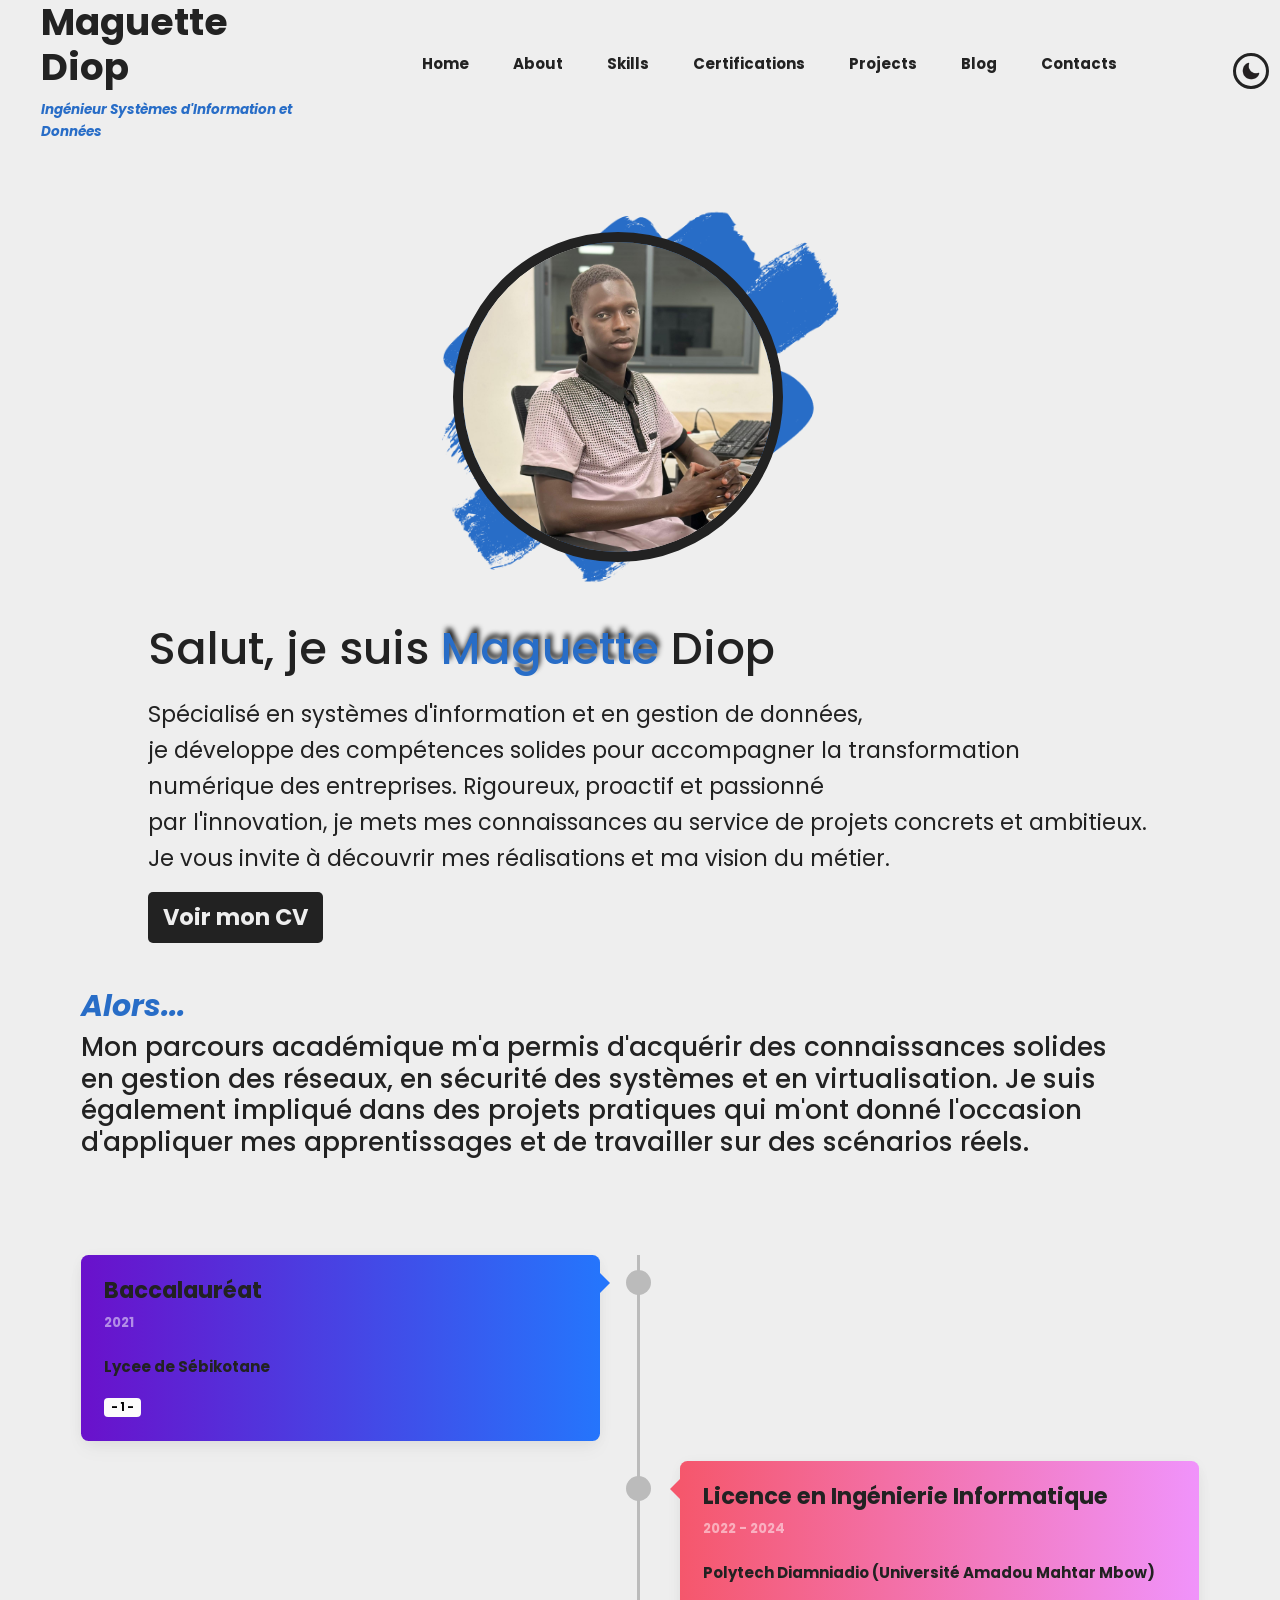
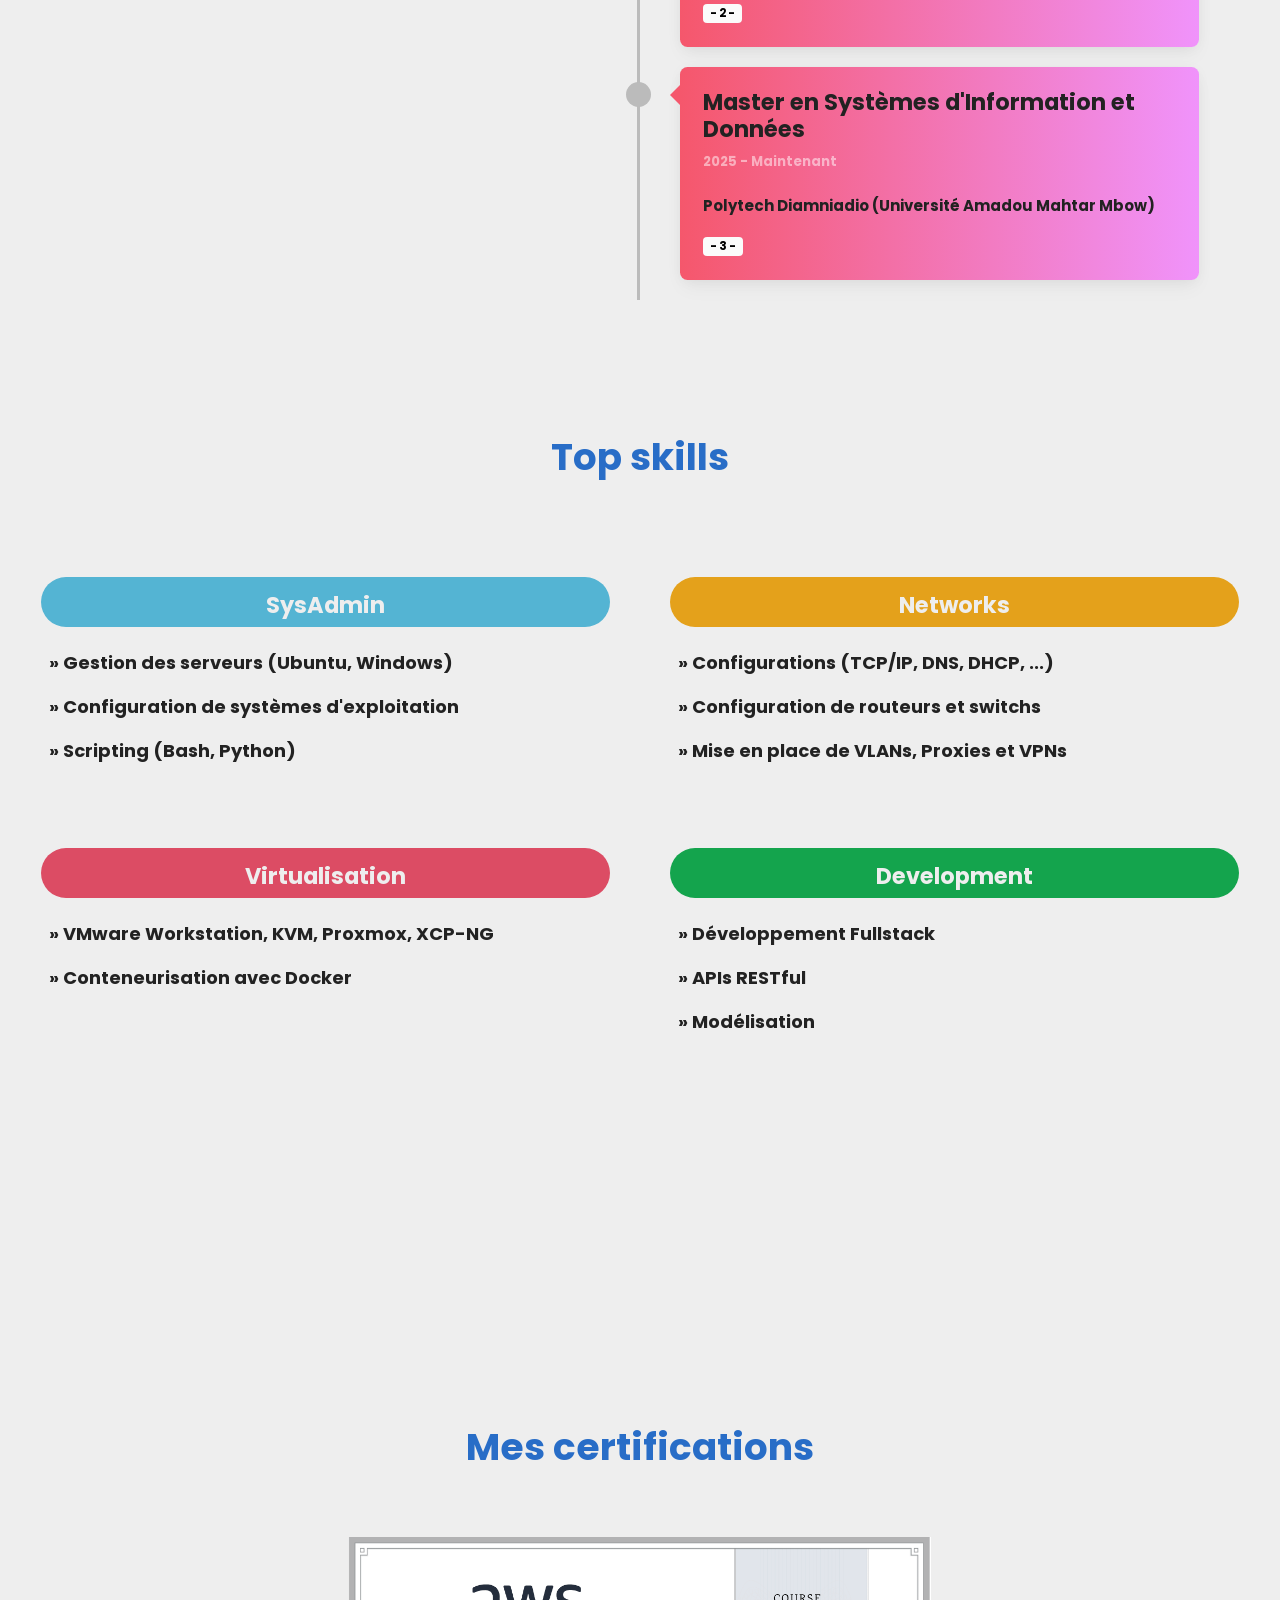
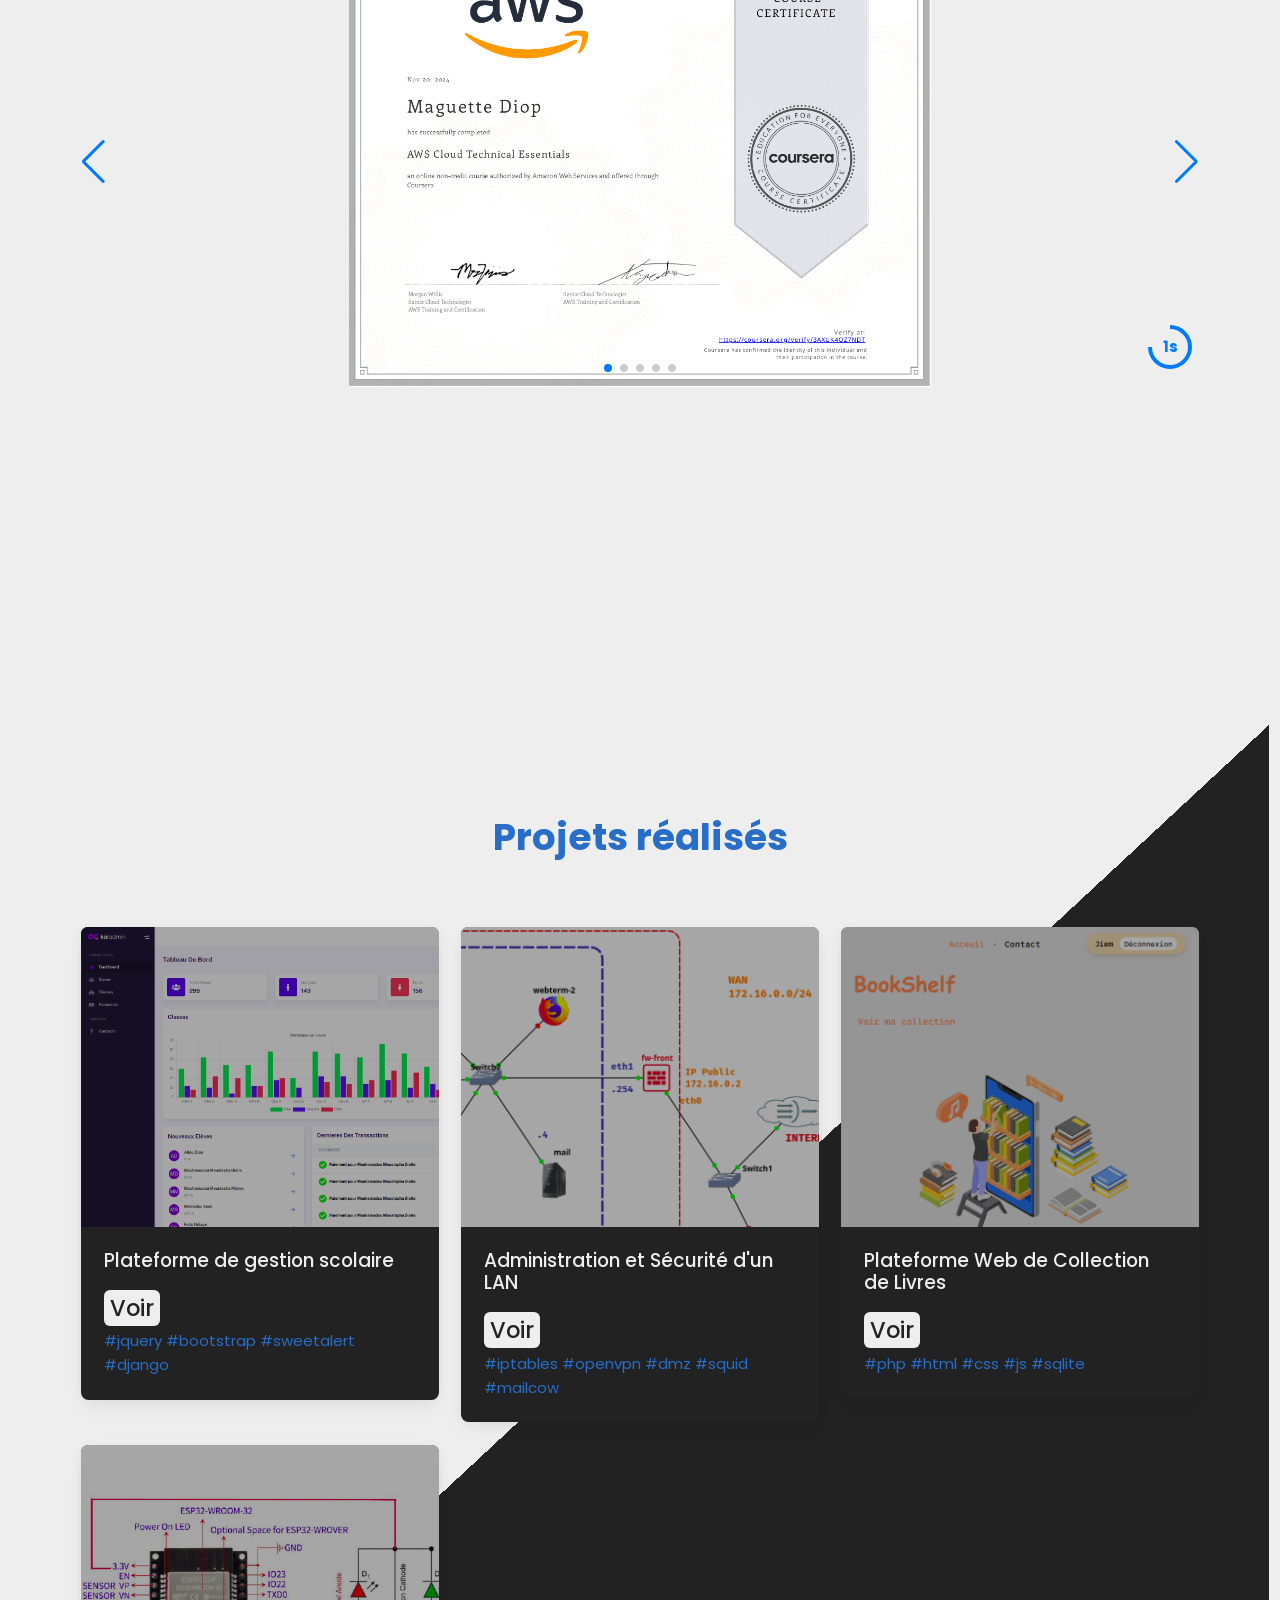
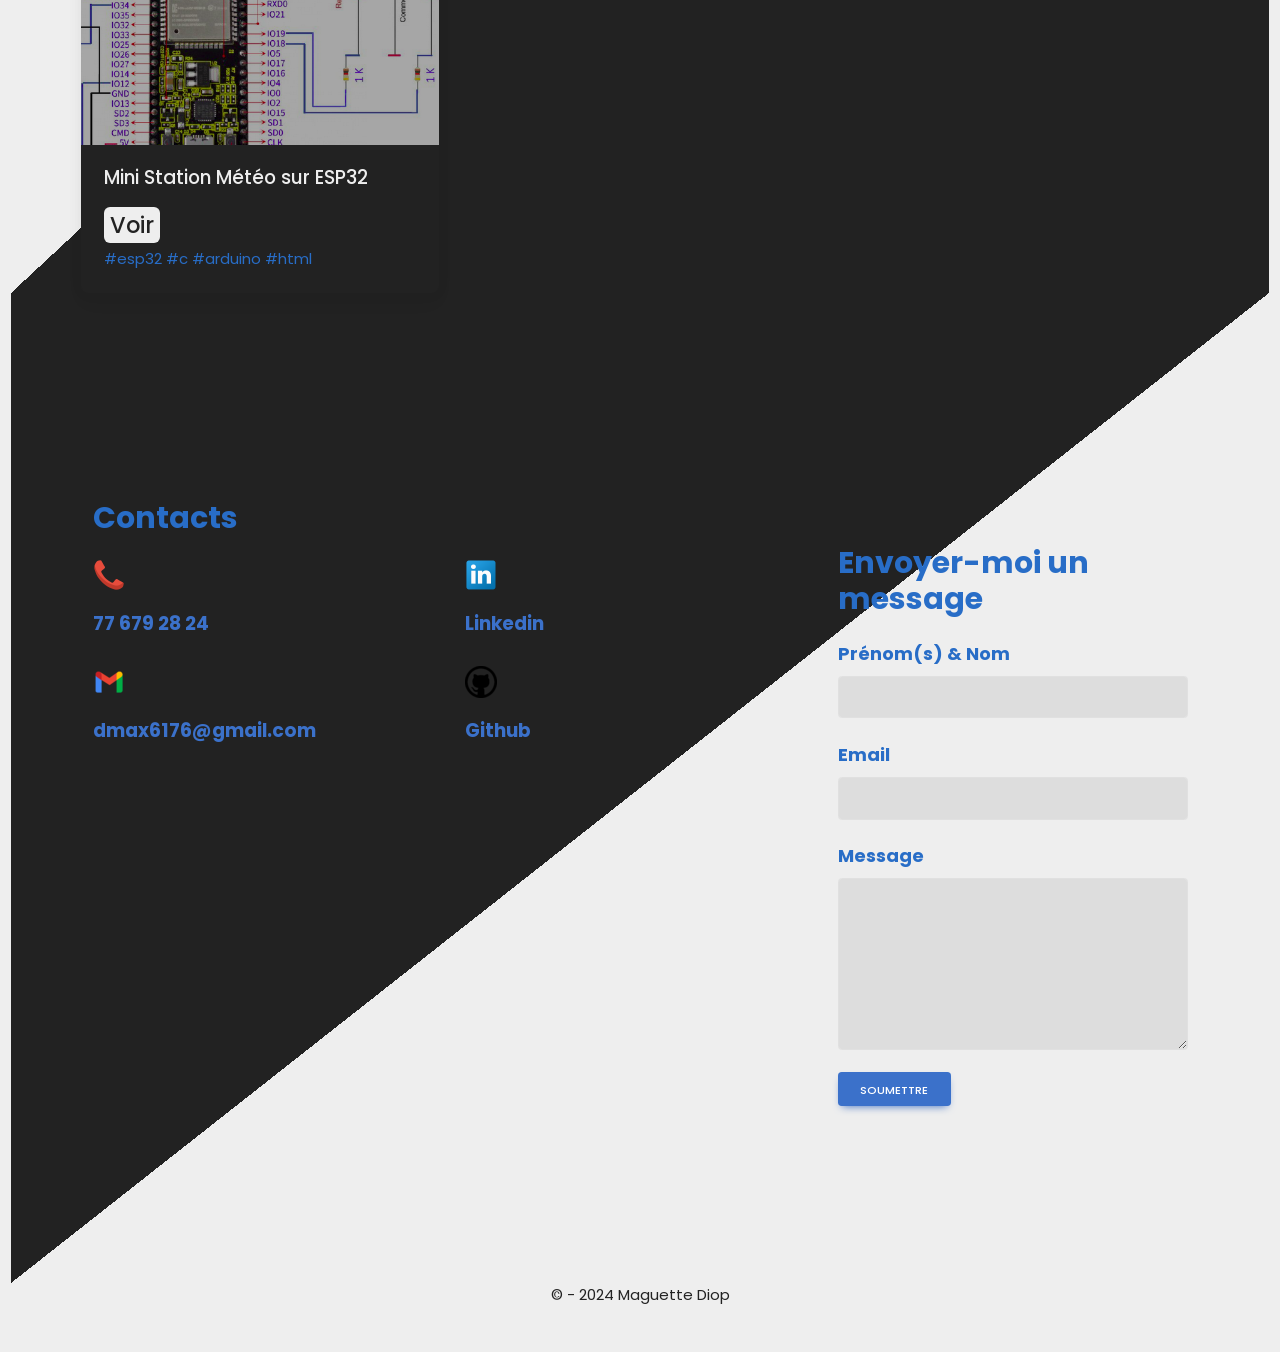
==== index.html @ 603c06ba "updated cv" ====
<!DOCTYPE html>
<html lang="en">
  <head>
    <meta charset="UTF-8" />
    <meta name="viewport" content="width=device-width, initial-scale=1.0" />
    <link rel="icon" href="assets/icons/favicon-bg.png" />
    <link
      rel="stylesheet"
      href="https://cdn.jsdelivr.net/npm/swiper@11/swiper-bundle.min.css"
    />
    <link rel="stylesheet" href="assets/css/mdb.min.css" />
    <link id="theme-style" rel="stylesheet" href="assets/css/light.css" />
    <link rel="stylesheet" href="assets/css/style.css" />
    <title>Maguette Diop | Portofolio</title>
  </head>
  <body class="">
    <div id="loader" class="loader container-fluid">
      <div class="spinner">
        <div class="dot1"></div>
        <div class="dot2"></div>
        <div id="logo">MD</div>
      </div>
    </div>
    <div id="content" class="container-fluid" style="display: none">
      <!-- HEADER-NAVBAR STARTS -->
      <nav>
        <div class="header d-flex flex-column">
          <h1 id="name">Maguette Diop</h1>
          <small>Ingénieur Systèmes d'Information et Données</small>
        </div>
        <div class="nav-menu container">
          <ul>
            <li class="home active">
              <a href="#home">Home</a>
            </li>
            <li class="about">
              <a href="#about">About</a>
            </li>
            <li class="skills">
              <a href="#skills">Skills</a>
            </li>
            <li class="certifications">
              <a href="#certifications">Certifications</a>
            </li>
            <li class="projects">
              <a href="#projects">Projects</a>
            </li>
            <li class="blog">
              <a href="blog/index.html">Blog</a>
            </li>
            <li class="contacts">
              <a href="#contacts">Contacts</a>
            </li>
          </ul>
        </div>
        <div id="icon-switch">
          <img
            id="theme-toggle"
            class="icon-img"
            src="assets/icons/sun.png"
            alt="sun"
          />
        </div>
      </nav>
      <!-- HEADER-NAVBAR ENDS -->

      <!-- HOME SECTION STARTS -->
      <section id="home">
        <div class="intro">
          <h1>Salut, je suis <span class="firstname">Maguette</span> Diop</h1>
          <p>
            Spécialisé en systèmes d'information et
            en gestion de données,
            <br />je développe des compétences solides pour accompagner la
            transformation <br />numérique des entreprises. Rigoureux, proactif
            et passionné <br />par l'innovation, je mets mes connaissances au
            service de projets concrets et ambitieux. <br />Je vous invite à
            découvrir mes réalisations et ma vision du métier.
          </p>
          <a
            href="assets/extra/cv_maguette_Diop.pdf"
            target="_blank"
            id="button"
            class="fill"
            >Voir mon CV</a
          >
        </div>
        <div class="img-box">
          <img
            src="assets/img/splash.png"
            alt="Splash Image"
            class="splash-image"
          /><img
            src="assets/img/profile.png"
            alt="Profile Image"
            class="profile-image"
          />
        </div>
      </section>
      <!-- HOME SECTION ENDS -->

      <!-- ABOUT SECTION STARTS -->
      <section id="about">
        <div class="container">
          <div class="col py-5">
            <h1 class="mcol fw-bolder fs-2 fst-italic">Alors...</h1>
            <h3>
              Mon parcours académique m'a permis d'acquérir des connaissances
              solides <br />
              en gestion des réseaux, en sécurité des systèmes et en
              virtualisation. Je suis également impliqué dans des projets
              pratiques qui m'ont donné l'occasion d'appliquer mes
              apprentissages et de travailler sur des scénarios réels.
            </h3>
          </div>
          <div class="col py-5">
            <div class="main-timeline-4 text-white">
              <div class="timeline-4 left-4">
                <div class="card gradient-custom">
                  <div class="card-body p-4">
                    <h4>Baccalauréat</h4>
                    <p class="small text-white-50 mb-4 fw-bolder">2021</p>
                    <p class="pcol fw-bolder">Lycee de Sébikotane</p>
                    <h6 class="badge bg-body-tertiary text-black mb-0">
                      - 1 -
                    </h6>
                  </div>
                </div>
              </div>
              <div class="timeline-4 right-4">
                <div class="card gradient-custom-4">
                  <div class="card-body p-4">
                    <h4>Licence en Ingénierie Informatique</h4>
                    <p class="small text-white-50 mb-4 fw-bolder">
                      2022 - 2024
                    </p>
                    <p class="pcol fw-bolder">
                      Polytech Diamniadio (Université Amadou Mahtar Mbow)
                    </p>
                    <h6 class="badge bg-body-tertiary text-black mb-0">
                      - 2 -
                    </h6>
                  </div>
                </div>
              </div>
              <div class="timeline-4 right-4">
                <div class="card gradient-custom-4">
                  <div class="card-body p-4">
                    <h4>Master en Systèmes d'Information et Données</h4>
                    <p class="small text-white-50 mb-4 fw-bolder">
                      2025 - Maintenant
                    </p>
                    <p class="pcol fw-bolder">
                      Polytech Diamniadio (Université Amadou Mahtar Mbow)
                    </p>
                    <h6 class="badge bg-body-tertiary text-black mb-0">
                      - 3 -
                    </h6>
                  </div>
                </div>
              </div>
            </div>
          </div>
        </div>
      </section>
      <!-- ABOUT SECTION ENDS -->

      <!-- SKILLS SECTION STARTS -->
      <section id="skills">
        <h1 class="section-title">Top skills</h1>
        <div class="skills-container">
          <div class="skill-box">
            <div class="skill-title">
              <h4>SysAdmin</h4>
            </div>
            <div class="skill-content">
              <p>» Gestion des serveurs (Ubuntu, Windows)</p>
              <p>» Configuration de systèmes d'exploitation</p>
              <p>» Scripting (Bash, Python)</p>
            </div>
          </div>

          <div class="skill-box">
            <div class="skill-title">
              <h4>Networks</h4>
            </div>
            <div class="skill-content">
              <p>» Configurations (TCP/IP, DNS, DHCP, ...)</p>
              <p>» Configuration de routeurs et switchs</p>
              <p>» Mise en place de VLANs, Proxies et VPNs</p>
            </div>
          </div>

          <div class="skill-box">
            <div class="skill-title">
              <h4>Virtualisation</h4>
            </div>
            <div class="skill-content">
              <p>» VMware Workstation, KVM, Proxmox, XCP-NG</p>
              <p>» Conteneurisation avec Docker</p>
            </div>
          </div>

          <div class="skill-box">
            <div class="skill-title">
              <h4>Development</h4>
            </div>
            <div class="skill-content">
              <p>» Développement Fullstack</p>
              <p>» APIs RESTful</p>
              <p>» Modélisation</p>
            </div>
          </div>
        </div>
      </section>
      <!-- SKILLS SECTION ENDS -->

      <!-- CERTIFICATIONS SECTION STARTS -->
      <section id="certifications" class="container-fluid">
        <h2 class="section-title">Mes certifications</h2>
        <div class="section-certifications container">
          <div class="row row-cols-1 row-cols-md-3 g-4">
            <div class="swiper mySwiper">
              <div class="swiper-wrapper">
                <div class="swiper-slide">
                  <img src="assets/extra/aws_cloud_technical_cert.png" alt="" />
                </div>
		<div class="swiper-slide">
                  <img src="assets/extra/cert_nvidia_dlf.png" alt="" />
                </div>

                <div class="swiper-slide">
                  <img src="assets/extra/python_cert.jpg" alt="" />
                </div>
                <div class="swiper-slide">
                  <img src="assets/extra/docker_swarm_cert.jpg" alt="" />
                </div>
                <div class="swiper-slide">
                  <img
                    src="assets/extra/datascience_fundamentals_cert.png"
                    alt=""
                  />
                </div>
              </div>
              <div class="swiper-button-next"></div>
              <div class="swiper-button-prev"></div>
              <div class="swiper-pagination"></div>
              <div class="autoplay-progress">
                <svg viewBox="0 0 48 48">
                  <circle cx="24" cy="24" r="20"></circle>
                </svg>
                <span></span>
              </div>
            </div>
          </div>
        </div>
      </section>
      <!-- CERTIFICATIONS SECTION ENDS -->

      <!-- PROJECTS SECTION STARTS -->
      <section id="projects">
        <h2 class="section-title">Projets réalisés</h2>
        <div class="section-projects container">
          <div
            class="row row-cols-1 row-cols-md-3 g-4"
            id="card__container"
          ></div>
        </div>
      </section>
      <!-- PROJECTS SECTION ENDS -->

      <!-- CONTACTS SECTION STARTS -->
      <section id="contacts">
        <div class="container row">
          <div class="col-md-8">
            <h2 class="mcol fw-bolder mb-4">Contacts</h2>
            <div class="row">
              <div class="col d-flex flex-column gap-4">
                <div class="d-flex flex-column align-items-start gap-4">
                  <div><img src="assets/icons/phone.png" alt="phone" /></div>
                  <a href="" style="pointer-events: none">
                    <h5 class="fw-bolder">77 679 28 24</h5>
                  </a>
                </div>
                <div class="d-flex flex-column align-items-start gap-4">
                  <div><img src="assets/icons/gmail.png" alt="gmail" /></div>
                  <div>
                    <a href="mailto:dmax6176@gmail.com">
                      <h5 class="fw-bolder">dmax6176@gmail.com</h5></a
                    >
                  </div>
                </div>
              </div>

              <div class="col d-flex flex-column gap-4">
                <div class="d-flex flex-column align-items-start gap-4">
                  <div>
                    <img src="assets/icons/linkedin.png" alt="linkedin" />
                  </div>
                  <div>
                    <a
                      href="https://www.linkedin.com/in/maguette-diop-845a25235/"
                      target="_blank"
                    >
                      <h5 class="fw-bolder">Linkedin</h5>
                    </a>
                  </div>
                </div>

                <div class="d-flex flex-column align-items-start gap-4">
                  <div>
                    <img src="assets/icons/github.png" alt="github" />
                  </div>
                  <div>
                    <a href="https://github.com/jiemCode" target="_blank">
                      <h5 class="fw-bolder">Github</h5>
                    </a>
                  </div>
                </div>
              </div>
            </div>
          </div>
          <div class="col col-md-4 mt-5">
            <h2 class="mcol fw-bolder mb-4">Envoyer-moi un message</h2>
            <form class="form-inline" id="idForm" name="idForm">
              <div class="form-group my-4">
                <label
                  style="font-size: 1.2rem; font-weight: bolder"
                  class="sr-only mb-2 mcol"
                  for="firstame"
                  >Prénom(s) & Nom</label
                >
                <input
                  style="background-color: var(--primary-light)"
                  type="text"
                  name="firstame"
                  class="form-control form-control-lg"
                  id="firstame"
                  required
                />
              </div>
              <div class="form-group my-4">
                <label
                  style="font-size: 1.2rem; font-weight: bolder"
                  class="sr-only mb-2 mcol"
                  for="email"
                  >Email</label
                >
                <input
                  style="background-color: var(--primary-light)"
                  type="email"
                  name="email"
                  class="form-control form-control-lg"
                  id="email"
                  required
                />
              </div>
              <div class="form-group my-4">
                <label
                  style="font-size: 1.2rem; font-weight: bolder"
                  class="sr-only mb-2 mcol"
                  for="message"
                  >Message</label
                >
                <textarea
                  style="background-color: var(--primary-light)"
                  class="form-control form-control-lg"
                  rows="5"
                  name="message"
                  id="message"
                  required
                ></textarea>
              </div>
              <button id="submitButtonId" class="btn btn-primary">
                Soumettre
              </button>
            </form>
          </div>
        </div>
      </section>
      <!-- CONTACTS SECTION ENDS -->

      <footer class="container d-flex justify-content-center">
        <span class="pcol pb-5" style="text-align: center">
          &copy - 2024 Maguette Diop
        </span>
      </footer>

      <div id="successMessage" class="success-message"></div>
    </div>

    <script src="https://cdn.jsdelivr.net/npm/swiper@11/swiper-bundle.min.js"></script>
    <script src="assets/js/mdb.es.min.js"></script>
    <script src="https://ajax.googleapis.com/ajax/libs/jquery/3.7.1/jquery.min.js"></script>
    <script src="assets/js/theme.js"></script>
    <script src="assets/js/message_handler.js"></script>
    <script>
      $(document).ready(function () {
        const progressCircle = document.querySelector(".autoplay-progress svg");
        const progressContent = document.querySelector(
          ".autoplay-progress span"
        );
        var swiper = new Swiper(".mySwiper", {
          loop: true,
          spaceBetween: 30,
          centeredSlides: true,
          autoplay: {
            pauseOnMouseEnter: true,
            delay: 3000,
            // disableOnInteraction: false,
          },
          pagination: {
            el: ".swiper-pagination",
            clickable: true,
          },
          navigation: {
            nextEl: ".swiper-button-next",
            prevEl: ".swiper-button-prev",
          },
          on: {
            autoplayTimeLeft(s, time, progress) {
              progressCircle.style.setProperty("--progress", 1 - progress);
              progressContent.textContent = `${Math.ceil(time / 1000)}s`;
            },
          },
        });
      });
    </script>
    <script src="assets/js/script.js"></script>
  </body>
</html>
---- assets/css/light.css ----
/* Light theme */
:root {
    --primary: #222222;
    --secondary: #eeeeee;
    --main: #286dc7;
    --theme-icon-pos: end;
    --primary-light: #dddddd;
}
---- assets/css/style.css ----
@import url("https://fonts.googleapis.com/css2?family=Poppins:wght@400;600;700&display=swap");




html, body {
  background-color: var(--secondary);
  font-family: 'Poppins';
}
* {
padding: 0;
margin: 0;
box-sizing: border-box;
}

html {
font-family: "Ubuntu";
font-size: 15px;
scroll-behavior: smooth;
scroll-behavior: smooth;
}

/* spin loader starts */

.dot1 {
  position: absolute;
  top: 0; /* Adjust position as needed */
  left: 0; /* Adjust position as needed */
  width: 0;
  height: 0;
  border-radius: 50%;
  border: .5rem solid var(--main);
}

.dot2 {
  position: absolute;
  bottom: 0; /* Adjust position as needed */
  right: 0; /* Adjust position as needed */
  width: 0;
  height: 0;
  border-radius: 50%;
  border: .5rem solid var(--main);
}


.spinner {
  border: .5rem solid var(--primary);
  border-top: .5rem solid var(--main);
  border-bottom: .5rem solid var(--main);
  border-radius: 50%;
  width: 80px;
  height: 80px;
  animation: spin 2s linear infinite;
  display: flex;
  align-items: center;
  justify-content: center;
}

#logo {
  animation: rspin 2s linear infinite;
  color: var(--main);
  font-weight: bolder;
  font-size: 2rem;
  font-family: 'Trebuchet MS', 'Lucida Sans Unicode', 'Lucida Grande', 'Lucida Sans', Arial, sans-serif;
}

.loader {
  margin: 0 auto;
  padding: 0;
  height: 100vh;
  width: 100vw;
  display: flex;
  align-items: center;
  justify-content: center;
}

@keyframes spin {
  0% { transform: rotate(0deg); }
  100% { transform: rotate(-360deg); }
}

@keyframes rspin {
  0% { transform: rotate(0deg); }
  100% { transform: rotate(360deg); }
}

/* spin loader ends */

section {
min-height: 110vh;
width: 100%;
background-color: var(--secondary);
display: flex;
align-items: center;
justify-content: center;
}

section > h1 {
  text-align: center;
}

#icon-switch {
width: 2rem;
height: 2rem;
padding: 1rem;
border-radius: 100%;
cursor: pointer;
color: var(--secondary);
background-color: var(--secondary);
border: 3px solid var(--primary);
display: flex;
align-items: center;
justify-content: center;
}

.icon-img {
width: 20px;
}

.pcol {
color: var(--primary);
}
.scol {
color: var(--secondary);
}
.pbg {
background-color: var(--primary);
}
.sbg {
background-color: var(--primary);
}

.mcol {
color: var(--main);
}
.mbg {
background-color: var(--main);
}

.card-img-top {
width: 100%;
height: 20rem;
object-fit: cover;
}

nav {
position: sticky;
top: 0;
z-index: 1000;
background-color: var(--secondary);
/* border-radius: 0 0 20px 20px; */

display: flex;
align-items: center;
}

nav .container {
width: 90%;
max-width: 1000px;
margin: 0 auto;
text-align: center;
padding: 10px;
}

nav .container {
display: flex;
flex-direction: column;
}

@media (max-width: 654px) {
.nav-menu.container, #icon-switch{
  display: none;
}
#name {
  margin-top: 1rem;
}

nav {
  position: relative;
}
}

nav .container ul li {
display: inline-block;
border-radius: 5px;
}

nav .container ul li a {
display: inline-block;
text-decoration: none;
padding: 10px 20px;
color: var(--primary);
font-weight: bold;
}

nav .container ul li.active {
background-color: var(--primary);
border-radius: 30px;
transition: 0.3s;
}

nav .container ul li.active a {
color: var(--secondary);
}

.header {
display: flex;
justify-content: center;
align-items: baseline;
gap: .1rem;
}

.header > small {
font-weight: bold;
font-style: oblique;
font-size: .9rem;
color: var(--main);
}

#name {
margin-left: 2rem;
font-weight: bolder;
color: var(--primary);
}

#title {
color: var(--primary-light);
}

.section-title {
font-size: 2.5rem;
font-weight: bold;
color: var(--main);
padding: 4rem .5rem;
}
/* home section starts */

#home {
display: flex;
min-height: 85vh;
flex-wrap: wrap;
color: var(--primary);
padding-top: 2rem;
}

.intro {
padding: 0 0 0 1rem;
/* height: 100%; */
/* width: 100%; */
font-size: 2rem;
order: 2;
}

.intro h1 {
/* text-align: center; */
font-size: 3rem;
color: var(--primary);
margin-bottom: 20px;
}

.firstname {
color: var(--main);
text-shadow: var(--primary) 2px -5px 5px;
}

.intro p {
font-size: 1.5rem;
}

.intro a {
background: var(--primary);
padding: 0.5rem 1rem;
text-decoration: none;
color: var(--secondary);
font-size: 1.5rem;
font-weight: bold;
display: inline-block;
border-radius: 5px;
transition: transform ease-in-out 0.3s;
}

.intro a:hover {
transform: scale(1.1);
transition: transform ease-in-out 0.3s;
}

.img-box {
/* background-color: var(--primary); */
position: relative;
order: 1;
}

.splash-image {
height: 30rem;
width: 100%;
object-fit: cover;

animation: scaleInf 3s infinite;
}

@keyframes scaleInf {
0% {
  transform: scale(0.9);
}
50% {
  transform: scale(1);
}
100% {
  transform: scale(0.9);
}
}

.profile-image {
position: absolute;
top: 50%;
left: 45%;
transform: translate(-50%, -50%);
width: auto;
height: 22rem;
border-radius: 50%;
border: 10px solid var(--primary);
}

/* home section ends */

/* about section starts */

#about {
width: 100%;
background-color: var(--secondary);
color: var(--primary);
}

/* about section ends */

#skills {
  display: flex;
  flex-direction: column;
  align-items: center;
  justify-content: start;
  padding-top: 2rem;
}
.skills {
  display: flex;
  align-items: center;
  justify-content: center;
  flex-wrap: wrap;
} 

.skills-container {
  display: flex;
  flex-wrap: wrap;
  gap: 2rem;
  justify-content: center; /* Centers skill boxes nicely */
  padding: 1rem;
}

.skill-box {
  flex: 1 1 100%;
  max-width: 100%;
  display: flex;
  flex-direction: column;
  border-radius: 8px;
  padding: 1rem;
}

@media (min-width: 600px) {
  .skill-box {
    flex: 1 1 calc(50% - 1rem);
    max-width: calc(50% - 1rem);
  }
}

.skill-title {
  border-radius: 2rem;
  color: var(--secondary);
  font-weight: bold;
}

.skill-title h4 {
  text-align: center;
  font-weight: bold;
}

.skill-content {
  color: var(--primary);
  margin-top: 1rem;
  padding: 0.5rem;
}


.skill-box:nth-child(1) .skill-title {
  background-color: #54b4d3;
  padding: 1rem .5rem 0 .5rem;
}

.skill-box:nth-child(2) .skill-title {
  background-color: #e4a11b;
  padding: 1rem .5rem 0 .5rem;
}

.skill-box:nth-child(3) .skill-title {
  background-color: #dc4c64;
  padding: 1rem .5rem 0 .5rem;
}

.skill-box:nth-child(4) .skill-title {
  background-color: #14a44d;
  padding: 1rem .5rem 0 .5rem;
}

.skill-content p {
  font-weight: bold;
  font-size: 1.2rem;
}

.section-langs,
.section-tools {
display: flex;
flex-direction: column;
align-items: center;
margin-bottom: 2rem;
}
.section-langs-title,
.section-tools-title{
font-weight: bolder;
text-align: center;
align-self: stretch;
color: var(--primary);
padding: .5rem 0;
border-width: .2rem 2px 0 2px;
border-style: dashed;
border-color: var(--main);
border-radius: 1rem 1rem 0 0;
}
.progresser {
text-align: center;
display: flex;
flex-wrap: wrap;
justify-content: center;
}

@media (max-width: 560px) {
.progresser {
  grid-template-columns: repeat(2, 1fr);
}
}

/* Apply CSS properties to ui-widgets class */
.lang-block {
position: relative;
display: flex;
align-items: center;
justify-content: center;
width: 7rem;
height: 7rem;
border-radius: 9rem;
margin: 1.5rem;
text-align: center;
box-sizing: border-box;
background-position: center;
background-size: cover;
}

.cover_op {
background-color: var(--secondary);
border: 0.15rem solid;
border-top-color: var(--secondary);
border-bottom-color: var(--secondary);
border-left-color: var(--main);
border-right-color: var(--main);
margin: 0;
opacity: 0.9;
width: 100%;
height: 100%;
border-radius: 50%;
display: flex;
align-items: center;
justify-content: center;
animation: rotateParent 10s linear infinite;
}

@keyframes rotateParent {
from {
  transform: rotate(0deg);
}
to {
  transform: rotate(360deg);
}
}

@keyframes rotateChild {
from {
  transform: rotate(360deg);
}
to {
  transform: rotate(0deg);
}
}

.lang-img {
display: flex;
flex-direction: column;
align-items: center;
justify-content: center;
color: var(--primary);
font-weight: bold;
font-size: 12px;
animation: rotateChild 10s linear infinite;
}

.lang-img > img {
width: 48px;
height: 48px;
}

.cover_op:hover {
background-color: var(--primary);
border-color: var(--main);
.lang-img {
  color: var(--secondary);
}
}
/* skills section ends */


#certifications {
display: flex;
flex-direction: column;
align-items: center;
justify-content: start;
padding-top: 2rem;
}

/* swiper starts */
.swiper {
width: 100%;
height: 100%;
}

.swiper-slide {
text-align: center;
font-size: 18px;
/* background: #fff; */
display: flex;
justify-content: center;
align-items: center;
}

.swiper-slide img {
display: block;
width: 100%;
height: 30rem;
object-fit: contain;
}

.autoplay-progress {
position: absolute;
right: 16px;
bottom: 16px;
z-index: 10;
width: 48px;
height: 48px;
display: flex;
align-items: center;
justify-content: center;
font-weight: bold;
color: var(--swiper-theme-color);
}

.autoplay-progress svg {
--progress: 0;
position: absolute;
left: 0;
top: 0px;
z-index: 10;
width: 100%;
height: 100%;
stroke-width: 4px;
stroke: var(--swiper-theme-color);
fill: none;
stroke-dashoffset: calc(125.6px * (1 - var(--progress)));
stroke-dasharray: 125.6;
transform: rotate(-90deg);
}
/* swiper ends */

#projects {
display: flex;
flex-direction: column;
align-items: center;
justify-content: start;
padding-top: 2rem;
}


#projects {
background: linear-gradient(to bottom right, transparent 50%, var(--primary) 50%) no-repeat;
background-size: 100% 100%;
}

#contacts {
padding-top: 2rem;
background: linear-gradient(to top left, transparent 50%, var(--primary) 50%) no-repeat;
background-size: 100% 100%;
}
#card__container > *:hover {
scale: 1.01;
}

/* Timeline Starts */
.horizontal-timeline .items {
border-top: 3px solid var(--primary);
}

.horizontal-timeline .items .items-list {
display: block;
position: relative;
text-align: center;
padding-top: 70px;
/* margin-right: 0; */
}

.horizontal-timeline .items .items-list:before {
content: "";
position: absolute;
height: 36px;
border-right: 2px dashed var(--primary);
top: 0;
}

.horizontal-timeline .items .items-list p.pcol {
width: 100%;
font-size: 1.2rem;
}

.horizontal-timeline .items .items-list .event-date {
position: absolute;
top: 36px;
left: 0;
right: 0;
width: 100%;
margin: 0 auto;
font-size: 1.2rem;
padding-top: 8px;
}

@media (min-width: 1140px) {
.horizontal-timeline .items .items-list {
  display: inline-block;
  width: 24%;
  padding-top: 45px;
}

.horizontal-timeline .items .items-list .event-date {
  top: -40px;
}
}
/* Timeline Ends */

/* Timeline About */

/* The actual timeline (the vertical ruler) */
.main-timeline-4 {
position: relative;
}

/* The actual timeline (the vertical ruler) */
.main-timeline-4::after {
content: "";
position: absolute;
width: 3px;
background-color: #bbb;
top: 0;
bottom: 0;
left: 50%;
margin-left: -3px;
}

/* Container around content */
.timeline-4 {
position: relative;
background-color: inherit;
width: 50%;
}

.timeline-4 h4 {
  color: var(--primary);
  font-weight: bolder;
}

/* The circles on the timeline */
.timeline-4::after {
content: "";
position: absolute;
width: 25px;
height: 25px;
right: -11px;
background-color: #bbb;
top: 15px;
border-radius: 50%;
z-index: 1;
}

/* Place the container to the left */
.left-4 {
padding: 0px 40px 20px 0px;
left: 0;
}

/* Place the container to the right */
.right-4 {
padding: 0px 0px 20px 40px;
left: 50%;
}

/* Add arrows to the left container (pointing right) */
.left-4::before {
content: " ";
position: absolute;
top: 18px;
z-index: 1;
right: 30px;
border: medium solid rgba(37, 117, 252, 1);
border-width: 10px 0 10px 10px;
border-color: transparent transparent transparent rgba(37, 117, 252, 1);
}

/* Add arrows to the right container (pointing left) */
.right-4::before {
content: " ";
position: absolute;
top: 18px;
z-index: 1;
left: 30px;
border: medium solid rgba(245, 87, 108, 1);
border-width: 10px 10px 10px 0;
border-color: transparent rgba(245, 87, 108, 1) transparent transparent;
}

/* Fix the circle for containers on the right side */
.right-4::after {
left: -14px;
}

/* Media queries - Responsive timeline on screens less than 600px wide */
@media screen and (max-width: 600px) {
/* Place the timelime to the left */
.main-timeline-4::after {
  left: 31px;
}

/* Full-width containers */
.timeline-4 {
  width: 100%;
  padding-left: 70px;
  padding-right: 25px;
}

/* Make sure that all arrows are pointing leftwards */
.timeline-4::before {
  left: 60px;
  border: medium solid white;
  border-width: 10px 10px 10px 0;
  border-color: transparent white transparent transparent;
}

/* Make sure all circles are at the same spot */
.left-4::after,
.right-4::after {
  left: 18px;
}

.left-4::before {
  right: auto;
}

/* Make all right containers behave like the left ones */
.right-4 {
  left: 0%;
}
}

.gradient-custom {
/* fallback for old browsers */
background: #6a11cb;

/* Chrome 10-25, Safari 5.1-6 */
background: -webkit-linear-gradient(
  to right,
  rgba(106, 17, 203, 1),
  rgba(37, 117, 252, 1)
);

/* W3C, IE 10+/ Edge, Firefox 16+, Chrome 26+, Opera 12+, Safari 7+ */
background: linear-gradient(
  to right,
  rgba(106, 17, 203, 1),
  rgba(37, 117, 252, 1)
);
}

.gradient-custom-4 {
/* fallback for old browsers */
background: #f093fb;

/* Chrome 10-25, Safari 5.1-6 */
background: -webkit-linear-gradient(
  to left,
  rgba(240, 147, 251, 1),
  rgba(245, 87, 108, 1)
);

/* W3C, IE 10+/ Edge, Firefox 16+, Chrome 26+, Opera 12+, Safari 7+ */
background: linear-gradient(
  to left,
  rgba(240, 147, 251, 1),
  rgba(245, 87, 108, 1)
);
}

.success-message {
position: fixed;
bottom: 20px;
right: 20px;
background-color: #4CAF50;
color: white;
padding: 15px;
border-radius: 5px;
box-shadow: 0 0 10px rgba(0, 0, 0, 0.1);
z-index: 1000;
opacity: 0;
transition: opacity 0.5s ease-in-out;
}

.success-message.show {
opacity: 1;
}
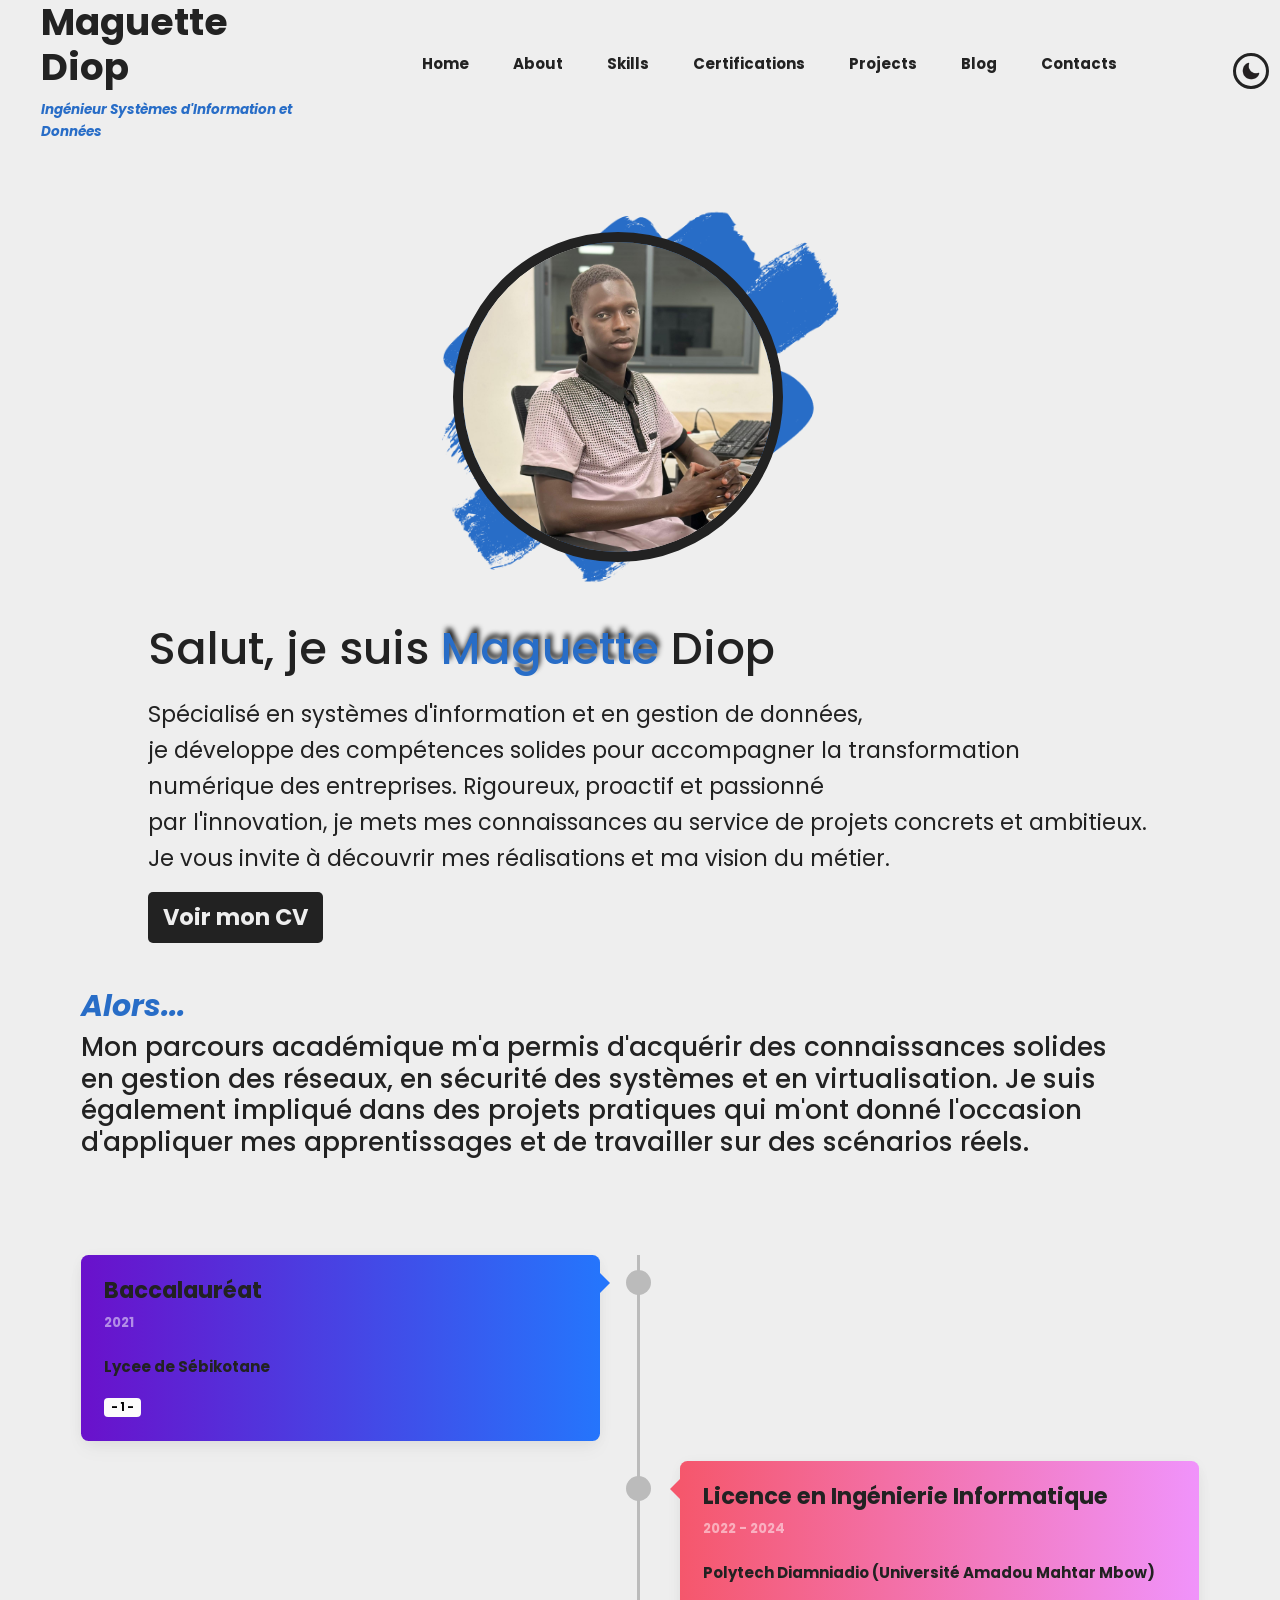
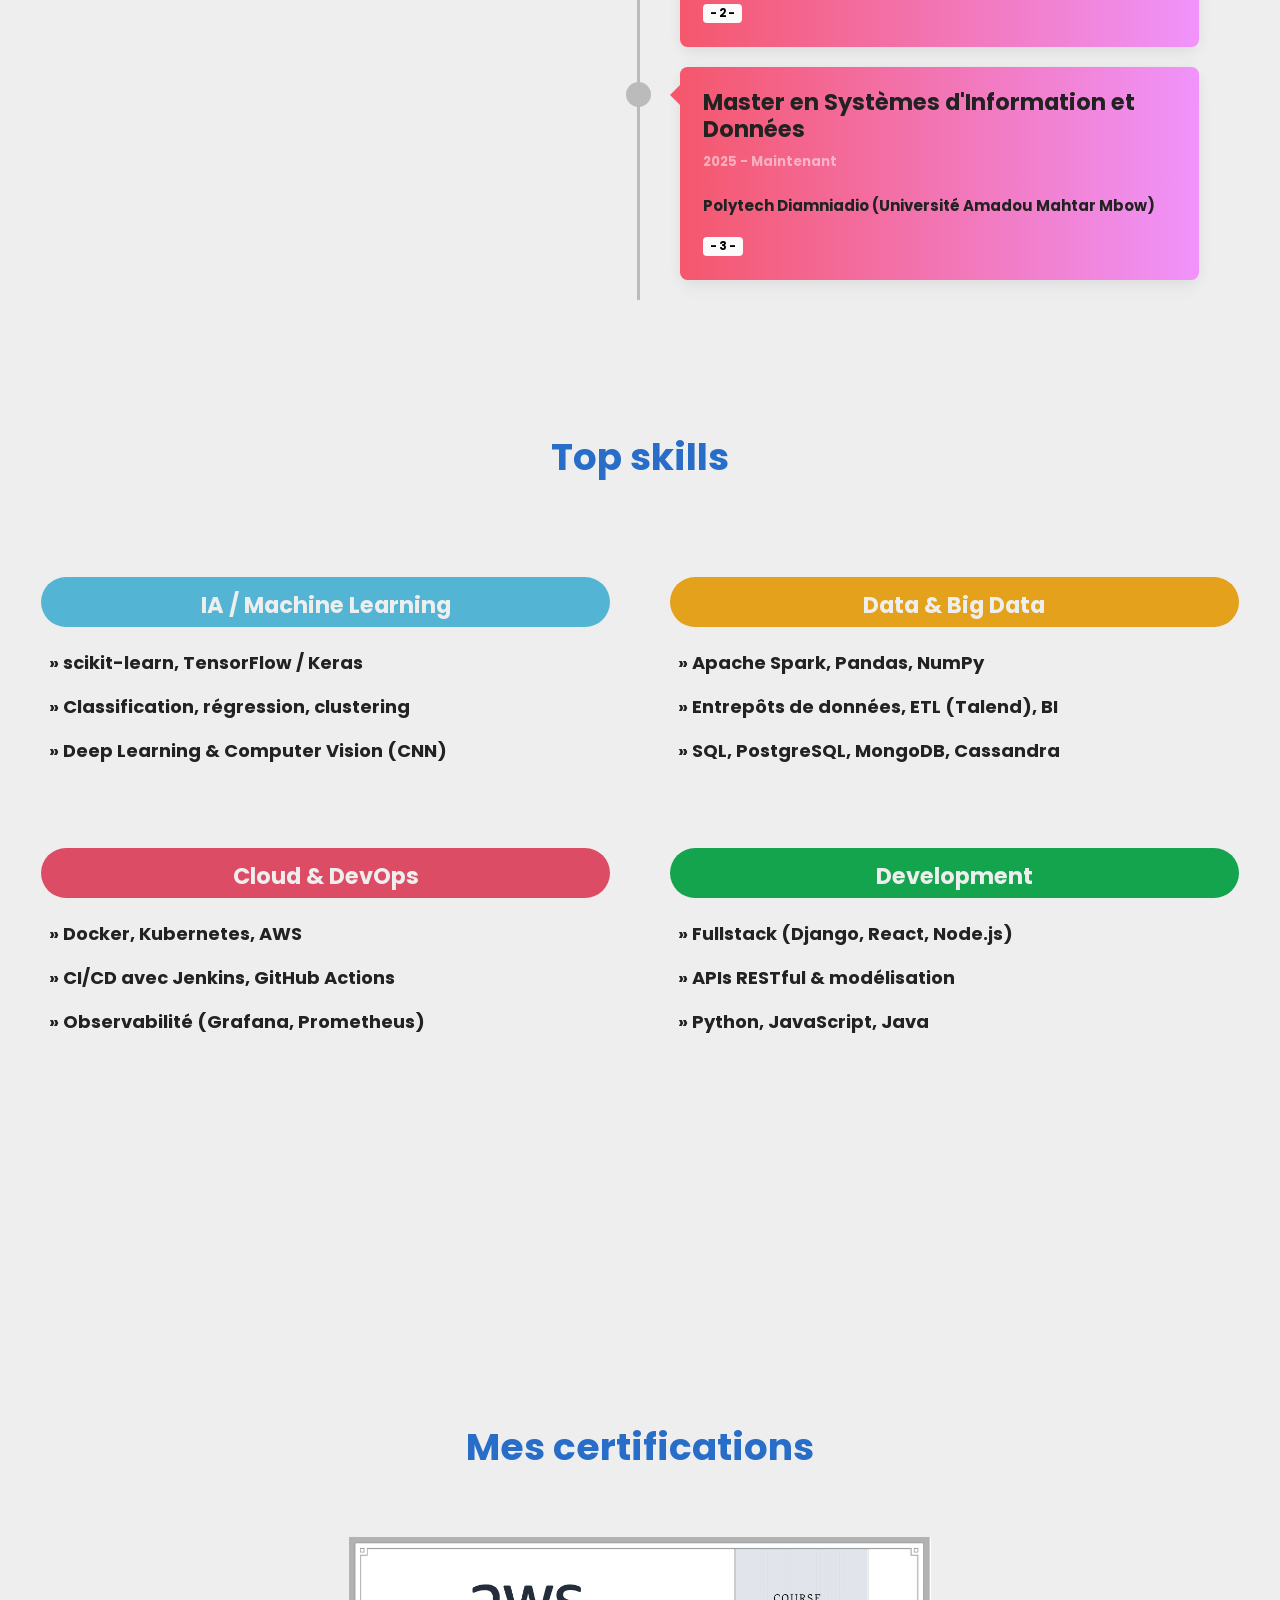
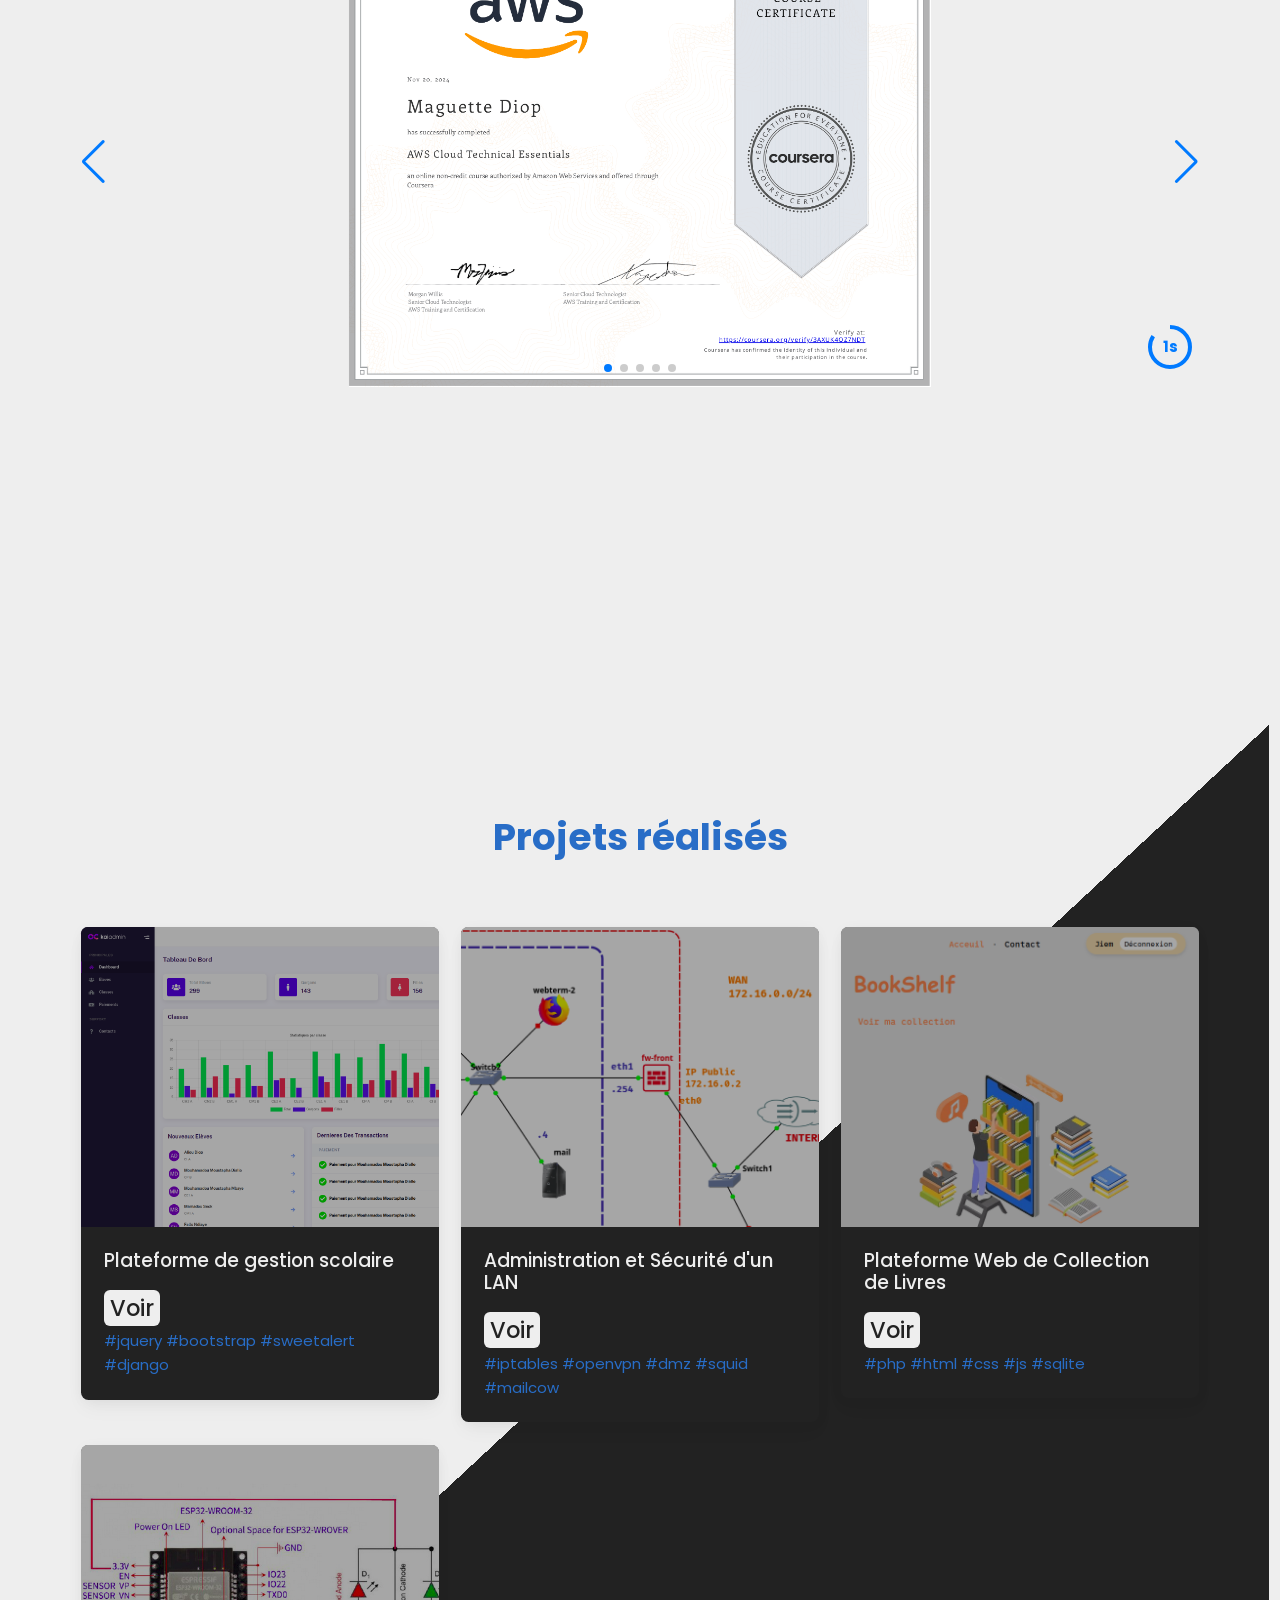
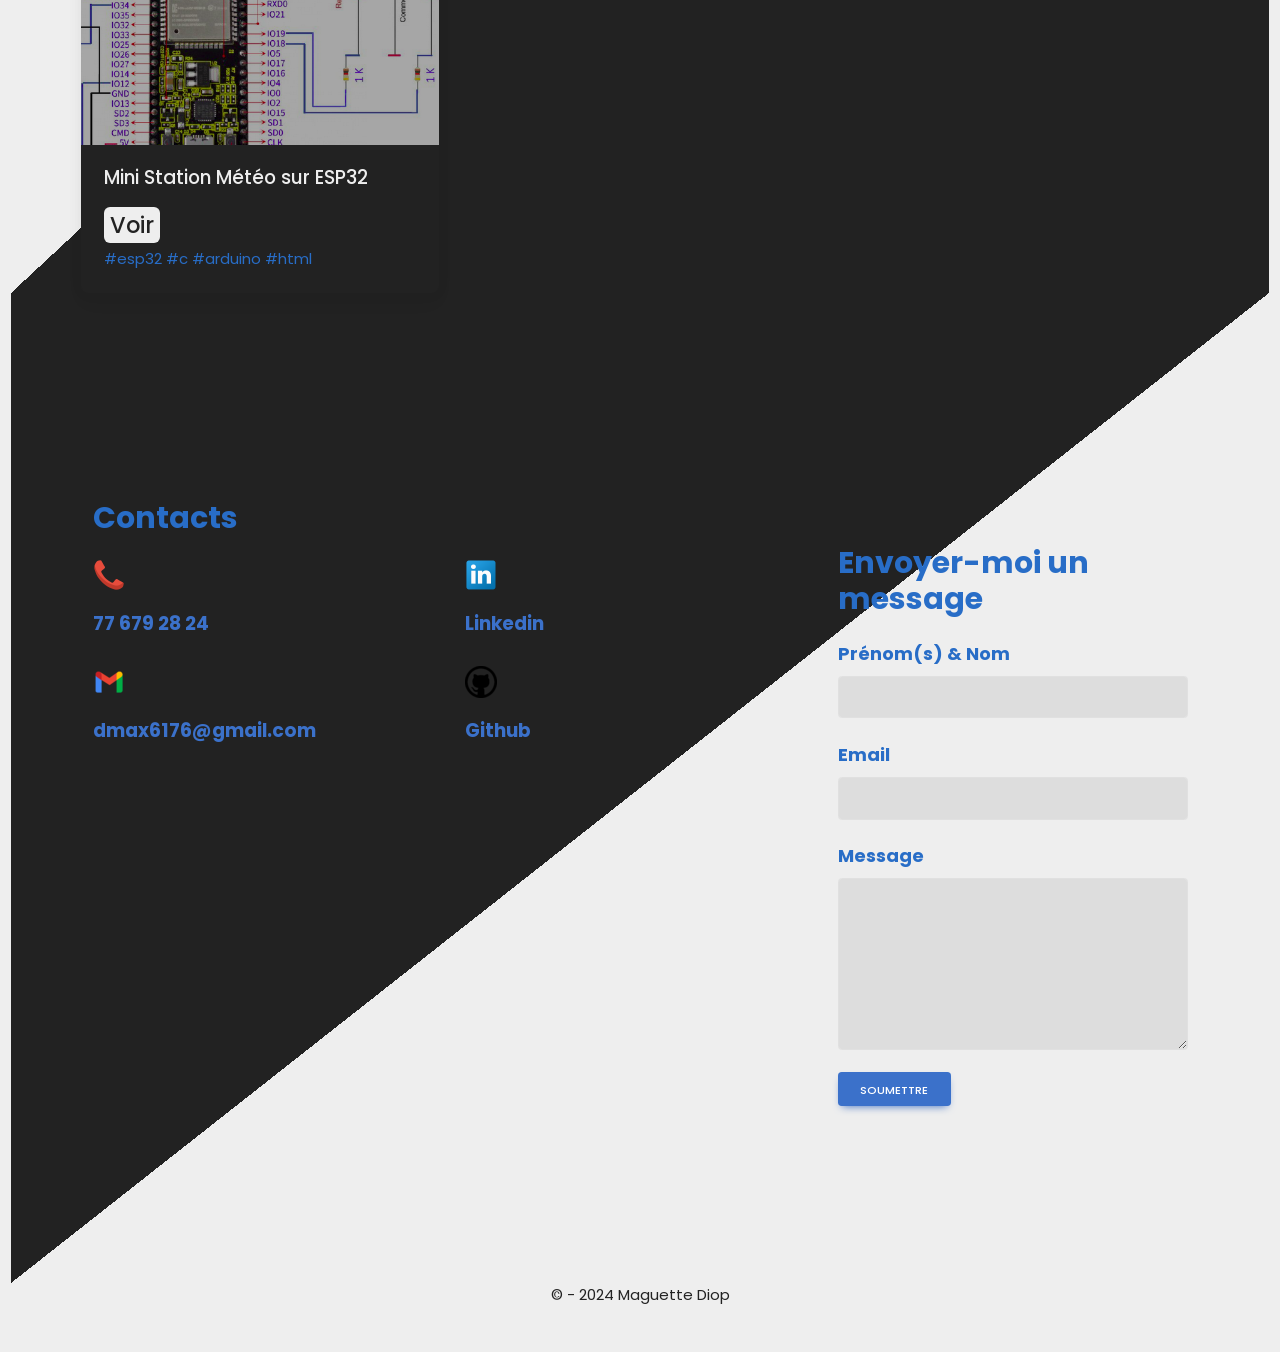
==== commit 1b4570d4: "updated skills" ====
--- a/index.html
+++ b/index.html
@@ -171,33 +171,34 @@
         <div class="skills-container">
           <div class="skill-box">
             <div class="skill-title">
-              <h4>SysAdmin</h4>
+              <h4>IA / Machine Learning</h4>
             </div>
             <div class="skill-content">
-              <p>» Gestion des serveurs (Ubuntu, Windows)</p>
-              <p>» Configuration de systèmes d'exploitation</p>
-              <p>» Scripting (Bash, Python)</p>
+              <p>» scikit-learn, TensorFlow / Keras</p>
+              <p>» Classification, régression, clustering</p>
+              <p>» Deep Learning &amp; Computer Vision (CNN)</p>
             </div>
           </div>
 
           <div class="skill-box">
             <div class="skill-title">
-              <h4>Networks</h4>
+              <h4>Data &amp; Big Data</h4>
             </div>
             <div class="skill-content">
-              <p>» Configurations (TCP/IP, DNS, DHCP, ...)</p>
-              <p>» Configuration de routeurs et switchs</p>
-              <p>» Mise en place de VLANs, Proxies et VPNs</p>
+              <p>» Apache Spark, Pandas, NumPy</p>
+              <p>» Entrepôts de données, ETL (Talend), BI</p>
+              <p>» SQL, PostgreSQL, MongoDB, Cassandra</p>
             </div>
           </div>
 
           <div class="skill-box">
             <div class="skill-title">
-              <h4>Virtualisation</h4>
+              <h4>Cloud &amp; DevOps</h4>
             </div>
             <div class="skill-content">
-              <p>» VMware Workstation, KVM, Proxmox, XCP-NG</p>
-              <p>» Conteneurisation avec Docker</p>
+              <p>» Docker, Kubernetes, AWS</p>
+              <p>» CI/CD avec Jenkins, GitHub Actions</p>
+              <p>» Observabilité (Grafana, Prometheus)</p>
             </div>
           </div>
 
@@ -206,9 +207,9 @@
               <h4>Development</h4>
             </div>
             <div class="skill-content">
-              <p>» Développement Fullstack</p>
-              <p>» APIs RESTful</p>
-              <p>» Modélisation</p>
+              <p>» Fullstack (Django, React, Node.js)</p>
+              <p>» APIs RESTful &amp; modélisation</p>
+              <p>» Python, JavaScript, Java</p>
             </div>
           </div>
         </div>
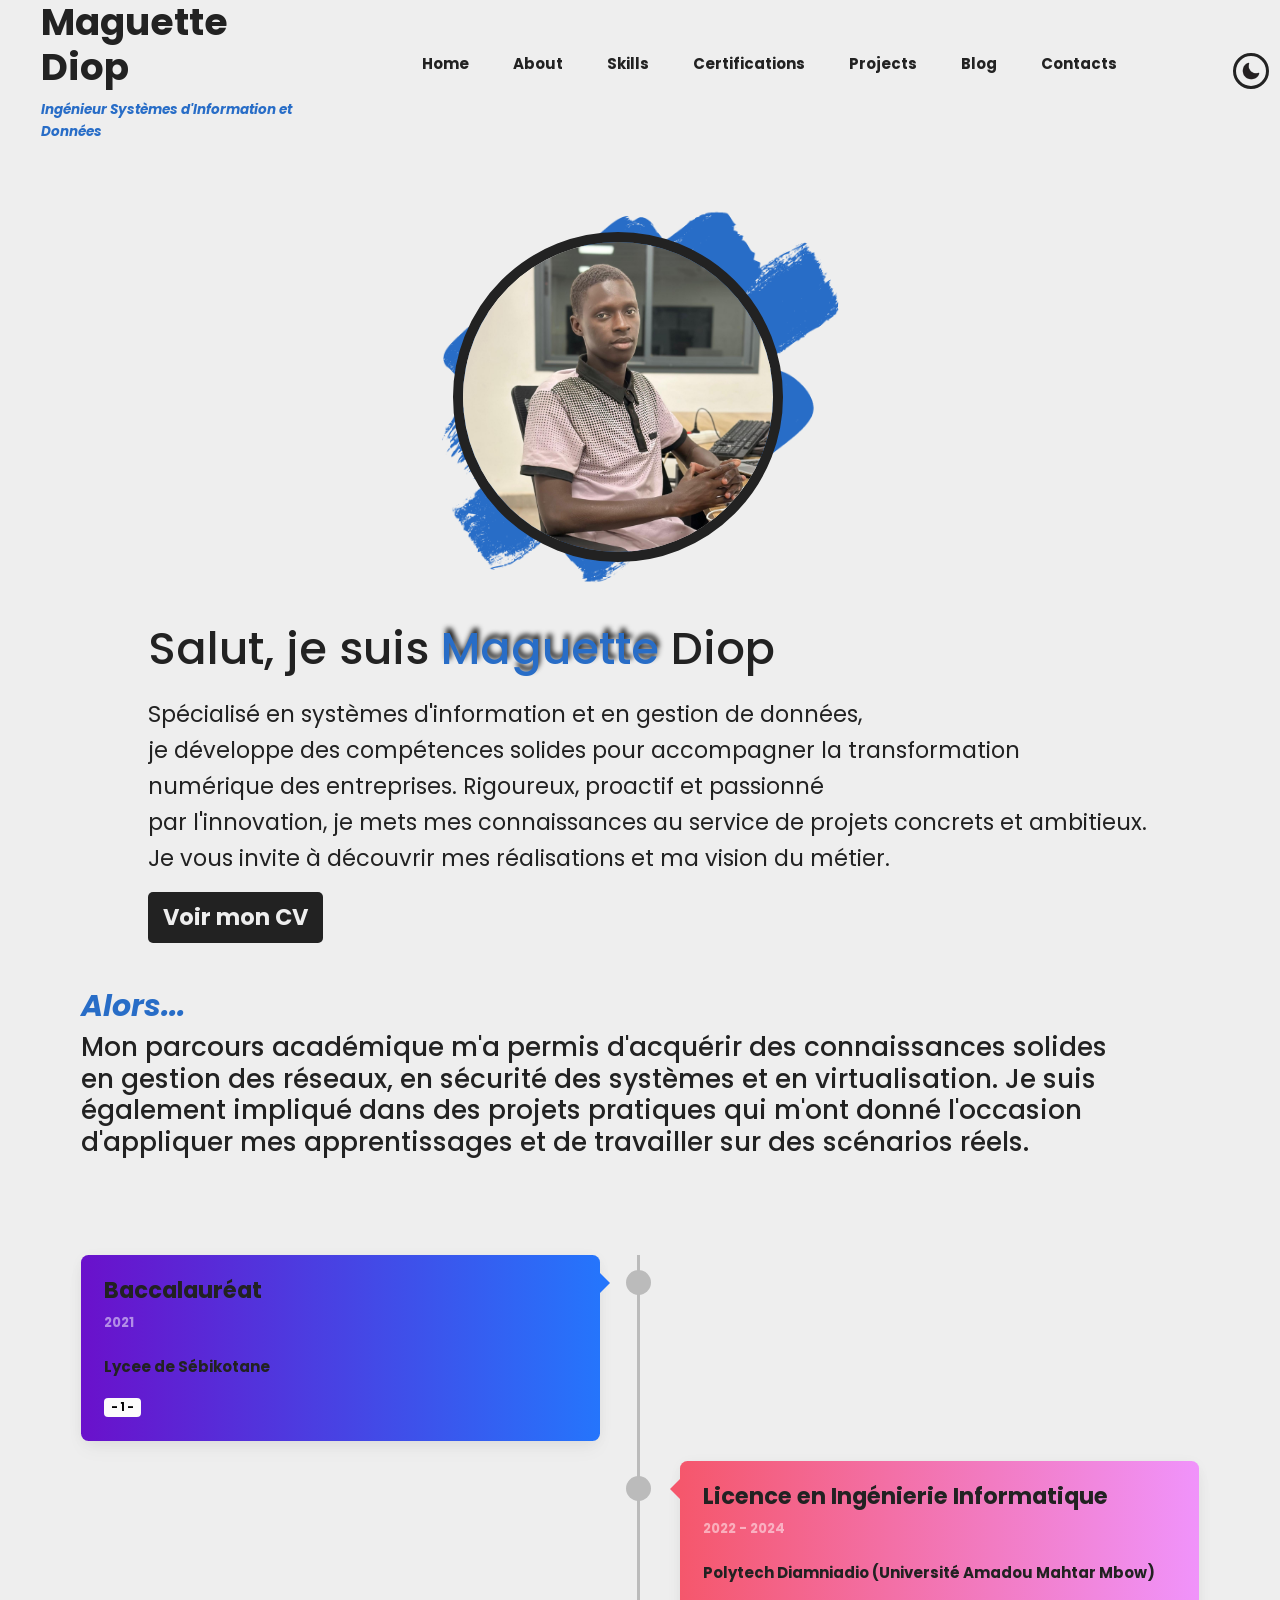
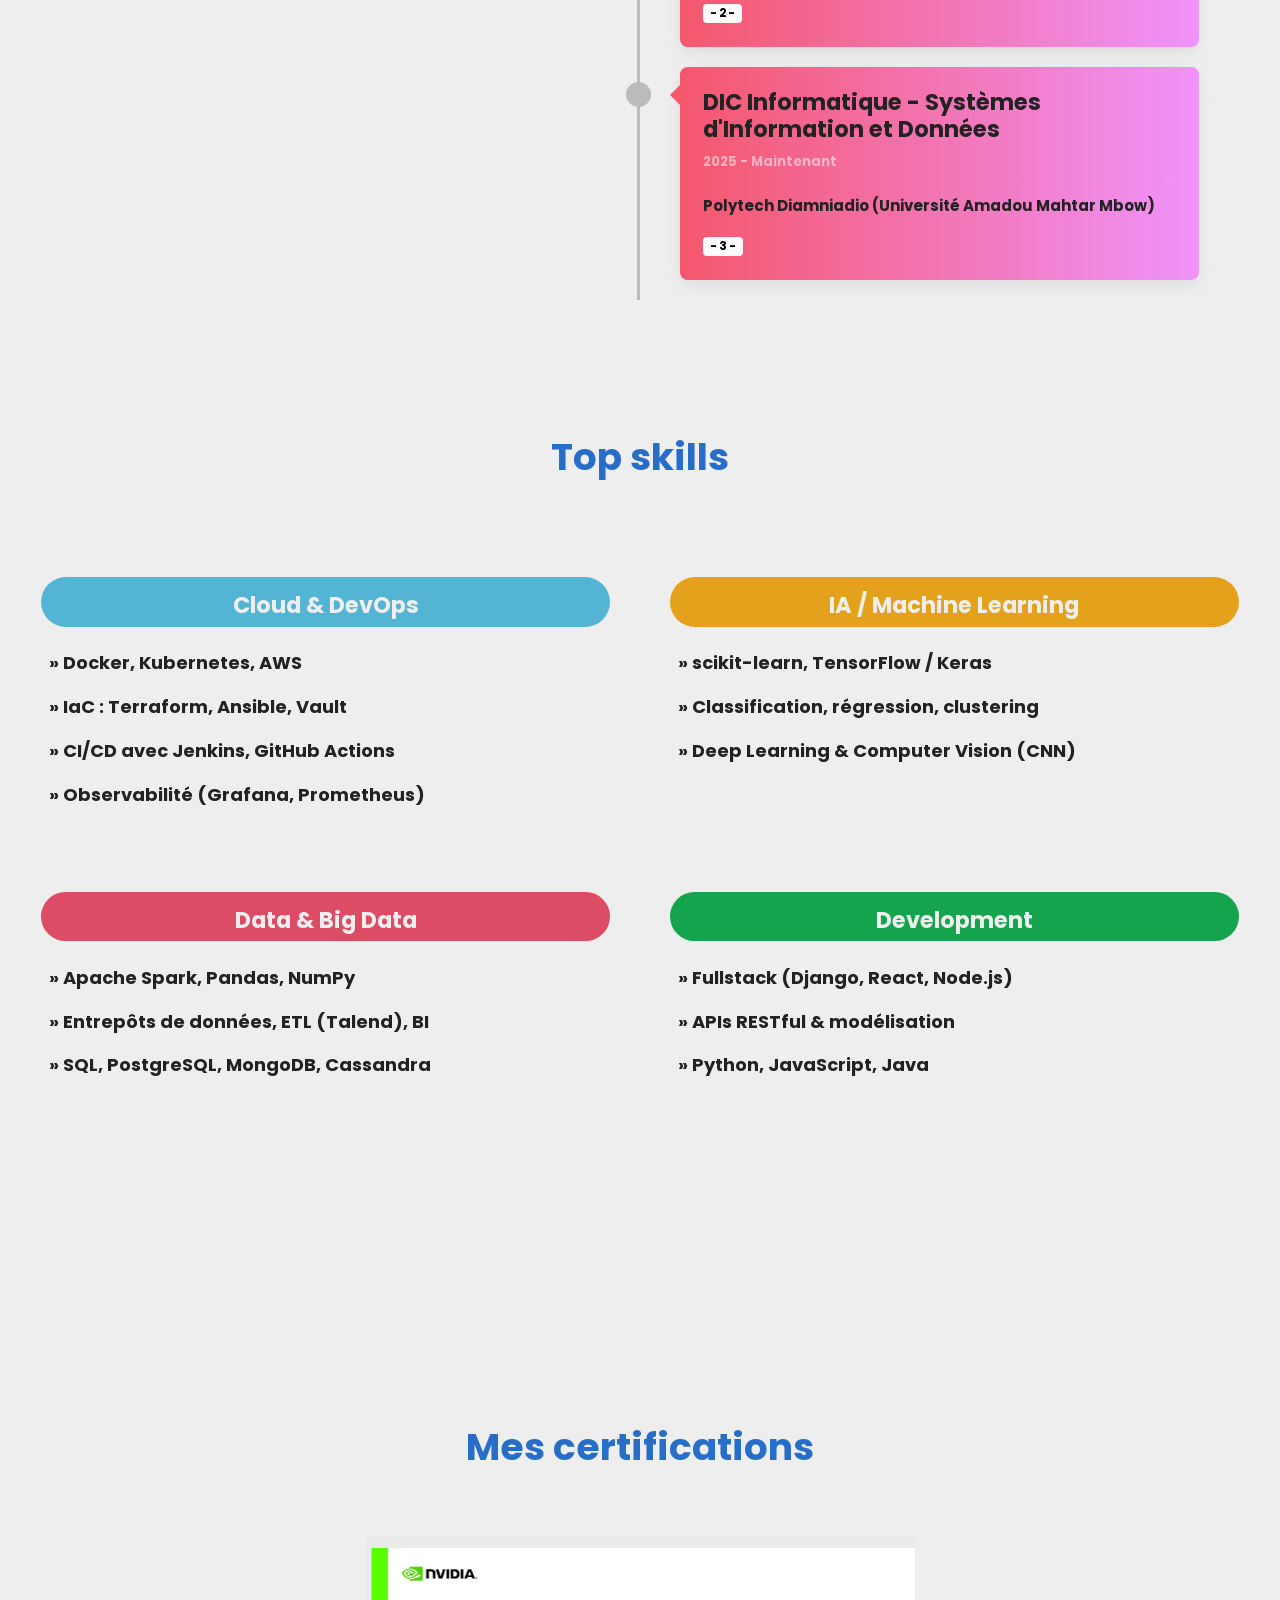
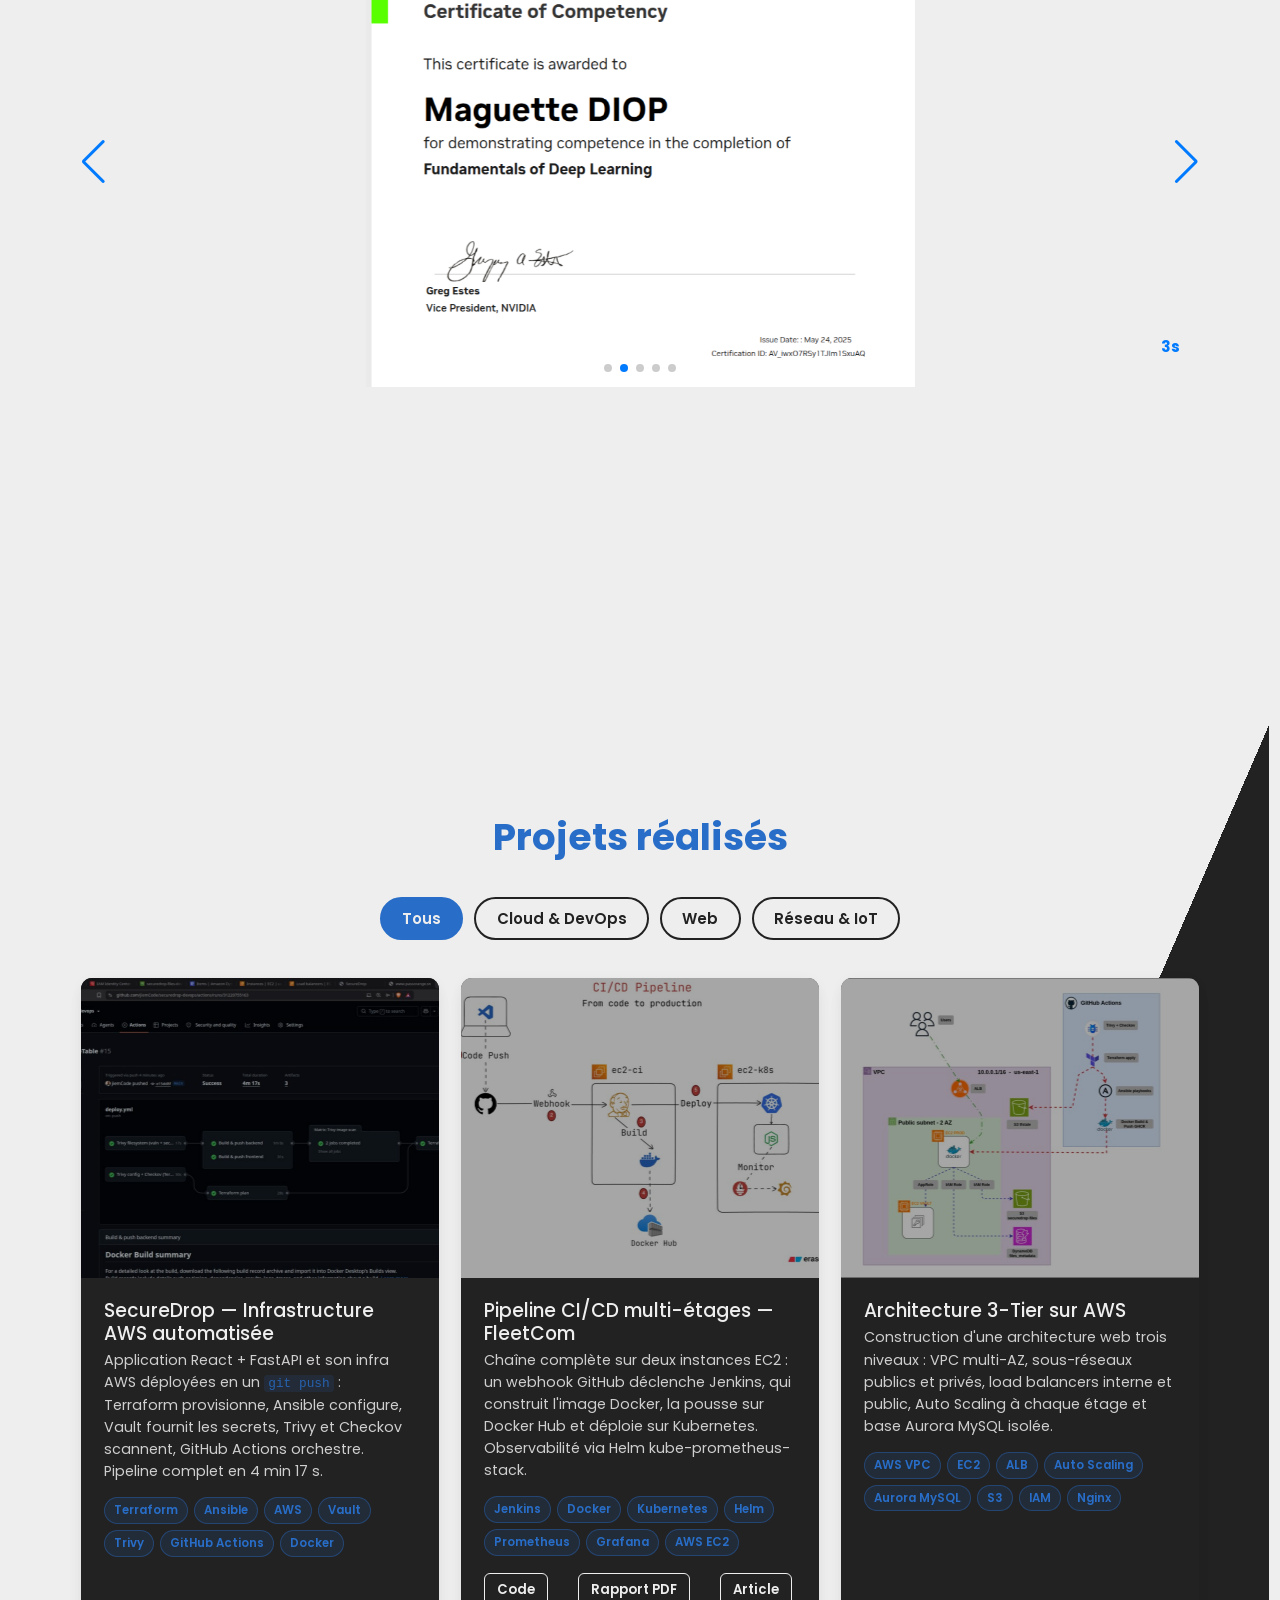
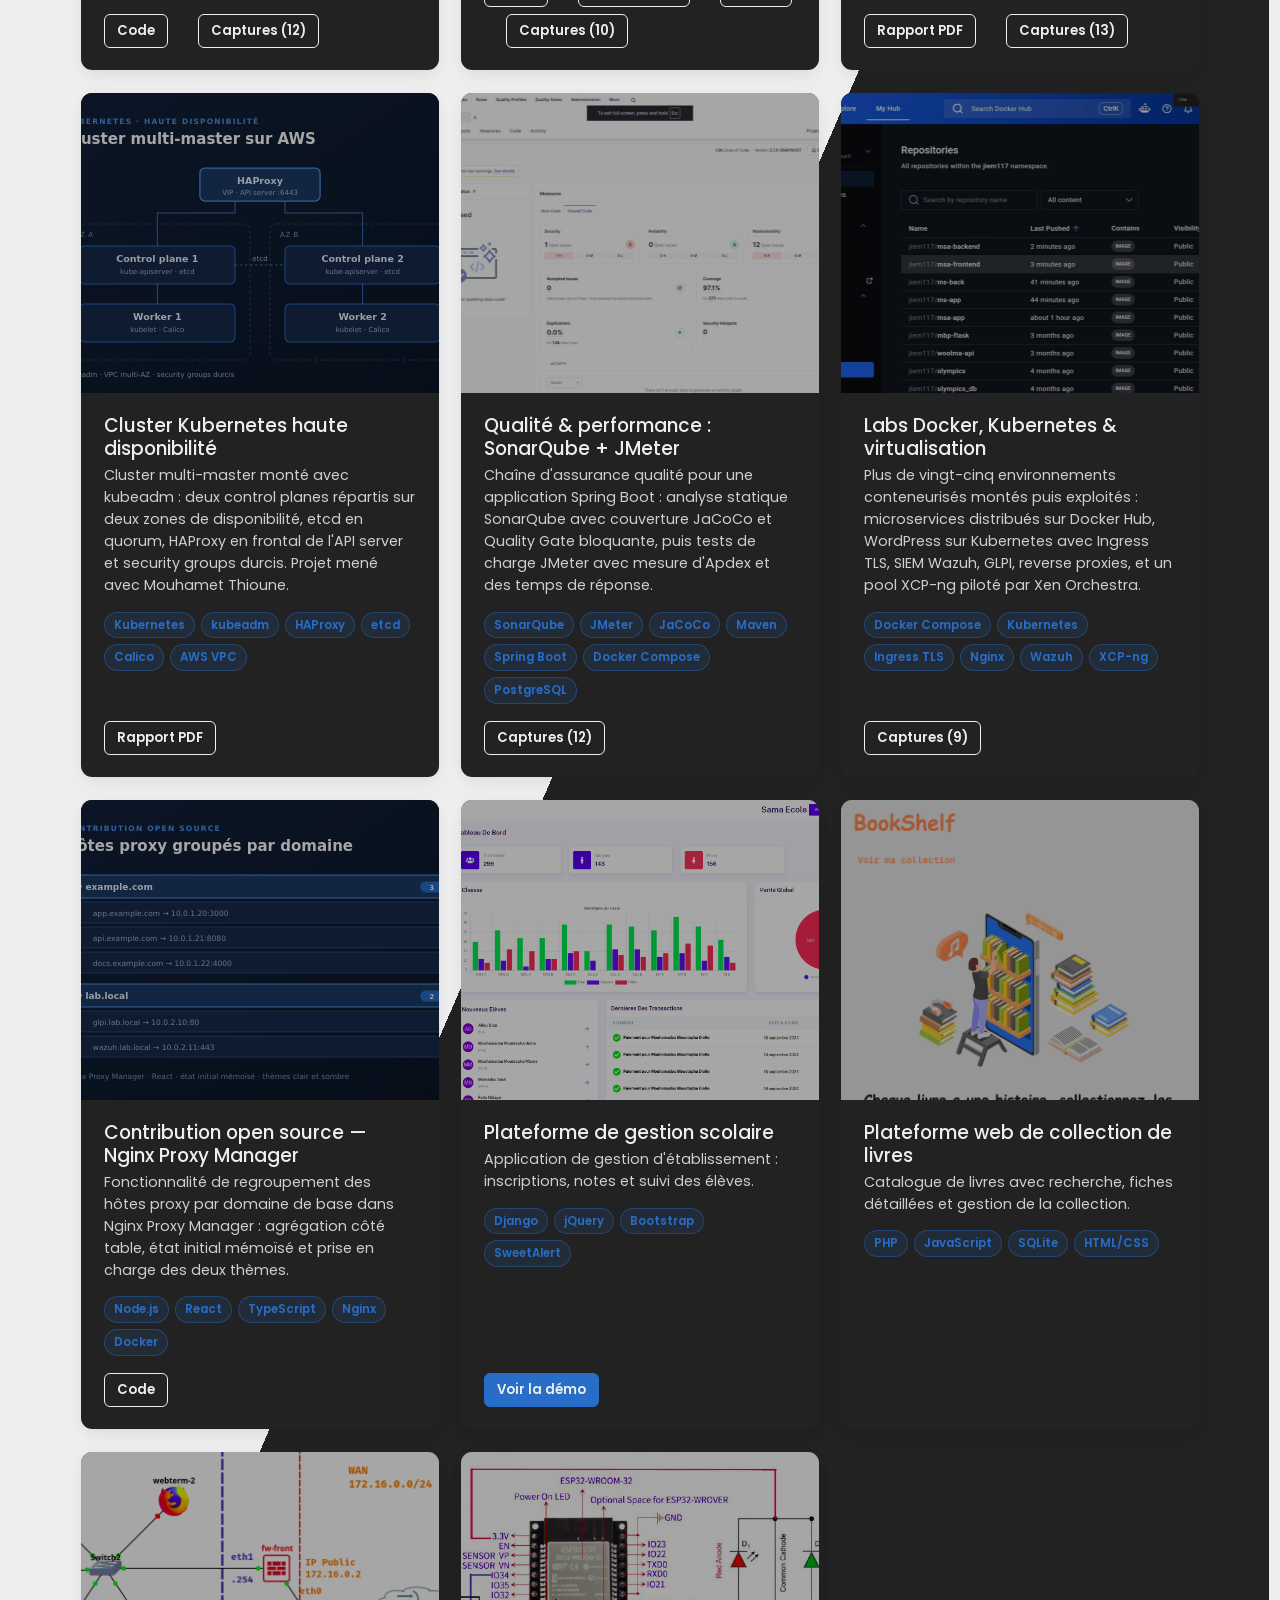
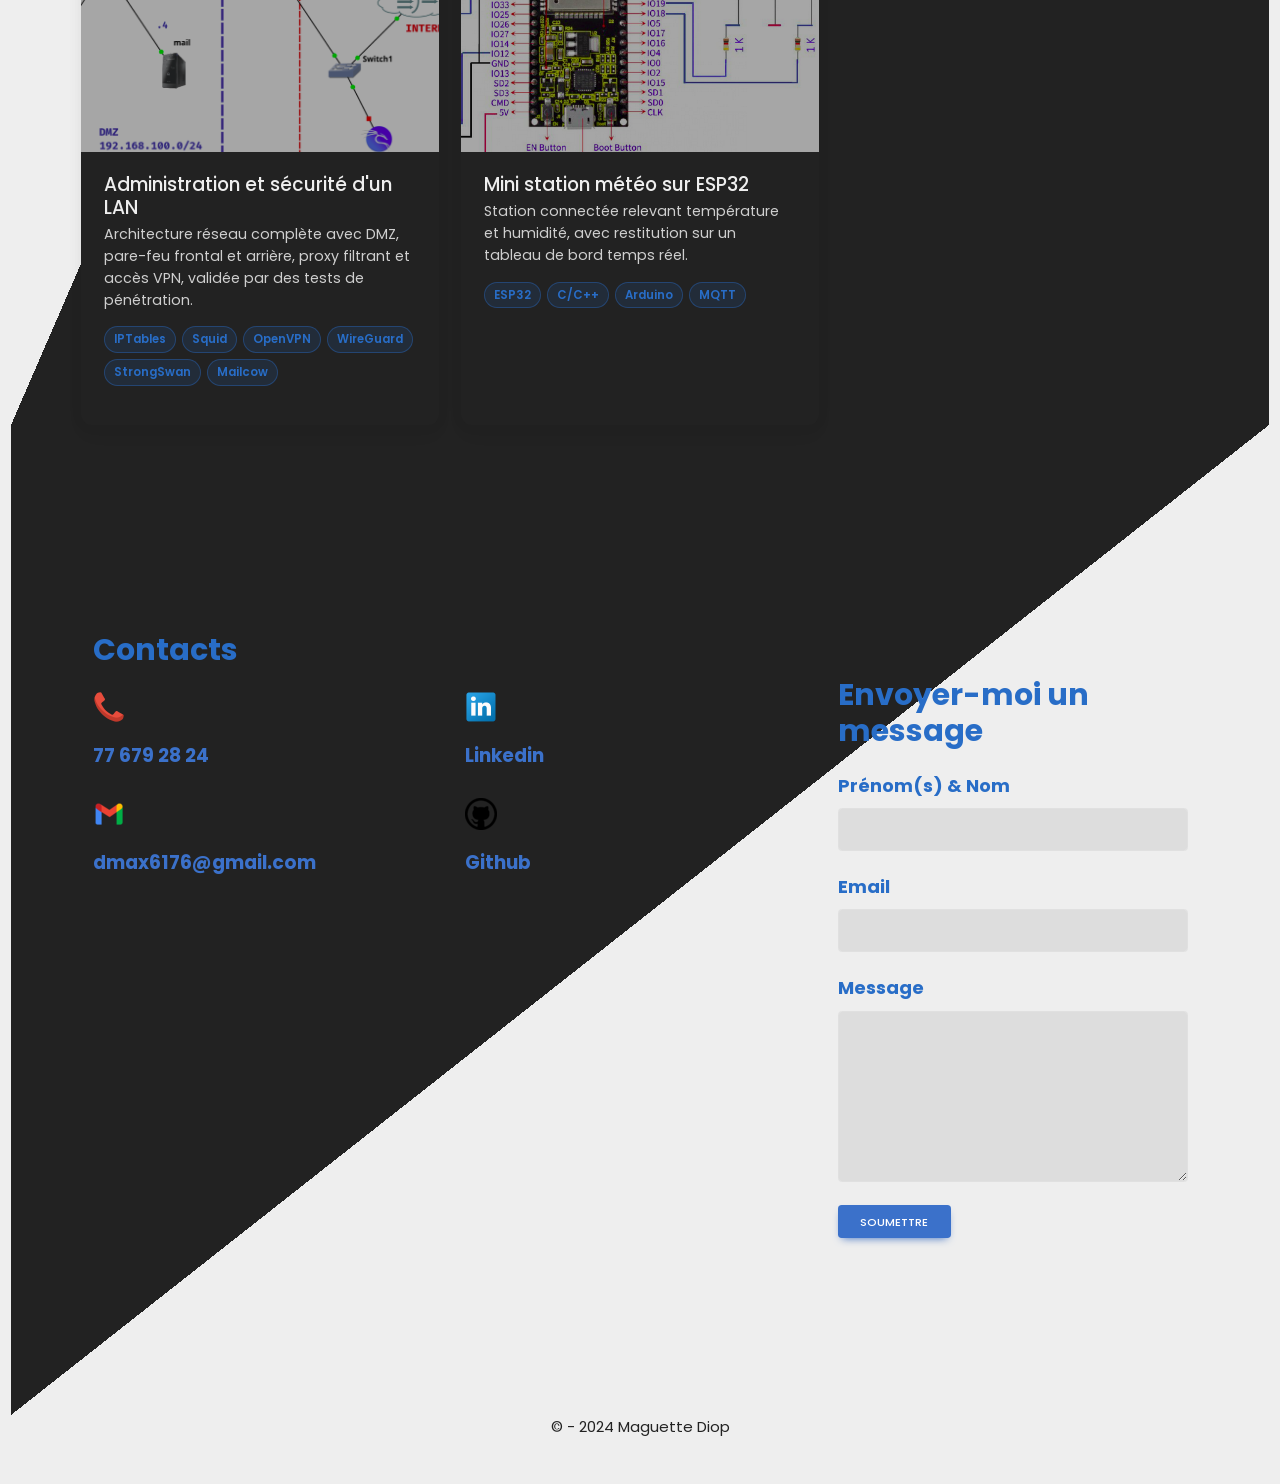
==== commit 2e6d96e0: "Galerie de projets filtrable avec projets Cloud/DevOps Transforme la section #projects en galerie fi" ====
--- a/index.html
+++ b/index.html
@@ -1,4 +1,4 @@
-<!DOCTYPE html>
+<!doctype html>
 <html lang="en">
   <head>
     <meta charset="UTF-8" />
@@ -69,8 +69,7 @@
         <div class="intro">
           <h1>Salut, je suis <span class="firstname">Maguette</span> Diop</h1>
           <p>
-            Spécialisé en systèmes d'information et
-            en gestion de données,
+            Spécialisé en systèmes d'information et en gestion de données,
             <br />je développe des compétences solides pour accompagner la
             transformation <br />numérique des entreprises. Rigoureux, proactif
             et passionné <br />par l'innovation, je mets mes connaissances au
@@ -146,7 +145,9 @@
               <div class="timeline-4 right-4">
                 <div class="card gradient-custom-4">
                   <div class="card-body p-4">
-                    <h4>Master en Systèmes d'Information et Données</h4>
+                    <h4>
+                      DIC Informatique - Systèmes d'Information et Données
+                    </h4>
                     <p class="small text-white-50 mb-4 fw-bolder">
                       2025 - Maintenant
                     </p>
@@ -171,6 +172,18 @@
         <div class="skills-container">
           <div class="skill-box">
             <div class="skill-title">
+              <h4>Cloud &amp; DevOps</h4>
+            </div>
+            <div class="skill-content">
+              <p>» Docker, Kubernetes, AWS</p>
+              <p>» IaC : Terraform, Ansible, Vault</p>
+              <p>» CI/CD avec Jenkins, GitHub Actions</p>
+              <p>» Observabilité (Grafana, Prometheus)</p>
+            </div>
+          </div>
+
+          <div class="skill-box">
+            <div class="skill-title">
               <h4>IA / Machine Learning</h4>
             </div>
             <div class="skill-content">
@@ -188,17 +201,6 @@
               <p>» Apache Spark, Pandas, NumPy</p>
               <p>» Entrepôts de données, ETL (Talend), BI</p>
               <p>» SQL, PostgreSQL, MongoDB, Cassandra</p>
-            </div>
-          </div>
-
-          <div class="skill-box">
-            <div class="skill-title">
-              <h4>Cloud &amp; DevOps</h4>
-            </div>
-            <div class="skill-content">
-              <p>» Docker, Kubernetes, AWS</p>
-              <p>» CI/CD avec Jenkins, GitHub Actions</p>
-              <p>» Observabilité (Grafana, Prometheus)</p>
             </div>
           </div>
 
@@ -226,7 +228,7 @@
                 <div class="swiper-slide">
                   <img src="assets/extra/aws_cloud_technical_cert.png" alt="" />
                 </div>
-		<div class="swiper-slide">
+                <div class="swiper-slide">
                   <img src="assets/extra/cert_nvidia_dlf.png" alt="" />
                 </div>
 
@@ -261,6 +263,24 @@
       <!-- PROJECTS SECTION STARTS -->
       <section id="projects">
         <h2 class="section-title">Projets réalisés</h2>
+        <div
+          class="project-filters"
+          role="group"
+          aria-label="Filtrer les projets"
+        >
+          <button type="button" class="filter-btn active" data-filter="all">
+            Tous
+          </button>
+          <button type="button" class="filter-btn" data-filter="cloud">
+            Cloud &amp; DevOps
+          </button>
+          <button type="button" class="filter-btn" data-filter="web">
+            Web
+          </button>
+          <button type="button" class="filter-btn" data-filter="reseau">
+            Réseau &amp; IoT
+          </button>
+        </div>
         <div class="section-projects container">
           <div
             class="row row-cols-1 row-cols-md-3 g-4"
@@ -268,6 +288,34 @@
           ></div>
         </div>
       </section>
+
+      <div
+        id="project-lightbox"
+        class="lightbox"
+        role="dialog"
+        aria-modal="true"
+        aria-label="Captures du projet"
+        hidden
+      >
+        <div class="lightbox-inner">
+          <div class="lightbox-bar">
+            <span class="lightbox-title"></span>
+            <button type="button" class="lightbox-close" aria-label="Fermer">
+              &times;
+            </button>
+          </div>
+          <img class="lightbox-image" src="" alt="" />
+          <div class="lightbox-nav">
+            <button type="button" class="lightbox-prev" aria-label="Précédent">
+              &#8249;
+            </button>
+            <span class="lightbox-counter"></span>
+            <button type="button" class="lightbox-next" aria-label="Suivant">
+              &#8250;
+            </button>
+          </div>
+        </div>
+      </div>
       <!-- PROJECTS SECTION ENDS -->
 
       <!-- CONTACTS SECTION STARTS -->
@@ -399,7 +447,7 @@
       $(document).ready(function () {
         const progressCircle = document.querySelector(".autoplay-progress svg");
         const progressContent = document.querySelector(
-          ".autoplay-progress span"
+          ".autoplay-progress span",
         );
         var swiper = new Swiper(".mySwiper", {
           loop: true,
--- a/assets/css/style.css
+++ b/assets/css/style.css
@@ -836,3 +836,241 @@
 .success-message.show {
 opacity: 1;
 }
+
+/* ---------------------------------------------
+   PROJECTS — filter bar, cards, tags, lightbox
+   --------------------------------------------- */
+
+.project-filters {
+display: flex;
+flex-wrap: wrap;
+justify-content: center;
+gap: .75rem;
+margin: -2rem 0 2.5rem;
+padding: 0 1rem;
+}
+
+.filter-btn {
+font-size: 1rem;
+font-weight: 600;
+color: var(--primary);
+background-color: var(--secondary);
+border: 2px solid var(--primary);
+border-radius: 999px;
+padding: .5rem 1.35rem;
+cursor: pointer;
+transition: background-color .2s ease, color .2s ease, transform .2s ease;
+}
+
+.filter-btn:hover {
+transform: translateY(-2px);
+}
+
+.filter-btn.active {
+color: var(--secondary);
+background-color: var(--main);
+border-color: var(--main);
+}
+
+.filter-btn:focus-visible {
+outline: 3px solid var(--main);
+outline-offset: 3px;
+}
+
+.project-card {
+height: 100%;
+overflow: hidden;
+border-radius: .75rem;
+}
+
+.project-card .card-body {
+display: flex;
+flex-direction: column;
+}
+
+.card-img-overlay-tint {
+background-color: rgba(0, 0, 0, .35);
+width: 100%;
+height: 100%;
+}
+
+.card-subtitle {
+color: var(--secondary);
+font-size: .95rem;
+line-height: 1.55;
+opacity: .85;
+margin-bottom: 1rem;
+}
+
+.card-subtitle code {
+color: var(--main);
+background-color: rgba(40, 109, 199, .15);
+padding: .05em .35em;
+border-radius: .25em;
+font-size: .9em;
+}
+
+.card-tags {
+display: flex;
+flex-wrap: wrap;
+gap: .4rem;
+margin-bottom: 1.15rem;
+}
+
+.tag {
+font-size: .78rem;
+font-weight: 600;
+color: var(--main);
+background-color: rgba(40, 109, 199, .14);
+border: 1px solid rgba(40, 109, 199, .4);
+border-radius: 999px;
+padding: .2rem .6rem;
+white-space: nowrap;
+}
+
+.card-links {
+display: flex;
+flex-wrap: wrap;
+gap: .5rem;
+margin-top: auto;
+}
+
+.card-link {
+font-size: .88rem;
+font-weight: 600;
+color: var(--secondary);
+background-color: transparent;
+border: 1.5px solid var(--secondary);
+border-radius: .4rem;
+padding: .35rem .8rem;
+text-decoration: none;
+cursor: pointer;
+transition: background-color .2s ease, color .2s ease;
+}
+
+.card-link:hover,
+.card-link:focus-visible {
+color: var(--primary);
+background-color: var(--secondary);
+}
+
+.card-link.primary {
+color: var(--secondary);
+background-color: var(--main);
+border-color: var(--main);
+}
+
+.card-link.primary:hover {
+filter: brightness(1.15);
+color: var(--secondary);
+}
+
+/* Lightbox */
+
+body.lightbox-open {
+overflow: hidden;
+}
+
+.lightbox {
+position: fixed;
+inset: 0;
+z-index: 2000;
+display: flex;
+align-items: center;
+justify-content: center;
+padding: 1.5rem;
+background-color: rgba(0, 0, 0, .88);
+}
+
+.lightbox[hidden] {
+display: none;
+}
+
+.lightbox-inner {
+display: flex;
+flex-direction: column;
+gap: .75rem;
+width: min(1100px, 100%);
+max-height: 100%;
+}
+
+.lightbox-bar {
+display: flex;
+align-items: center;
+justify-content: space-between;
+gap: 1rem;
+color: #fff;
+}
+
+.lightbox-title {
+font-size: 1.05rem;
+font-weight: 700;
+}
+
+.lightbox-close {
+font-size: 2rem;
+line-height: 1;
+color: #fff;
+background: none;
+border: none;
+cursor: pointer;
+padding: 0 .35rem;
+}
+
+.lightbox-image {
+width: 100%;
+max-height: 74vh;
+object-fit: contain;
+border-radius: .5rem;
+background-color: #000;
+}
+
+.lightbox-nav {
+display: flex;
+align-items: center;
+justify-content: center;
+gap: 1.5rem;
+color: #fff;
+}
+
+.lightbox-counter {
+font-size: .95rem;
+font-variant-numeric: tabular-nums;
+min-width: 5rem;
+text-align: center;
+}
+
+.lightbox-prev,
+.lightbox-next {
+font-size: 2rem;
+line-height: 1;
+color: #fff;
+background-color: rgba(255, 255, 255, .12);
+border: none;
+border-radius: 50%;
+width: 3rem;
+height: 3rem;
+cursor: pointer;
+}
+
+.lightbox-prev:hover,
+.lightbox-next:hover,
+.lightbox-close:hover {
+color: var(--main);
+}
+
+@media (max-width: 654px) {
+.project-filters {
+margin-top: -1rem;
+gap: .5rem;
+}
+
+.filter-btn {
+font-size: .9rem;
+padding: .4rem 1rem;
+}
+
+.lightbox-image {
+max-height: 62vh;
+}
+}
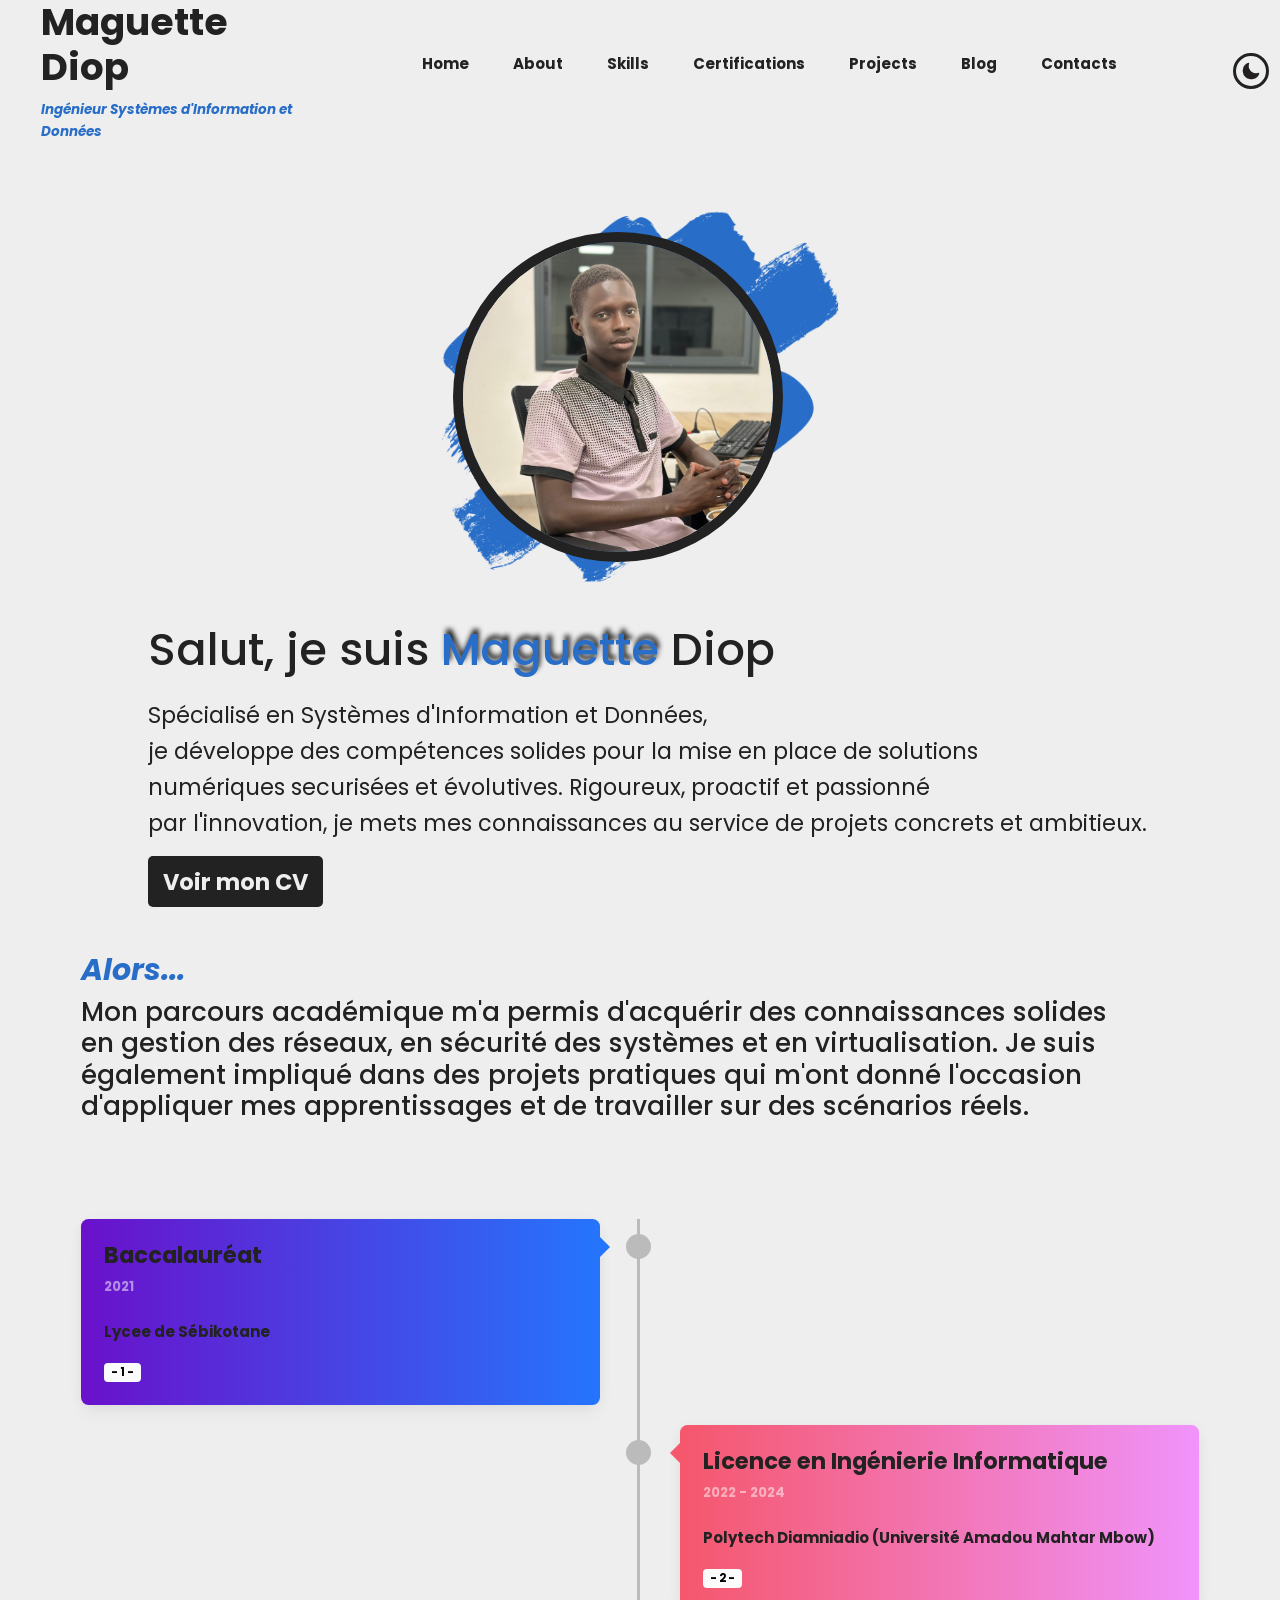
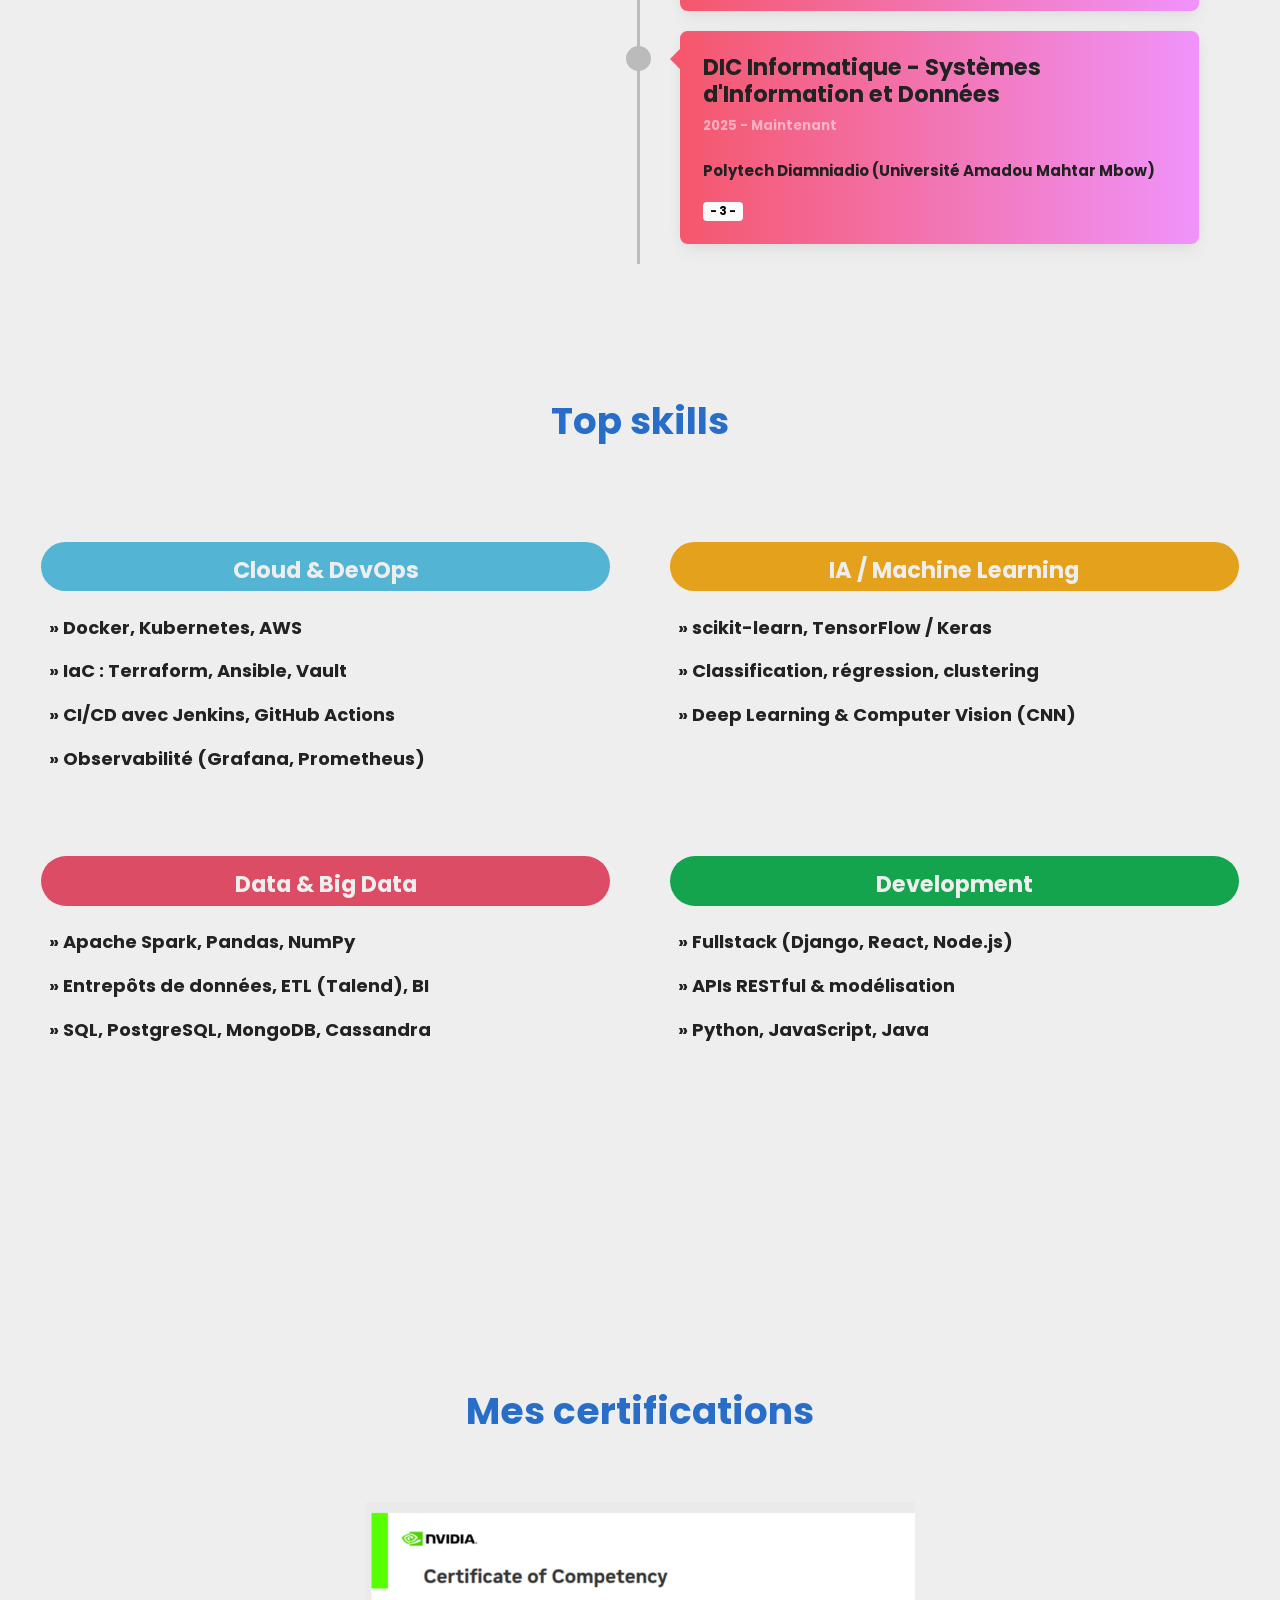
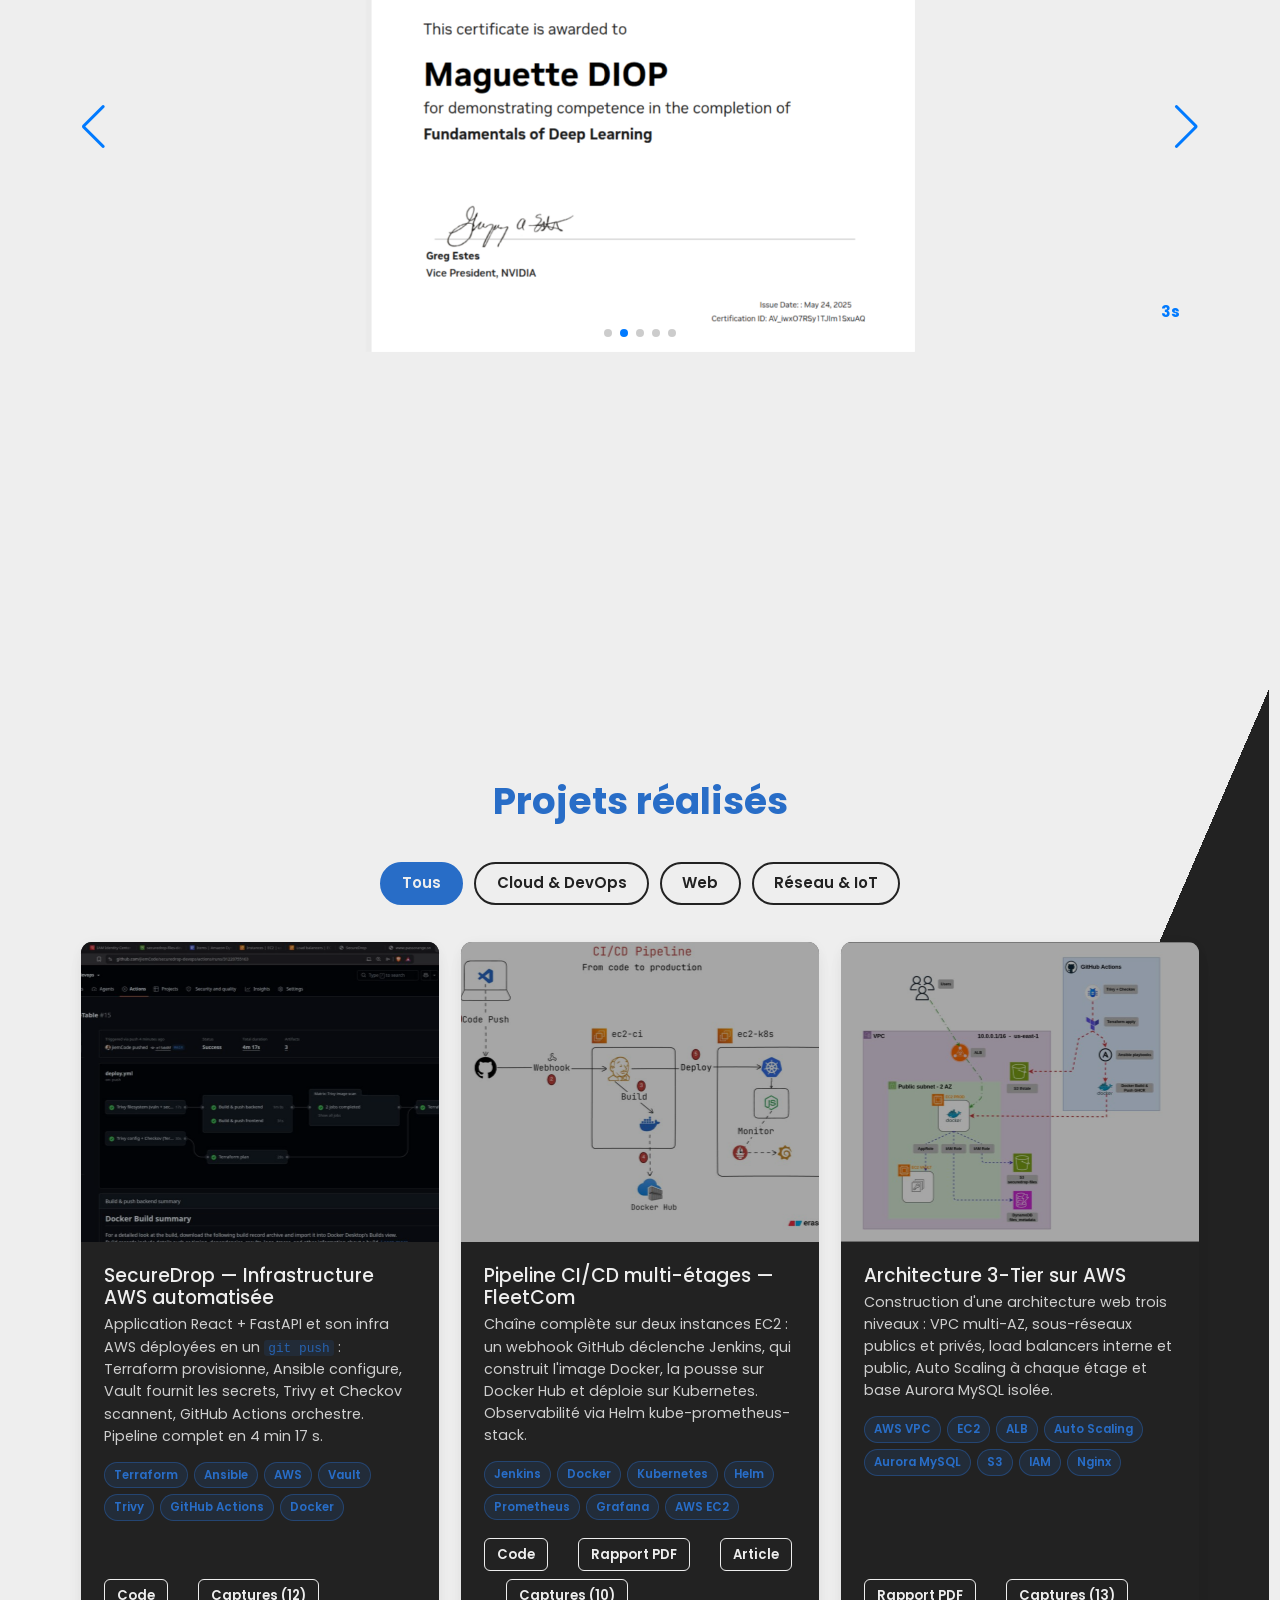
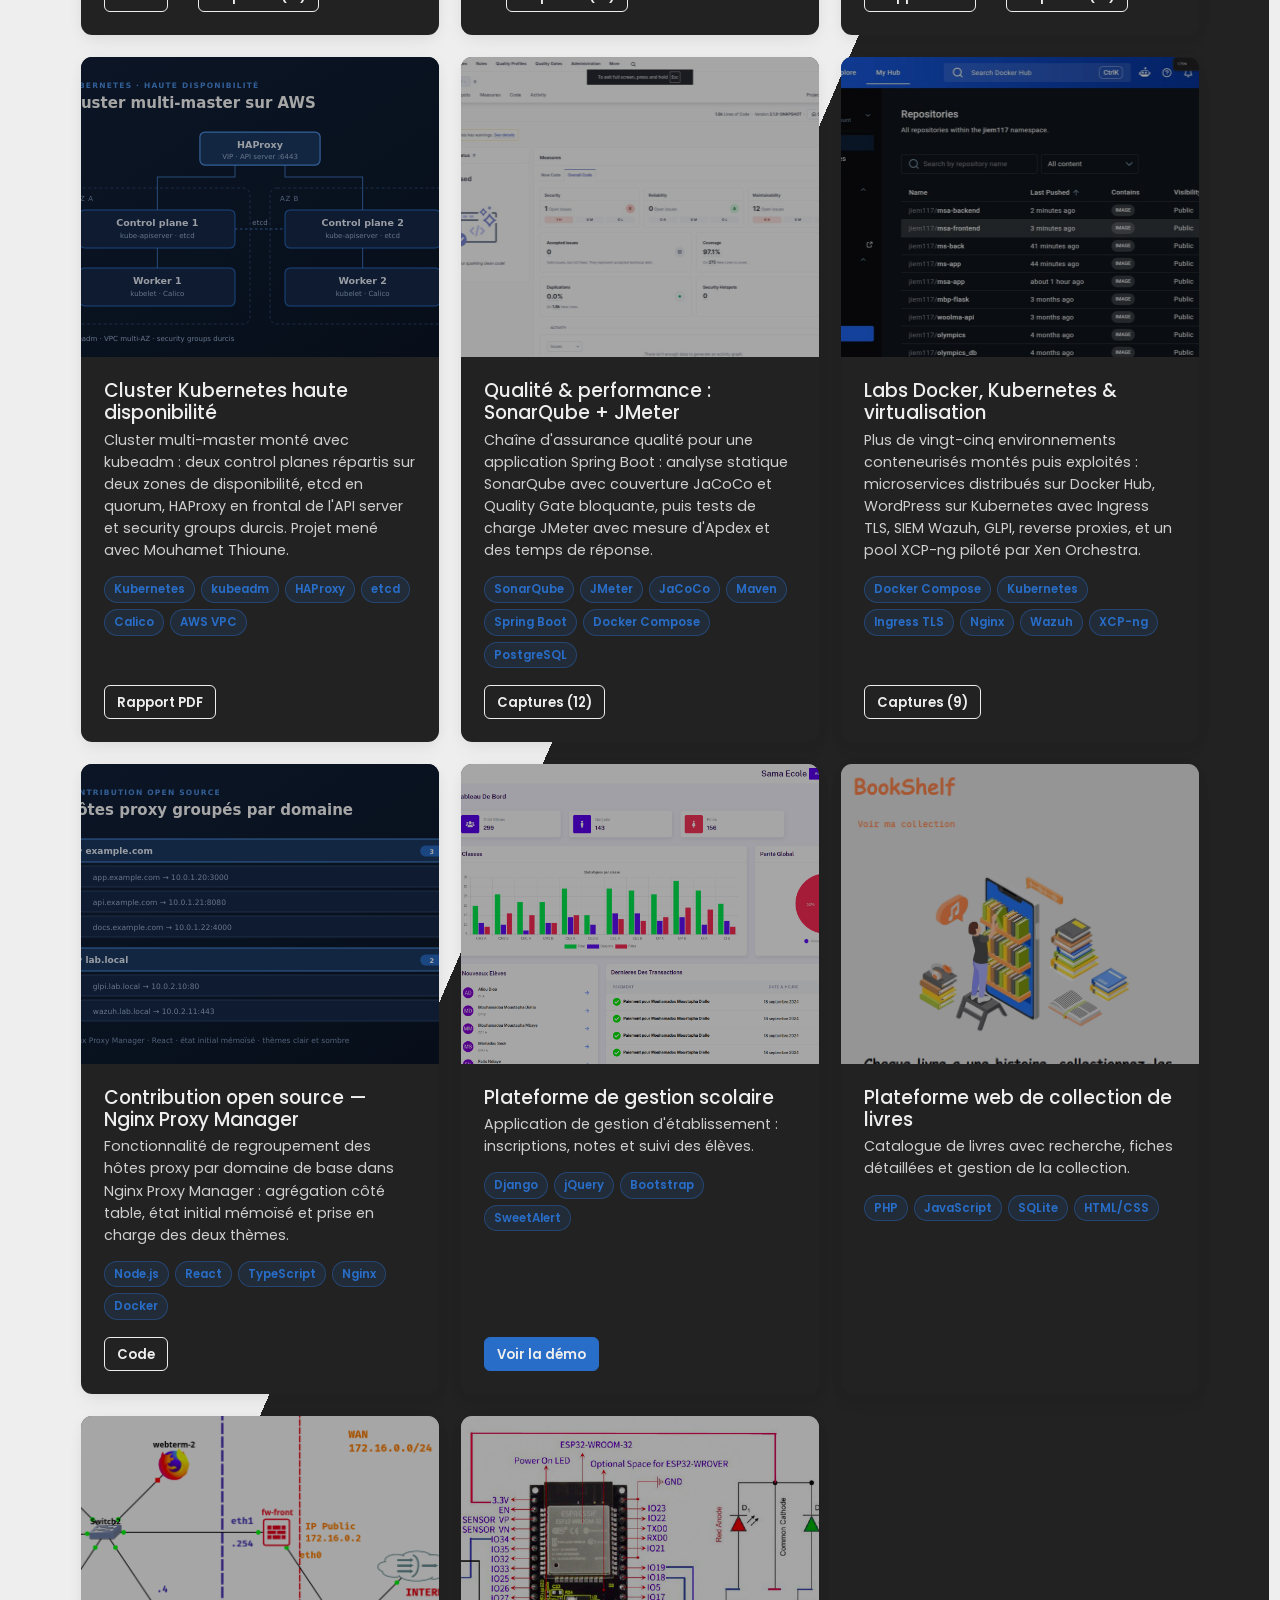
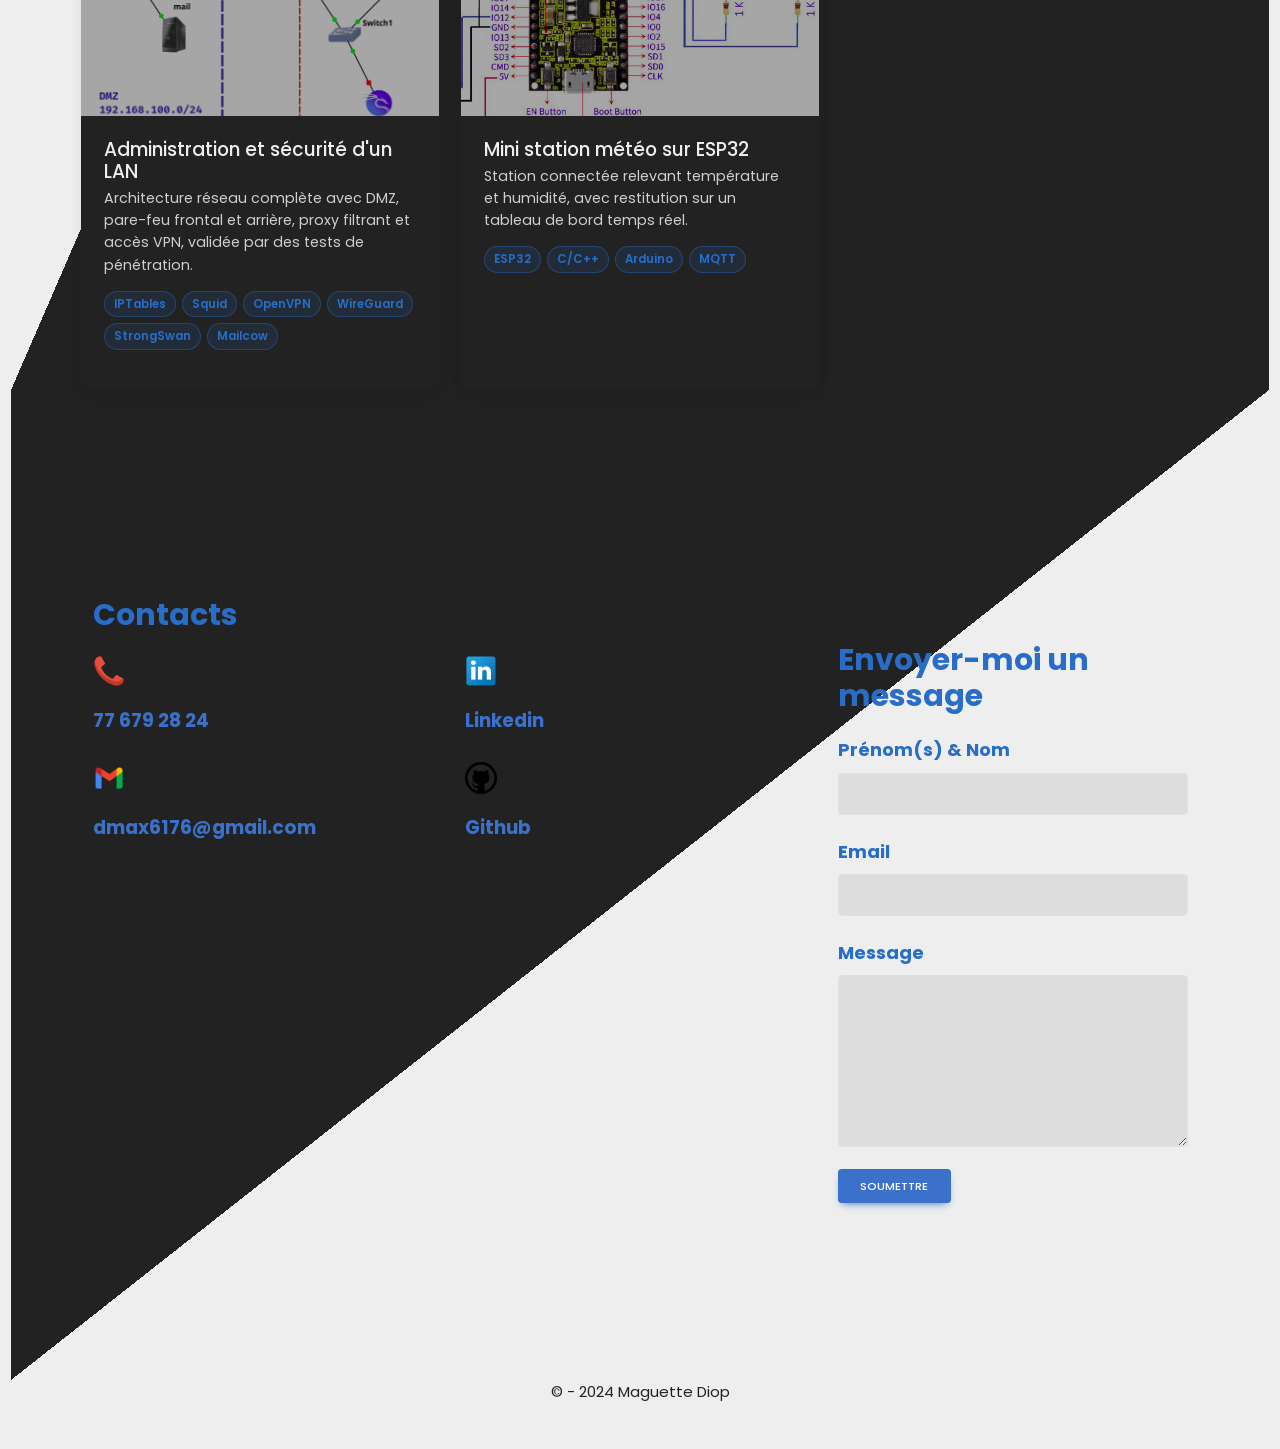
==== commit e246a2bb: "cw" ====
--- a/index.html
+++ b/index.html
@@ -69,12 +69,11 @@
         <div class="intro">
           <h1>Salut, je suis <span class="firstname">Maguette</span> Diop</h1>
           <p>
-            Spécialisé en systèmes d'information et en gestion de données,
-            <br />je développe des compétences solides pour accompagner la
-            transformation <br />numérique des entreprises. Rigoureux, proactif
-            et passionné <br />par l'innovation, je mets mes connaissances au
-            service de projets concrets et ambitieux. <br />Je vous invite à
-            découvrir mes réalisations et ma vision du métier.
+            Spécialisé en Systèmes d'Information et Données,
+            <br />je développe des compétences solides pour la mise en place de
+            solutions <br />numériques securisées et évolutives. Rigoureux,
+            proactif et passionné <br />par l'innovation, je mets mes
+            connaissances au service de projets concrets et ambitieux.
           </p>
           <a
             href="assets/extra/cv_maguette_Diop.pdf"
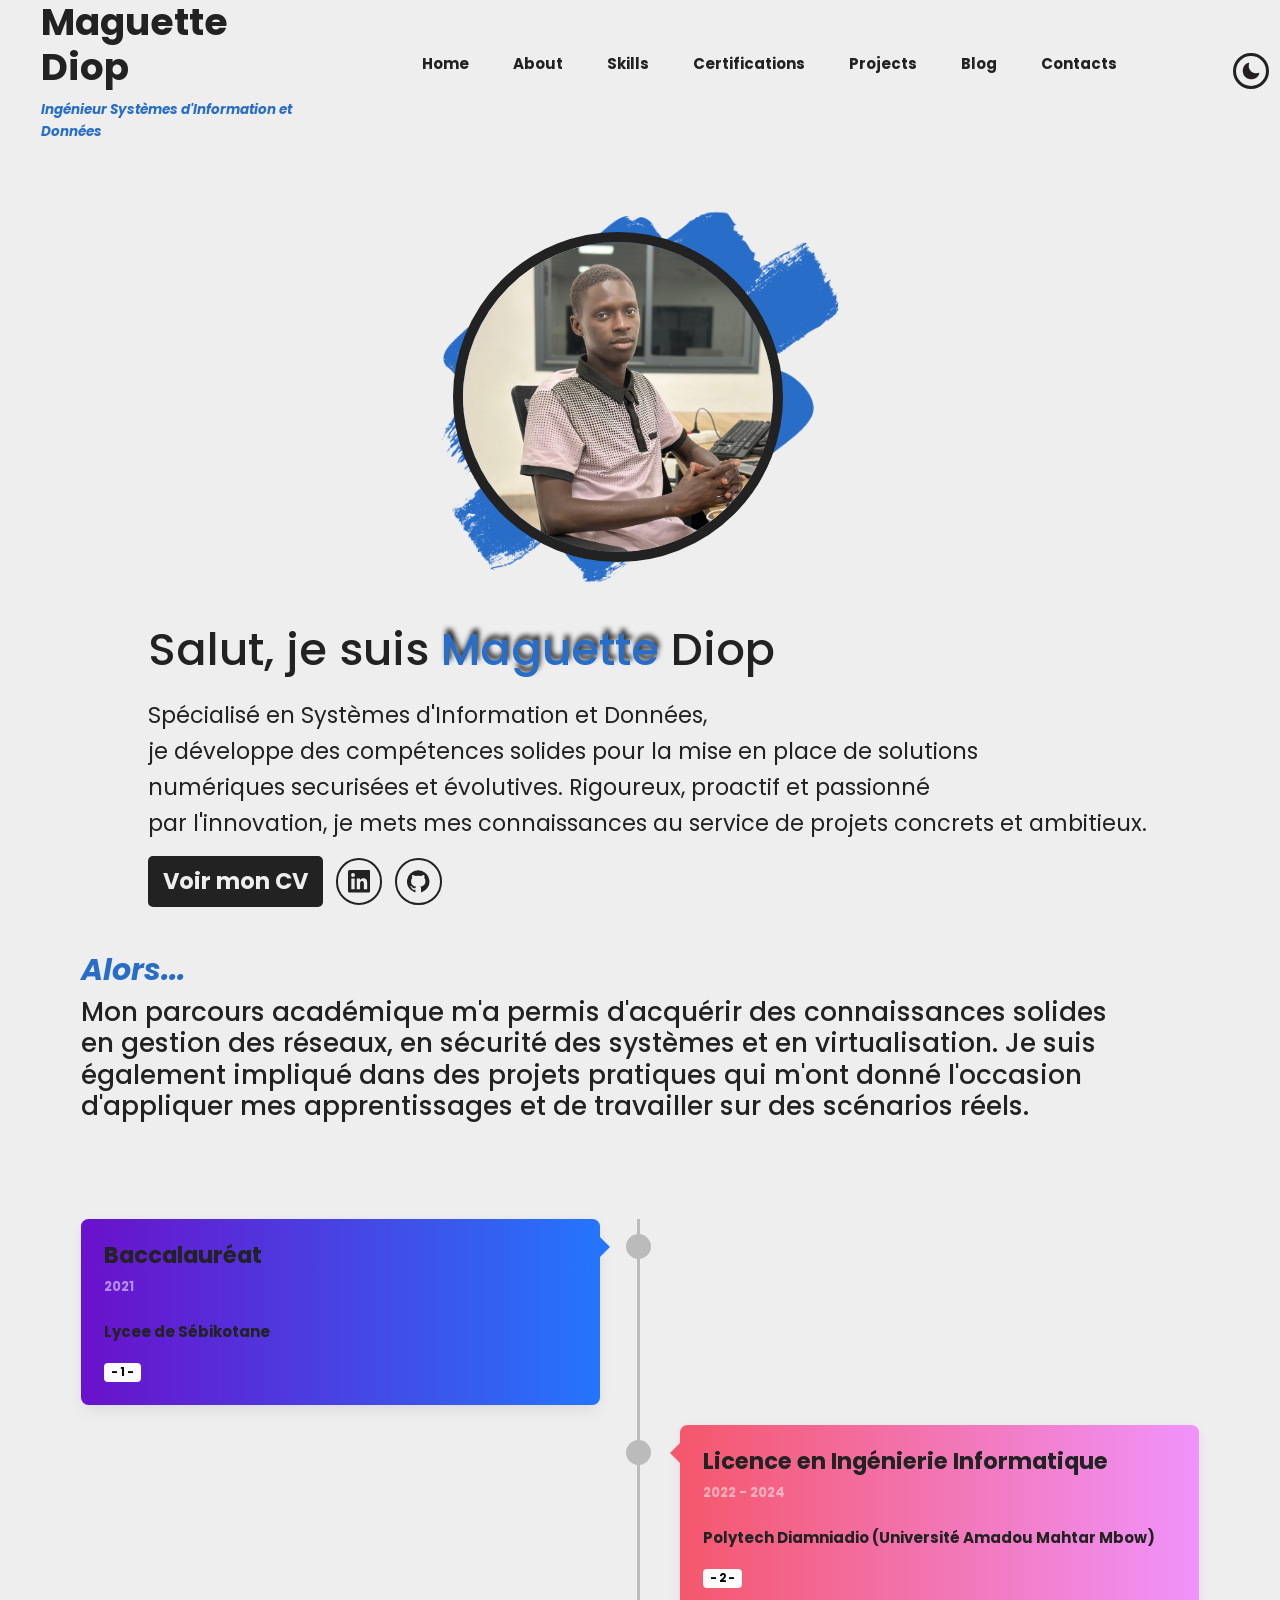
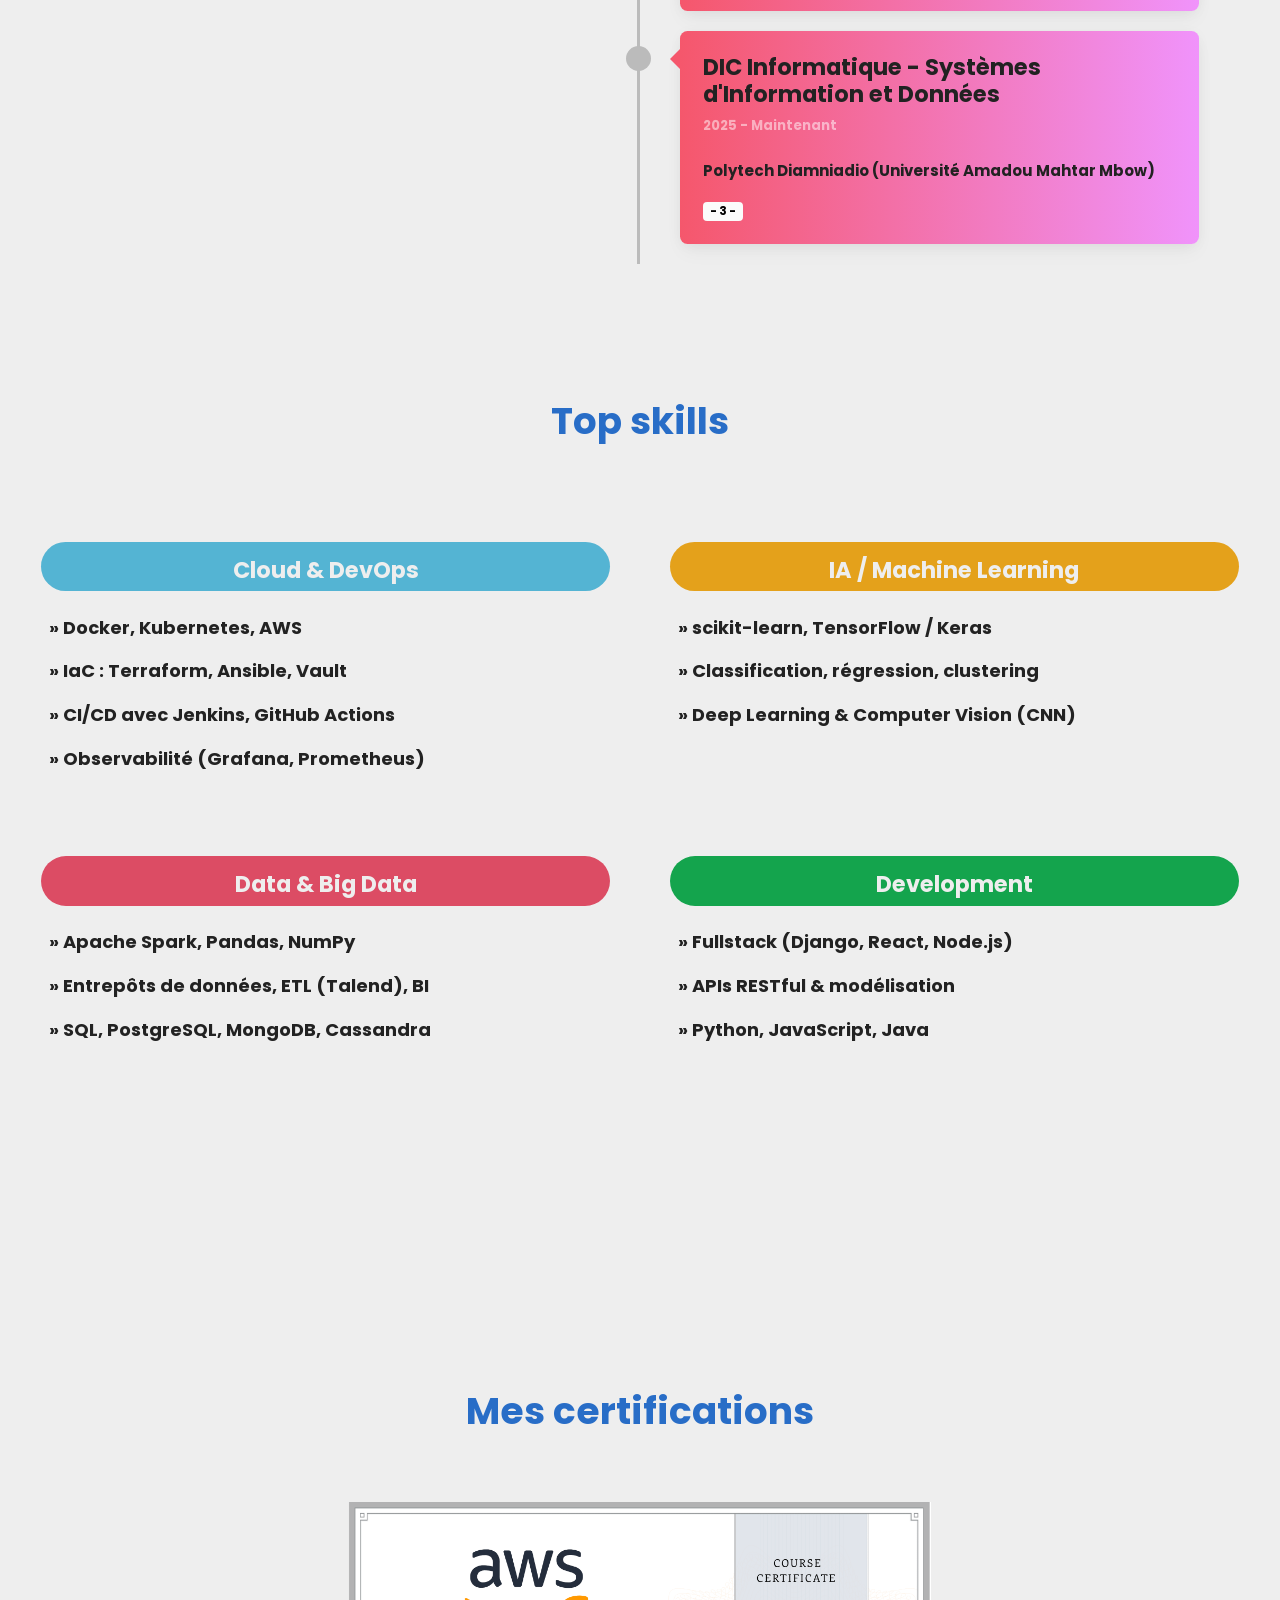
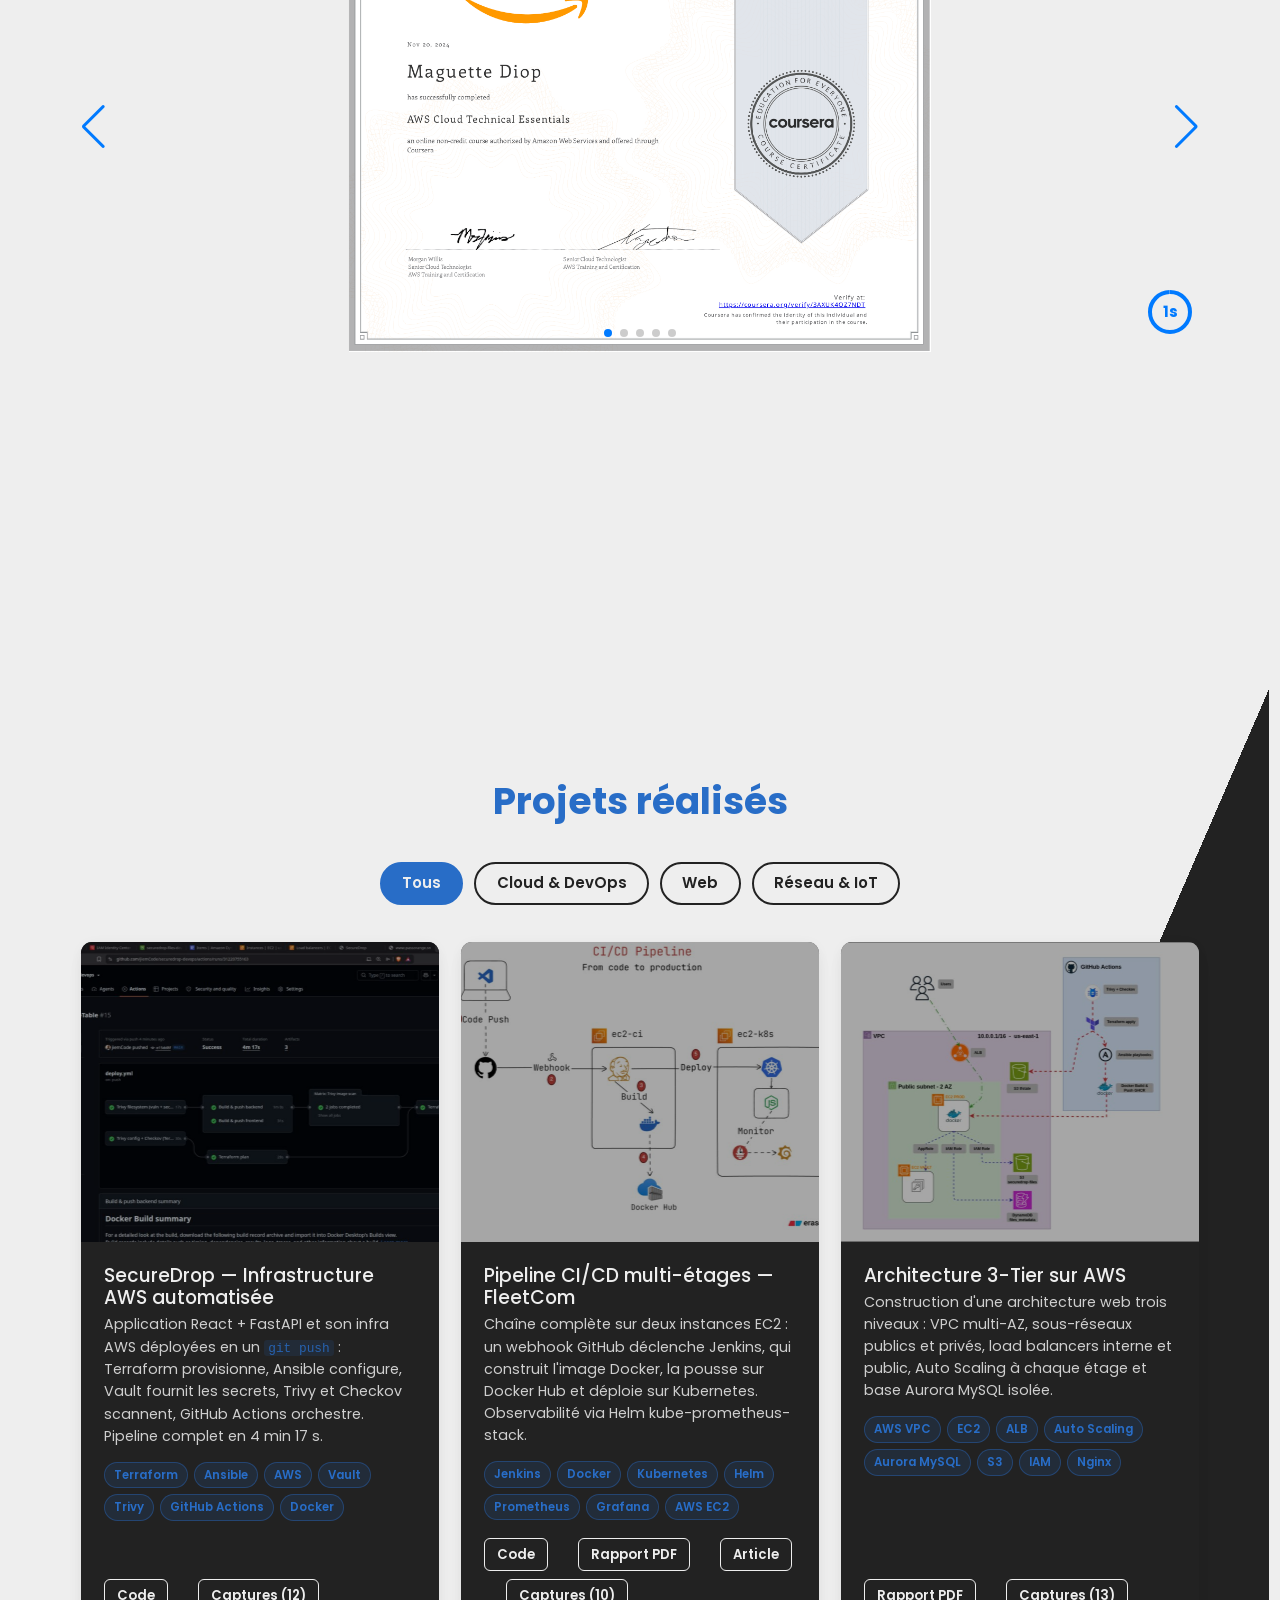
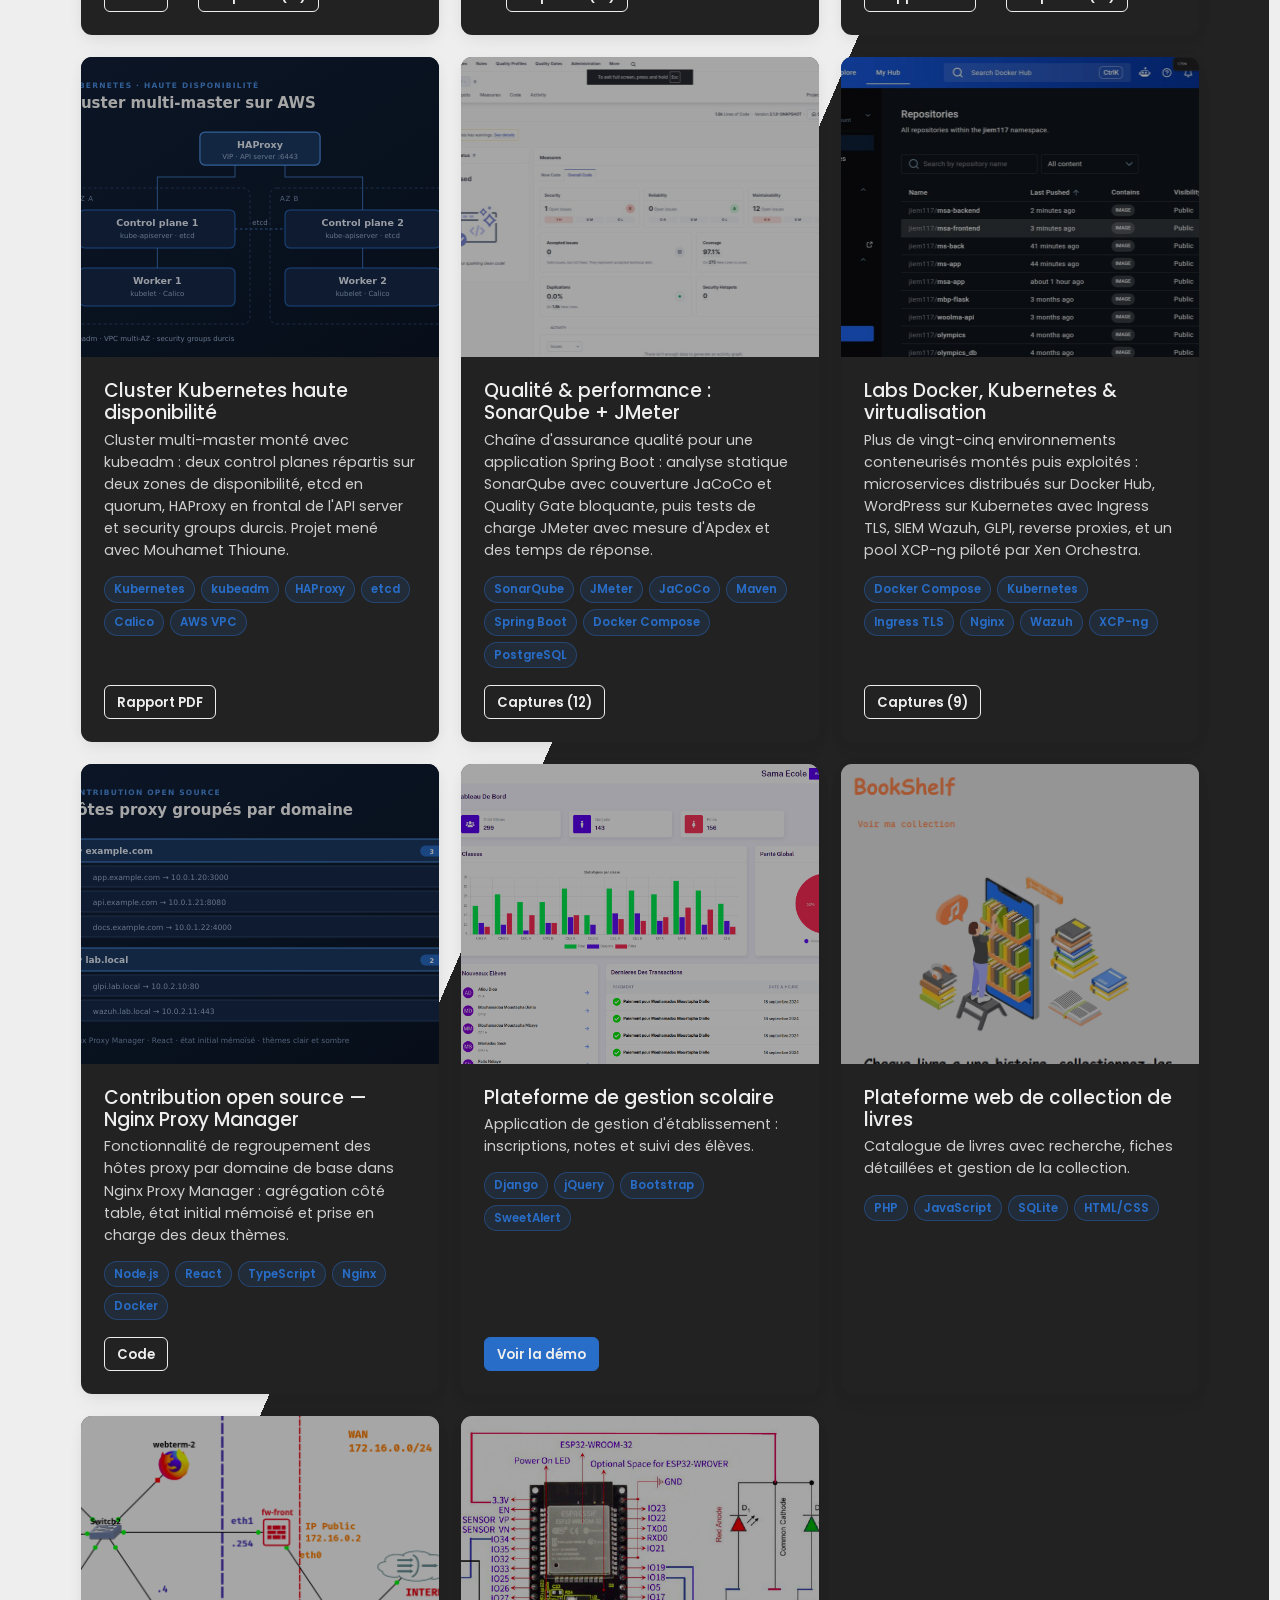
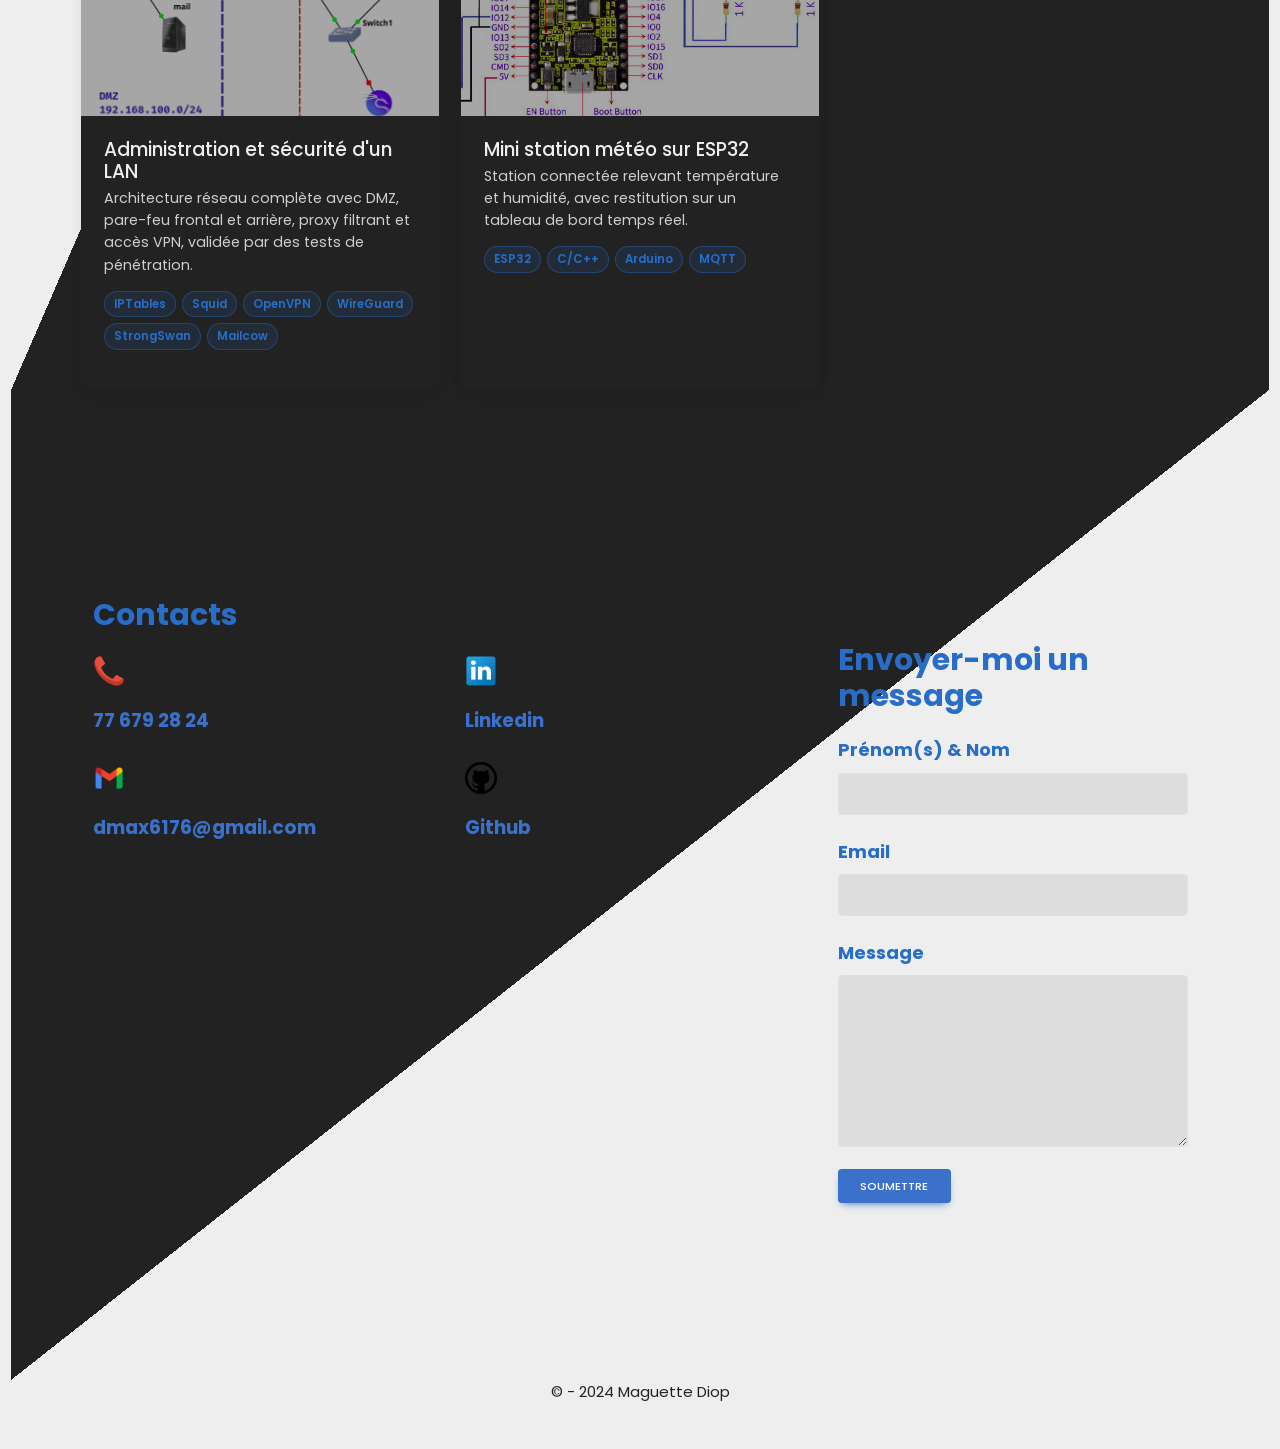
==== commit 41d492a7: "Ajoute les liens LinkedIn et GitHub à côté du bouton CV Les icônes sont des SVG inline colorés en cu" ====
--- a/index.html
+++ b/index.html
@@ -75,13 +75,43 @@
             proactif et passionné <br />par l'innovation, je mets mes
             connaissances au service de projets concrets et ambitieux.
           </p>
-          <a
-            href="assets/extra/cv_maguette_Diop.pdf"
-            target="_blank"
-            id="button"
-            class="fill"
-            >Voir mon CV</a
-          >
+          <div class="intro-actions">
+            <a
+              href="assets/extra/cv_maguette_Diop.pdf"
+              target="_blank"
+              id="button"
+              class="fill"
+              >Voir mon CV</a
+            >
+            <a
+              class="social-link"
+              href="https://www.linkedin.com/in/maguette-diop-845a25235/"
+              target="_blank"
+              rel="noopener"
+              aria-label="Profil LinkedIn"
+              title="LinkedIn"
+            >
+              <svg viewBox="0 0 24 24" aria-hidden="true" focusable="false">
+                <path
+                  d="M20.45 20.45h-3.56v-5.57c0-1.33-.03-3.04-1.85-3.04-1.85 0-2.14 1.45-2.14 2.94v5.67H9.35V9h3.41v1.56h.05a3.74 3.74 0 0 1 3.37-1.85c3.6 0 4.27 2.37 4.27 5.46v6.28zM5.34 7.43a2.07 2.07 0 1 1 0-4.14 2.07 2.07 0 0 1 0 4.14zm1.78 13.02H3.55V9h3.57v11.45zM22.22 0H1.77C.79 0 0 .77 0 1.72v20.56C0 23.23.79 24 1.77 24h20.45c.98 0 1.78-.77 1.78-1.72V1.72C24 .77 23.2 0 22.22 0z"
+                />
+              </svg>
+            </a>
+            <a
+              class="social-link"
+              href="https://github.com/jiemCode"
+              target="_blank"
+              rel="noopener"
+              aria-label="Profil GitHub"
+              title="GitHub"
+            >
+              <svg viewBox="0 0 24 24" aria-hidden="true" focusable="false">
+                <path
+                  d="M12 .3a12 12 0 0 0-3.79 23.4c.6.1.82-.26.82-.58l-.02-2.05c-3.34.73-4.04-1.61-4.04-1.61-.55-1.39-1.34-1.76-1.34-1.76-1.09-.74.08-.73.08-.73 1.2.09 1.84 1.24 1.84 1.24 1.07 1.83 2.81 1.3 3.5.99.11-.78.42-1.31.76-1.61-2.67-.3-5.47-1.33-5.47-5.93 0-1.31.47-2.38 1.24-3.22-.13-.3-.54-1.52.11-3.18 0 0 1.01-.32 3.3 1.23a11.5 11.5 0 0 1 6.01 0c2.29-1.55 3.3-1.23 3.3-1.23.65 1.66.24 2.88.12 3.18.77.84 1.23 1.91 1.23 3.22 0 4.61-2.8 5.63-5.48 5.92.43.37.81 1.1.81 2.22l-.01 3.29c0 .32.21.69.82.57A12 12 0 0 0 12 .3z"
+                />
+              </svg>
+            </a>
+          </div>
         </div>
         <div class="img-box">
           <img
--- a/assets/css/style.css
+++ b/assets/css/style.css
@@ -282,6 +282,38 @@
 .intro a:hover {
 transform: scale(1.1);
 transition: transform ease-in-out 0.3s;
+}
+
+.intro-actions {
+display: flex;
+align-items: center;
+flex-wrap: wrap;
+gap: 0.85rem;
+}
+
+.intro a.social-link {
+display: inline-flex;
+align-items: center;
+justify-content: center;
+width: 3.1rem;
+height: 3.1rem;
+padding: 0;
+border: 2px solid var(--primary);
+border-radius: 50%;
+background: transparent;
+color: var(--primary);
+}
+
+.intro a.social-link svg {
+width: 1.5rem;
+height: 1.5rem;
+fill: currentColor;
+}
+
+.intro a.social-link:hover,
+.intro a.social-link:focus-visible {
+background: var(--primary);
+color: var(--secondary);
 }
 
 .img-box {
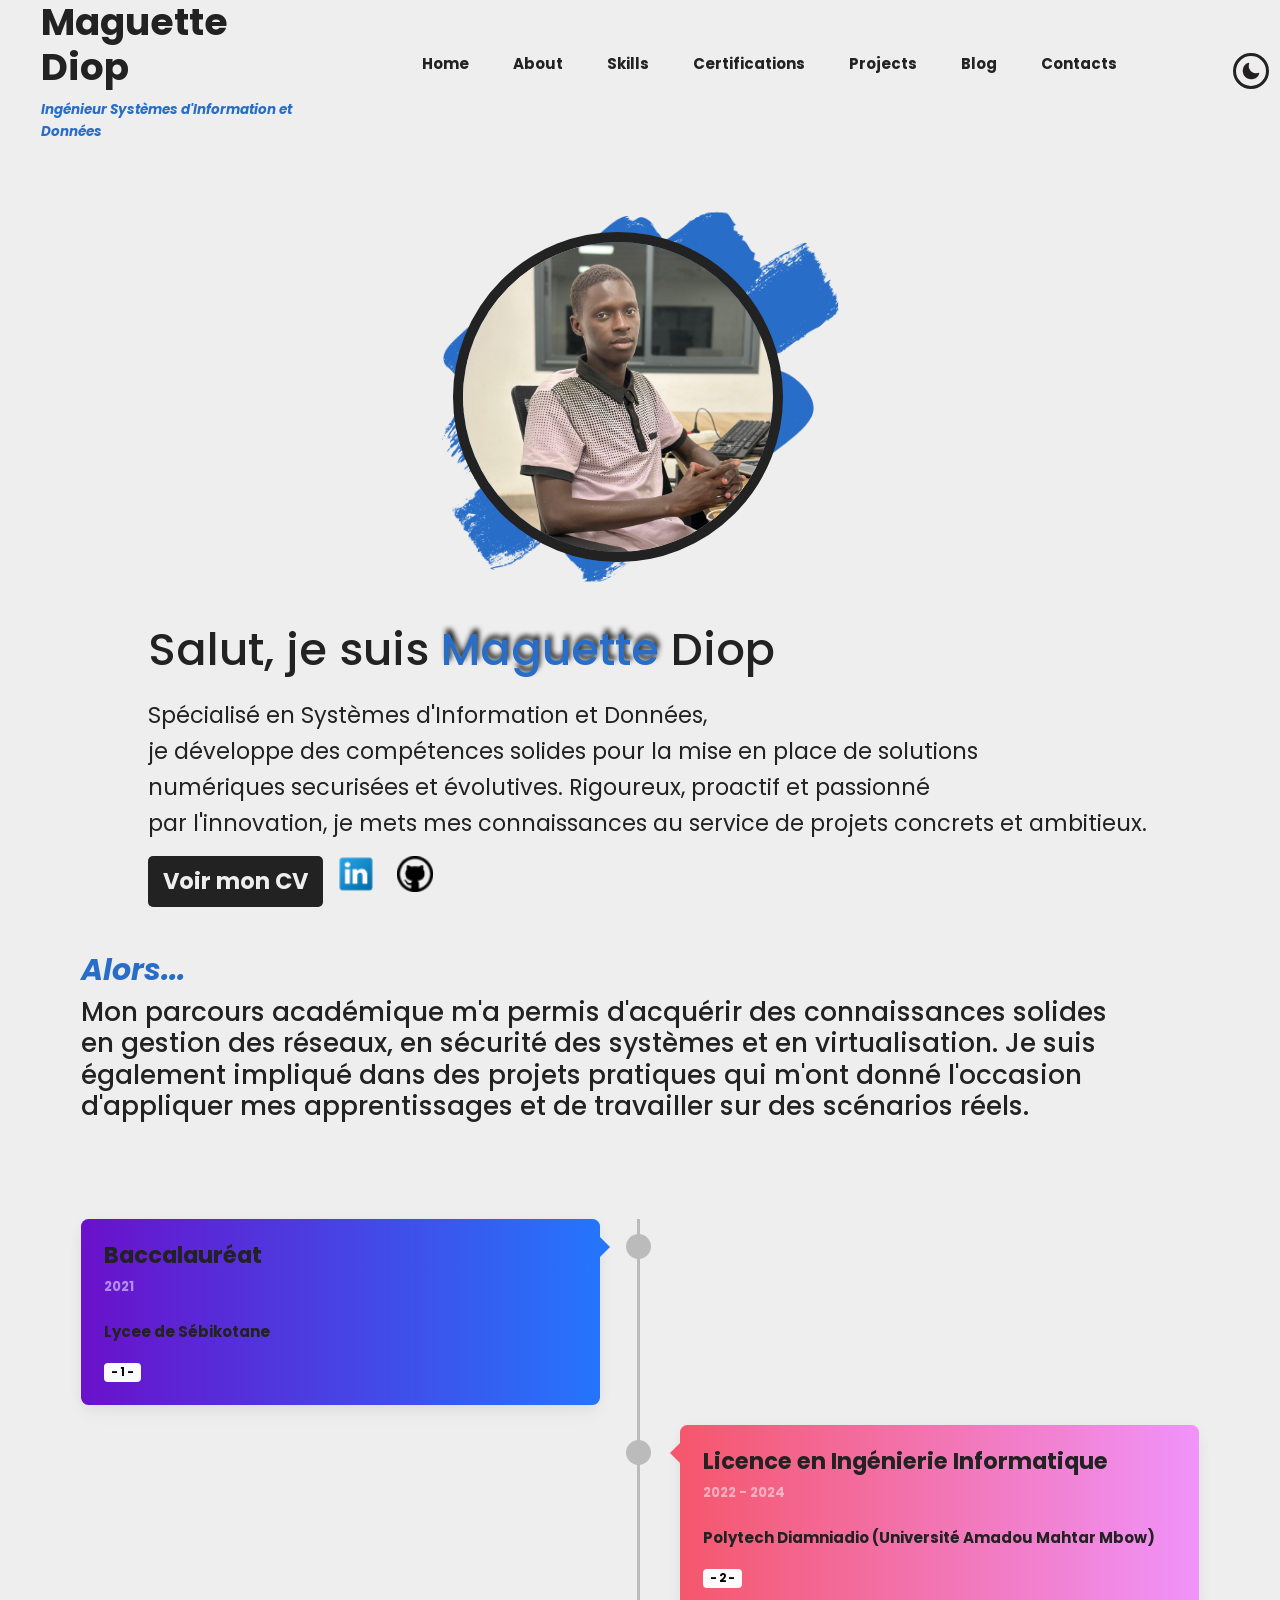
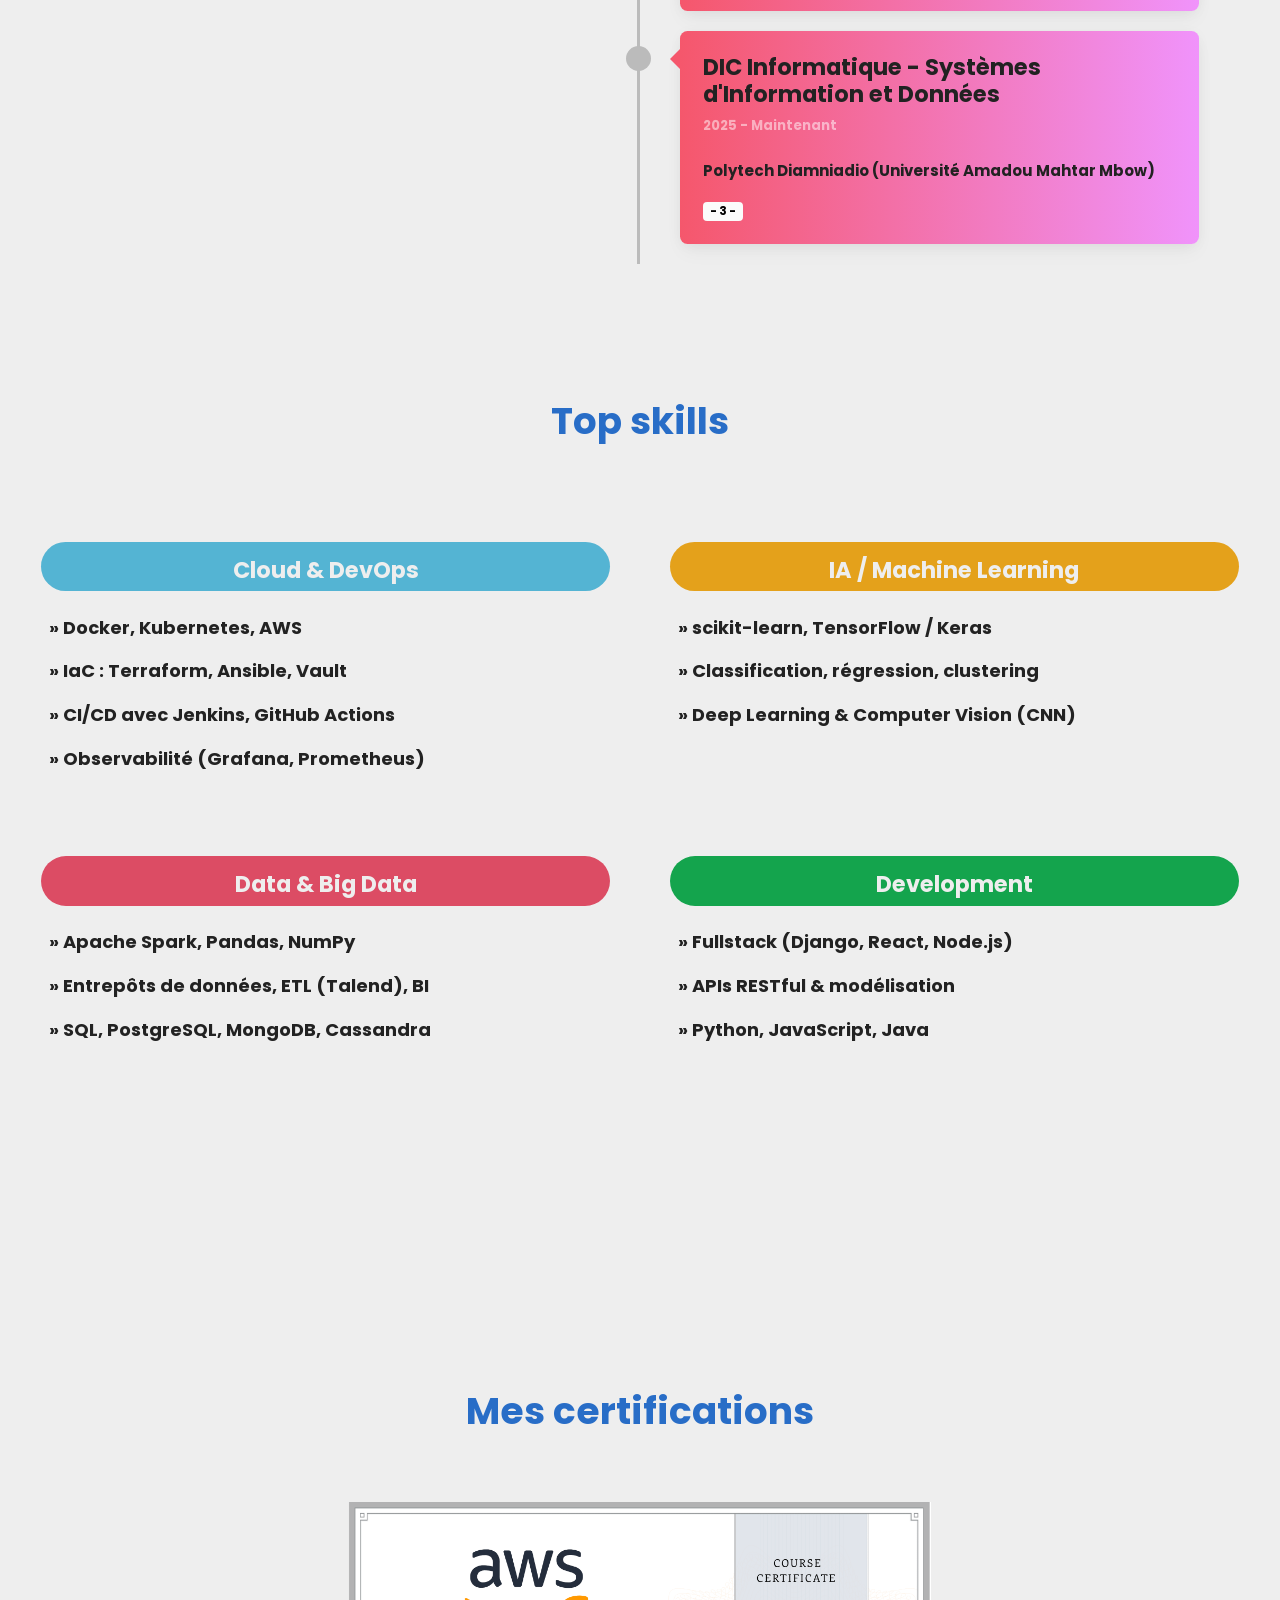
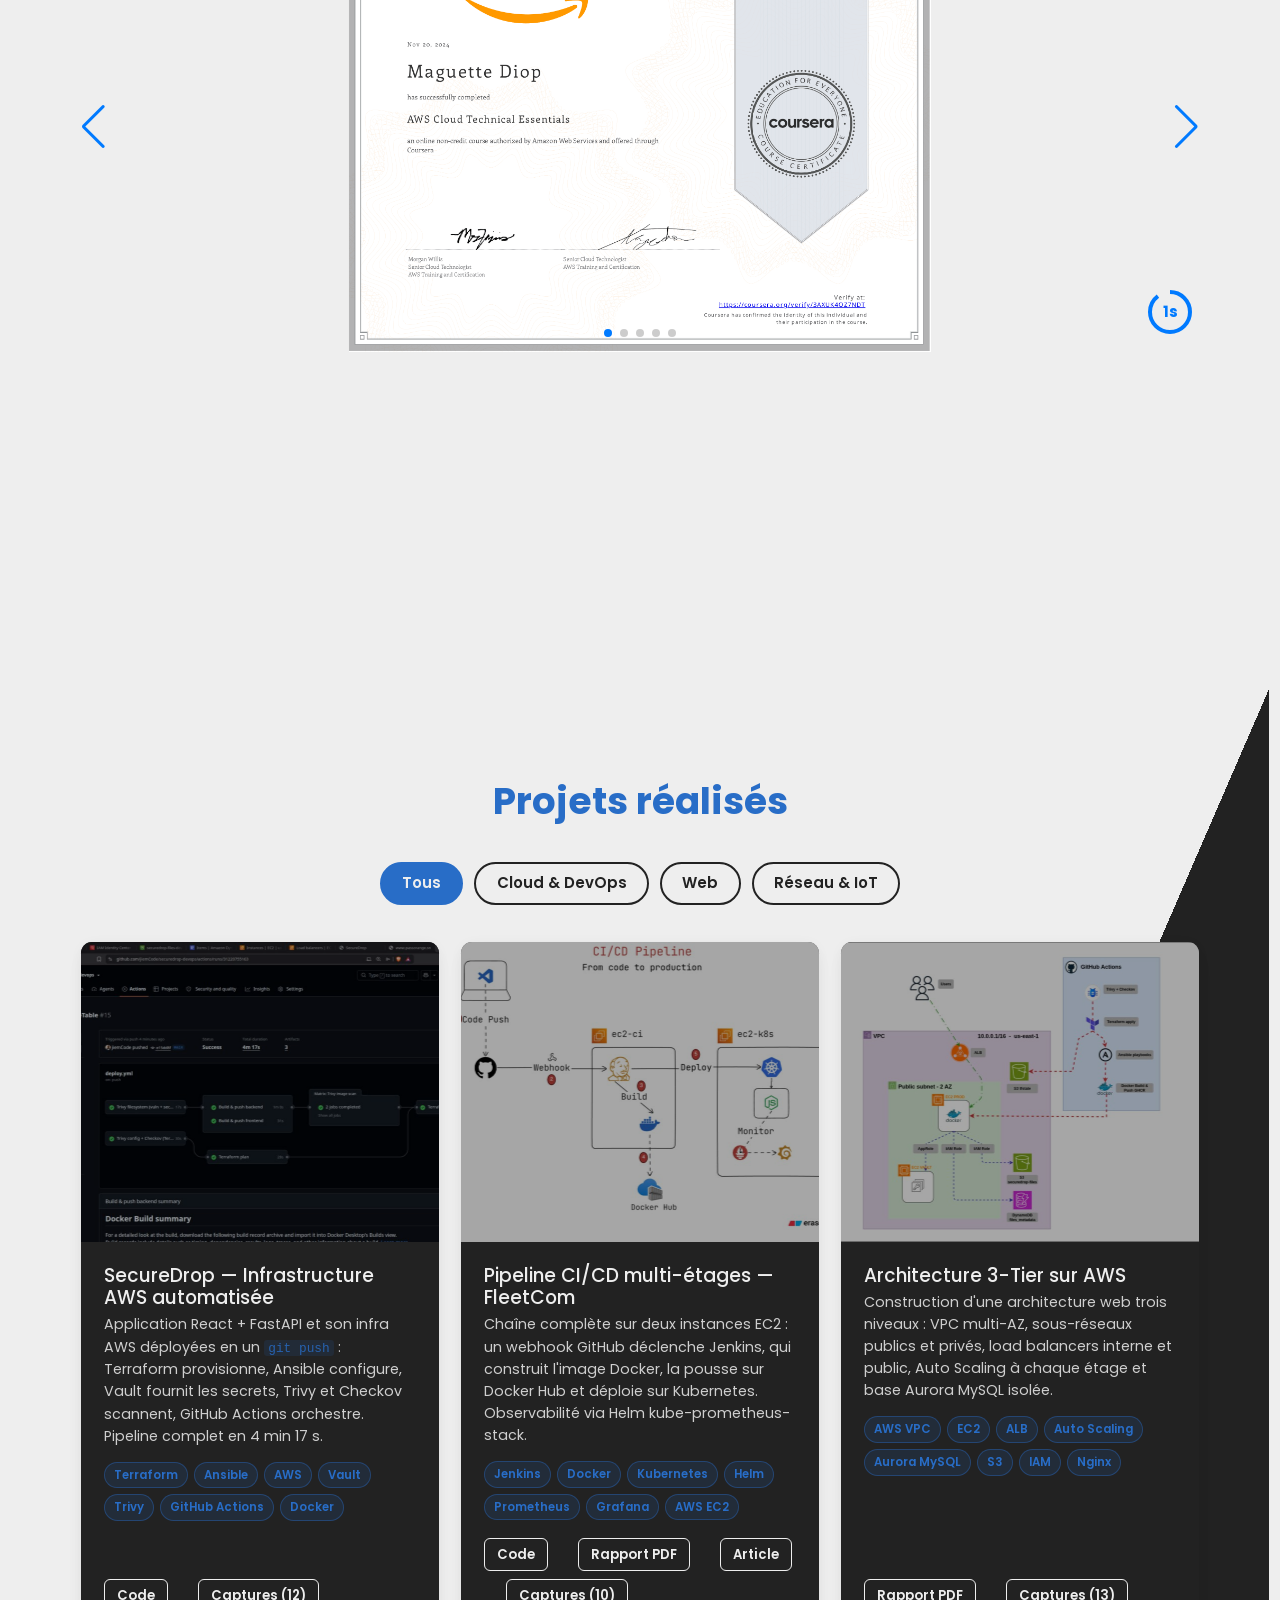
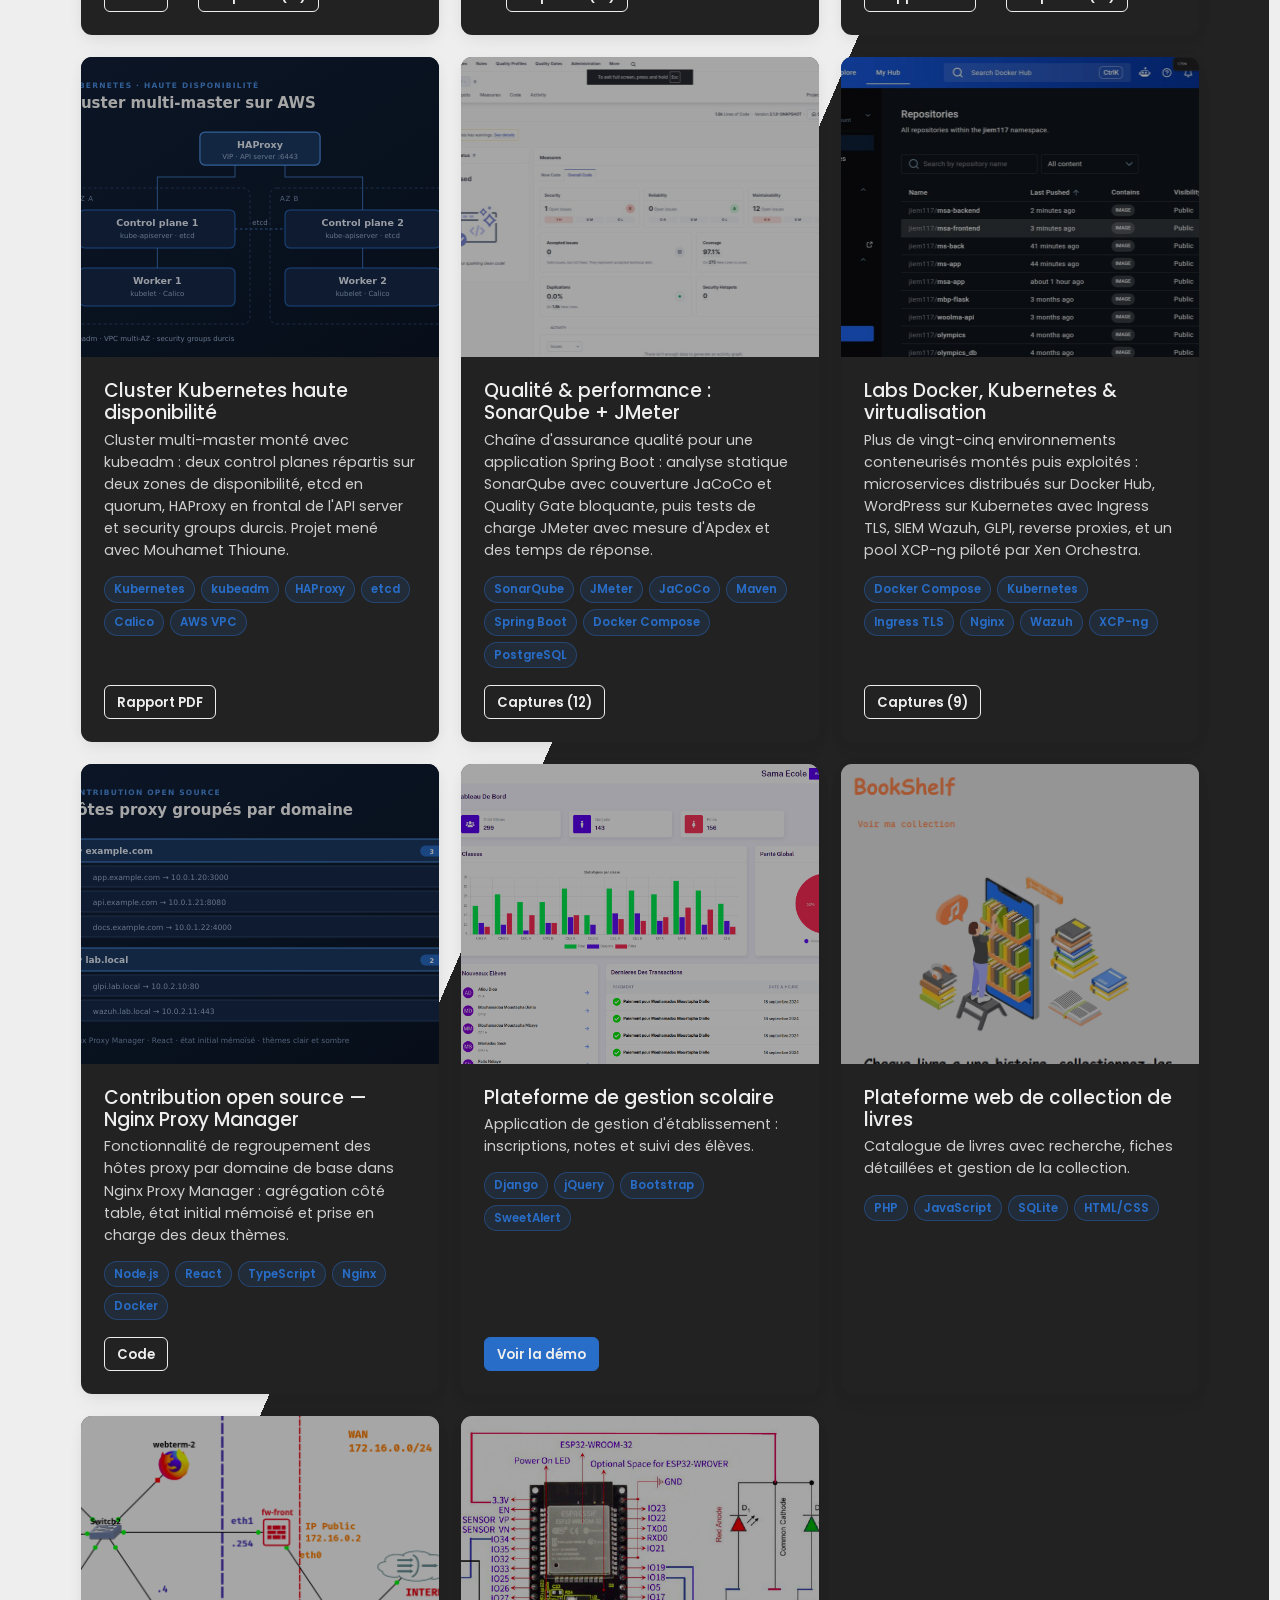
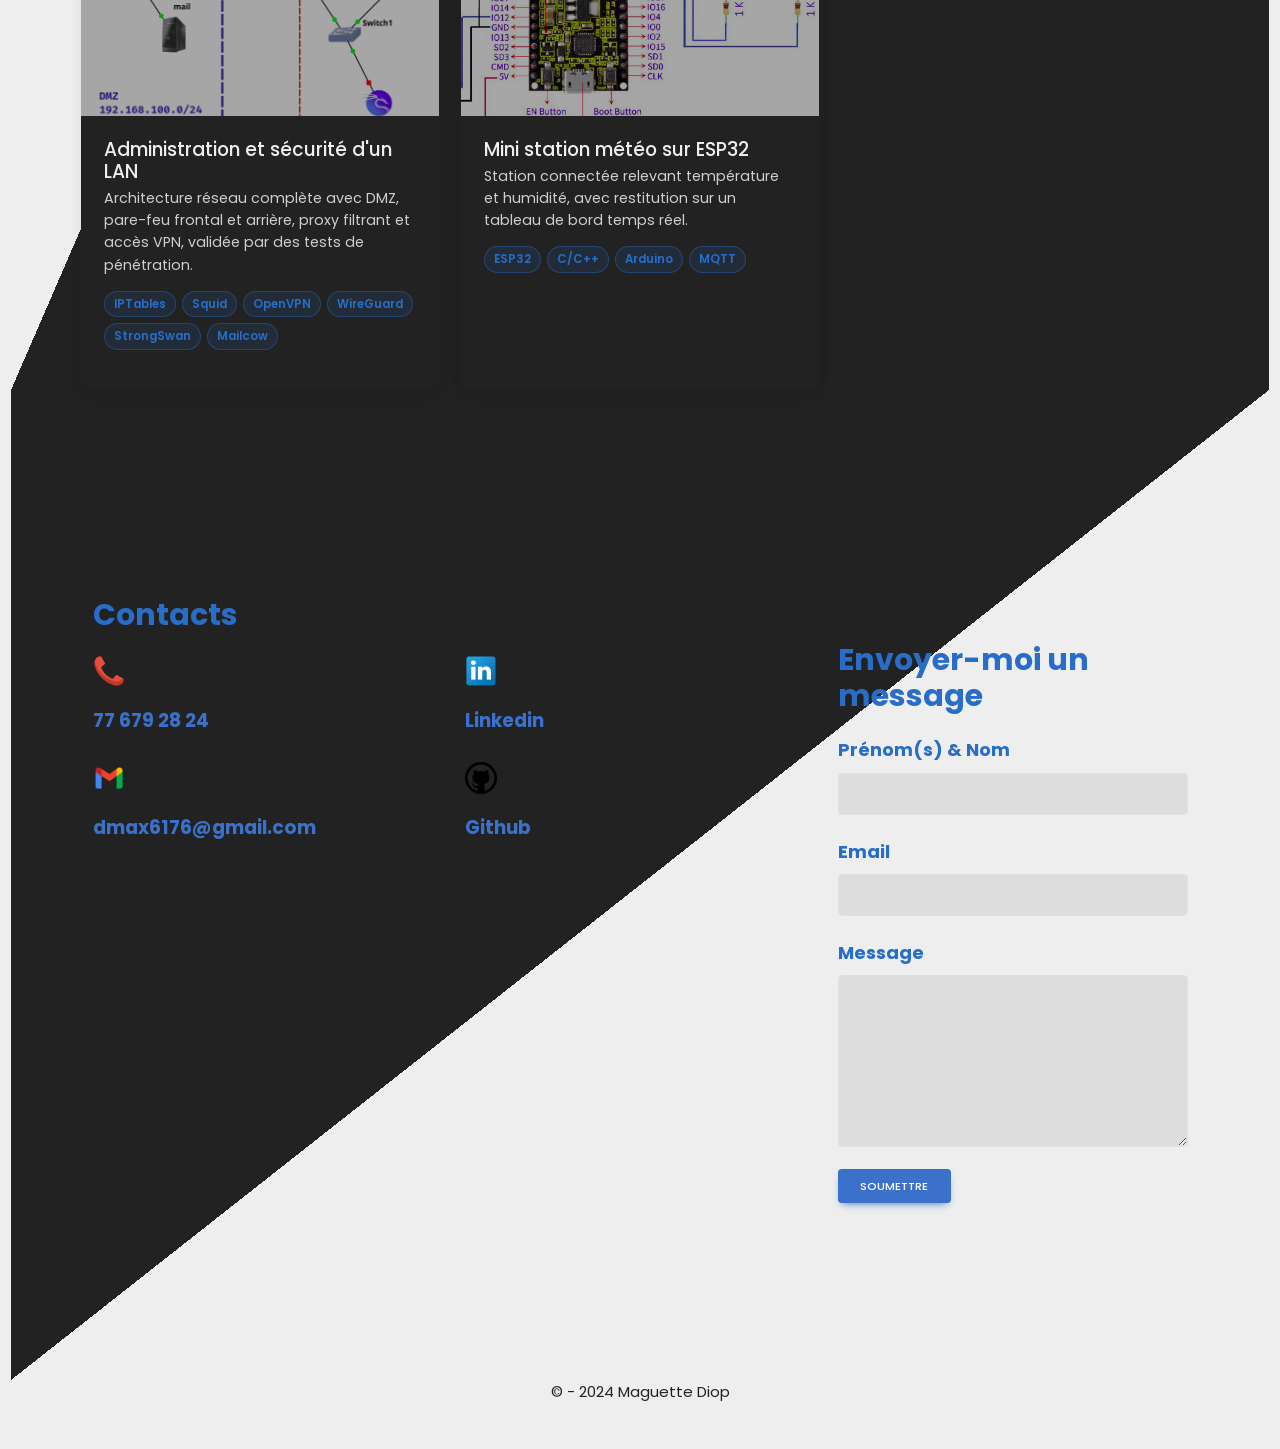
==== commit b2b028c2: "Réutilise les icônes PNG pour les liens LinkedIn et GitHub Reprend le balisage des icônes de la sect" ====
--- a/index.html
+++ b/index.html
@@ -83,34 +83,30 @@
               class="fill"
               >Voir mon CV</a
             >
-            <a
-              class="social-link"
-              href="https://www.linkedin.com/in/maguette-diop-845a25235/"
-              target="_blank"
-              rel="noopener"
-              aria-label="Profil LinkedIn"
-              title="LinkedIn"
-            >
-              <svg viewBox="0 0 24 24" aria-hidden="true" focusable="false">
-                <path
-                  d="M20.45 20.45h-3.56v-5.57c0-1.33-.03-3.04-1.85-3.04-1.85 0-2.14 1.45-2.14 2.94v5.67H9.35V9h3.41v1.56h.05a3.74 3.74 0 0 1 3.37-1.85c3.6 0 4.27 2.37 4.27 5.46v6.28zM5.34 7.43a2.07 2.07 0 1 1 0-4.14 2.07 2.07 0 0 1 0 4.14zm1.78 13.02H3.55V9h3.57v11.45zM22.22 0H1.77C.79 0 0 .77 0 1.72v20.56C0 23.23.79 24 1.77 24h20.45c.98 0 1.78-.77 1.78-1.72V1.72C24 .77 23.2 0 22.22 0z"
-                />
-              </svg>
-            </a>
-            <a
-              class="social-link"
-              href="https://github.com/jiemCode"
-              target="_blank"
-              rel="noopener"
-              aria-label="Profil GitHub"
-              title="GitHub"
-            >
-              <svg viewBox="0 0 24 24" aria-hidden="true" focusable="false">
-                <path
-                  d="M12 .3a12 12 0 0 0-3.79 23.4c.6.1.82-.26.82-.58l-.02-2.05c-3.34.73-4.04-1.61-4.04-1.61-.55-1.39-1.34-1.76-1.34-1.76-1.09-.74.08-.73.08-.73 1.2.09 1.84 1.24 1.84 1.24 1.07 1.83 2.81 1.3 3.5.99.11-.78.42-1.31.76-1.61-2.67-.3-5.47-1.33-5.47-5.93 0-1.31.47-2.38 1.24-3.22-.13-.3-.54-1.52.11-3.18 0 0 1.01-.32 3.3 1.23a11.5 11.5 0 0 1 6.01 0c2.29-1.55 3.3-1.23 3.3-1.23.65 1.66.24 2.88.12 3.18.77.84 1.23 1.91 1.23 3.22 0 4.61-2.8 5.63-5.48 5.92.43.37.81 1.1.81 2.22l-.01 3.29c0 .32.21.69.82.57A12 12 0 0 0 12 .3z"
-                />
-              </svg>
-            </a>
+            <div class="d-flex align-items-center gap-4">
+              <div>
+                <a
+                  class="social-link"
+                  href="https://www.linkedin.com/in/maguette-diop-845a25235/"
+                  target="_blank"
+                  aria-label="Profil LinkedIn"
+                  title="LinkedIn"
+                >
+                  <img src="assets/icons/linkedin.png" alt="linkedin" />
+                </a>
+              </div>
+              <div>
+                <a
+                  class="social-link"
+                  href="https://github.com/jiemCode"
+                  target="_blank"
+                  aria-label="Profil GitHub"
+                  title="GitHub"
+                >
+                  <img src="assets/icons/github.png" alt="github" />
+                </a>
+              </div>
+            </div>
           </div>
         </div>
         <div class="img-box">
--- a/assets/css/style.css
+++ b/assets/css/style.css
@@ -287,33 +287,23 @@
 .intro-actions {
 display: flex;
 align-items: center;
-flex-wrap: wrap;
-gap: 0.85rem;
+flex-wrap: nowrap;
+gap: 1rem;
 }
 
 .intro a.social-link {
 display: inline-flex;
 align-items: center;
 justify-content: center;
-width: 3.1rem;
-height: 3.1rem;
 padding: 0;
-border: 2px solid var(--primary);
-border-radius: 50%;
-background: transparent;
-color: var(--primary);
-}
-
-.intro a.social-link svg {
-width: 1.5rem;
-height: 1.5rem;
-fill: currentColor;
-}
-
-.intro a.social-link:hover,
-.intro a.social-link:focus-visible {
-background: var(--primary);
-color: var(--secondary);
+border: none;
+border-radius: 0;
+background: none;
+}
+
+.intro a.social-link img {
+width: 2.4rem;
+height: 2.4rem;
 }
 
 .img-box {
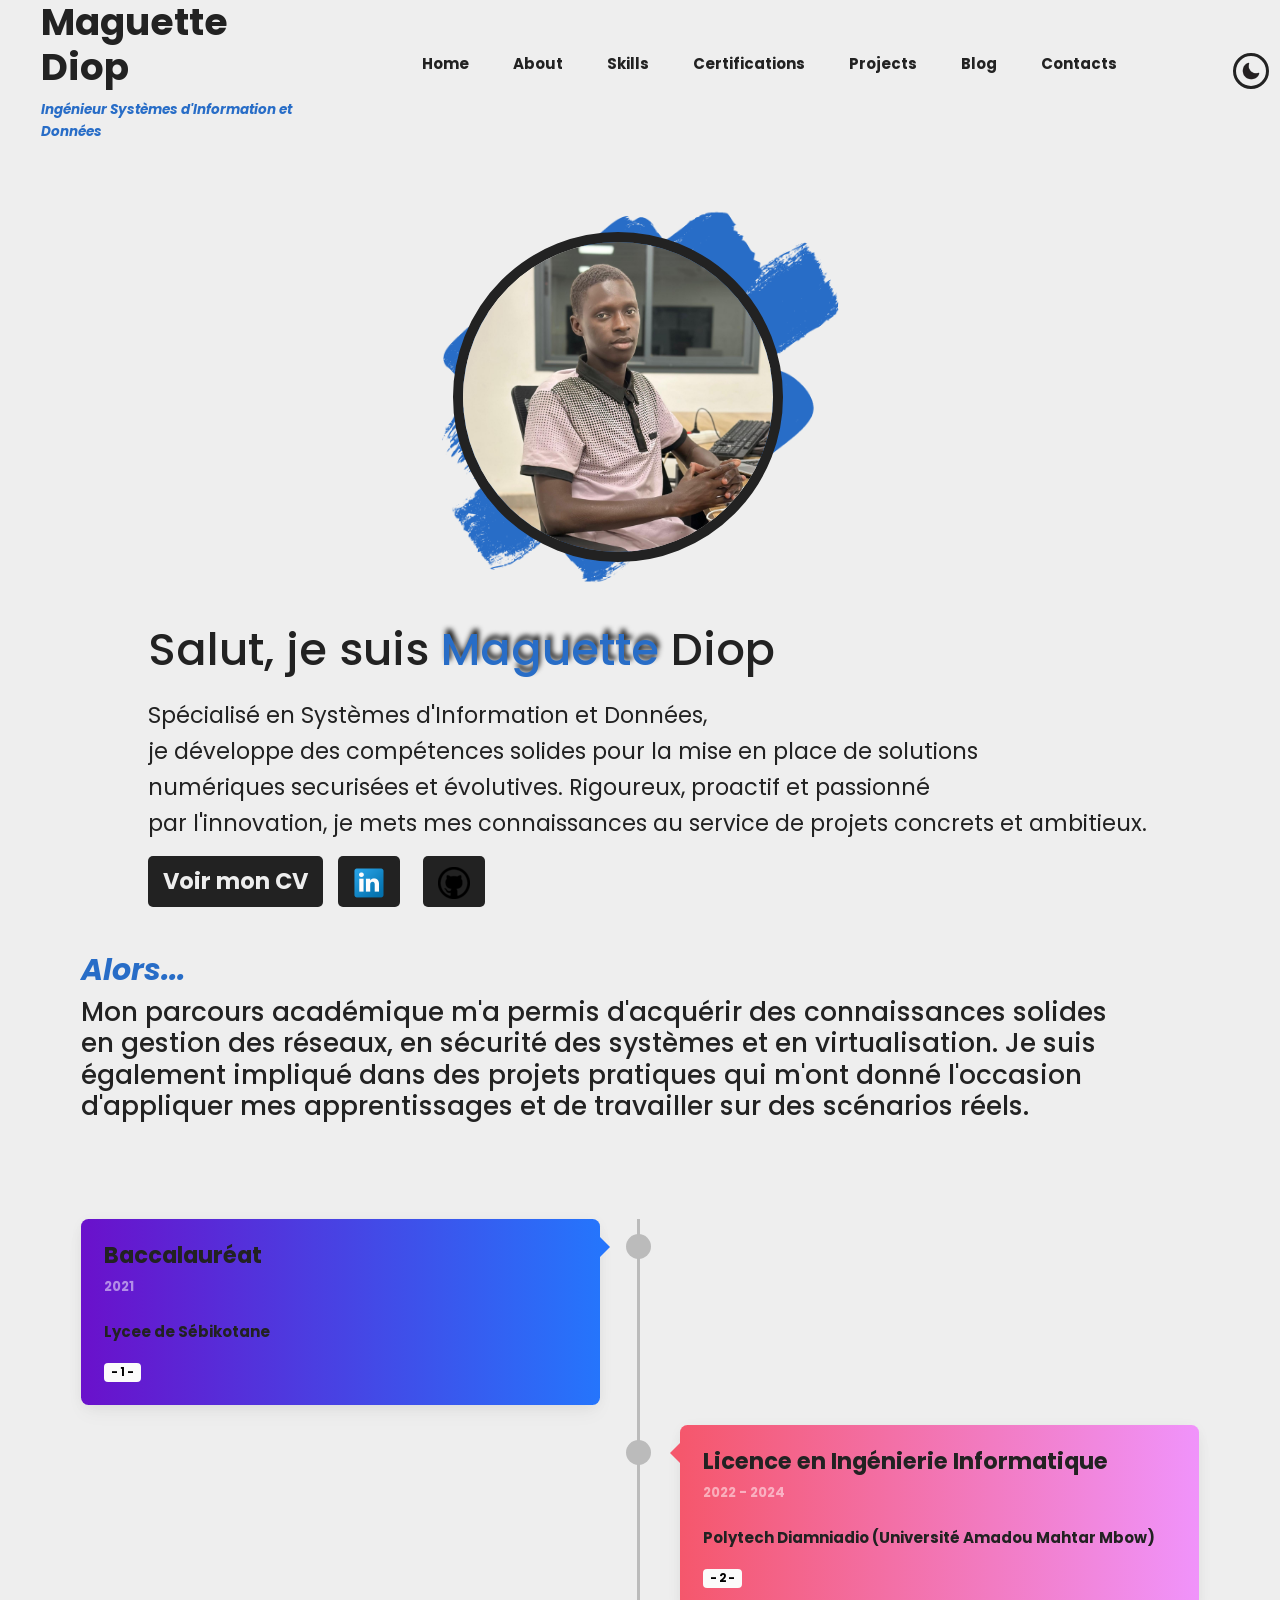
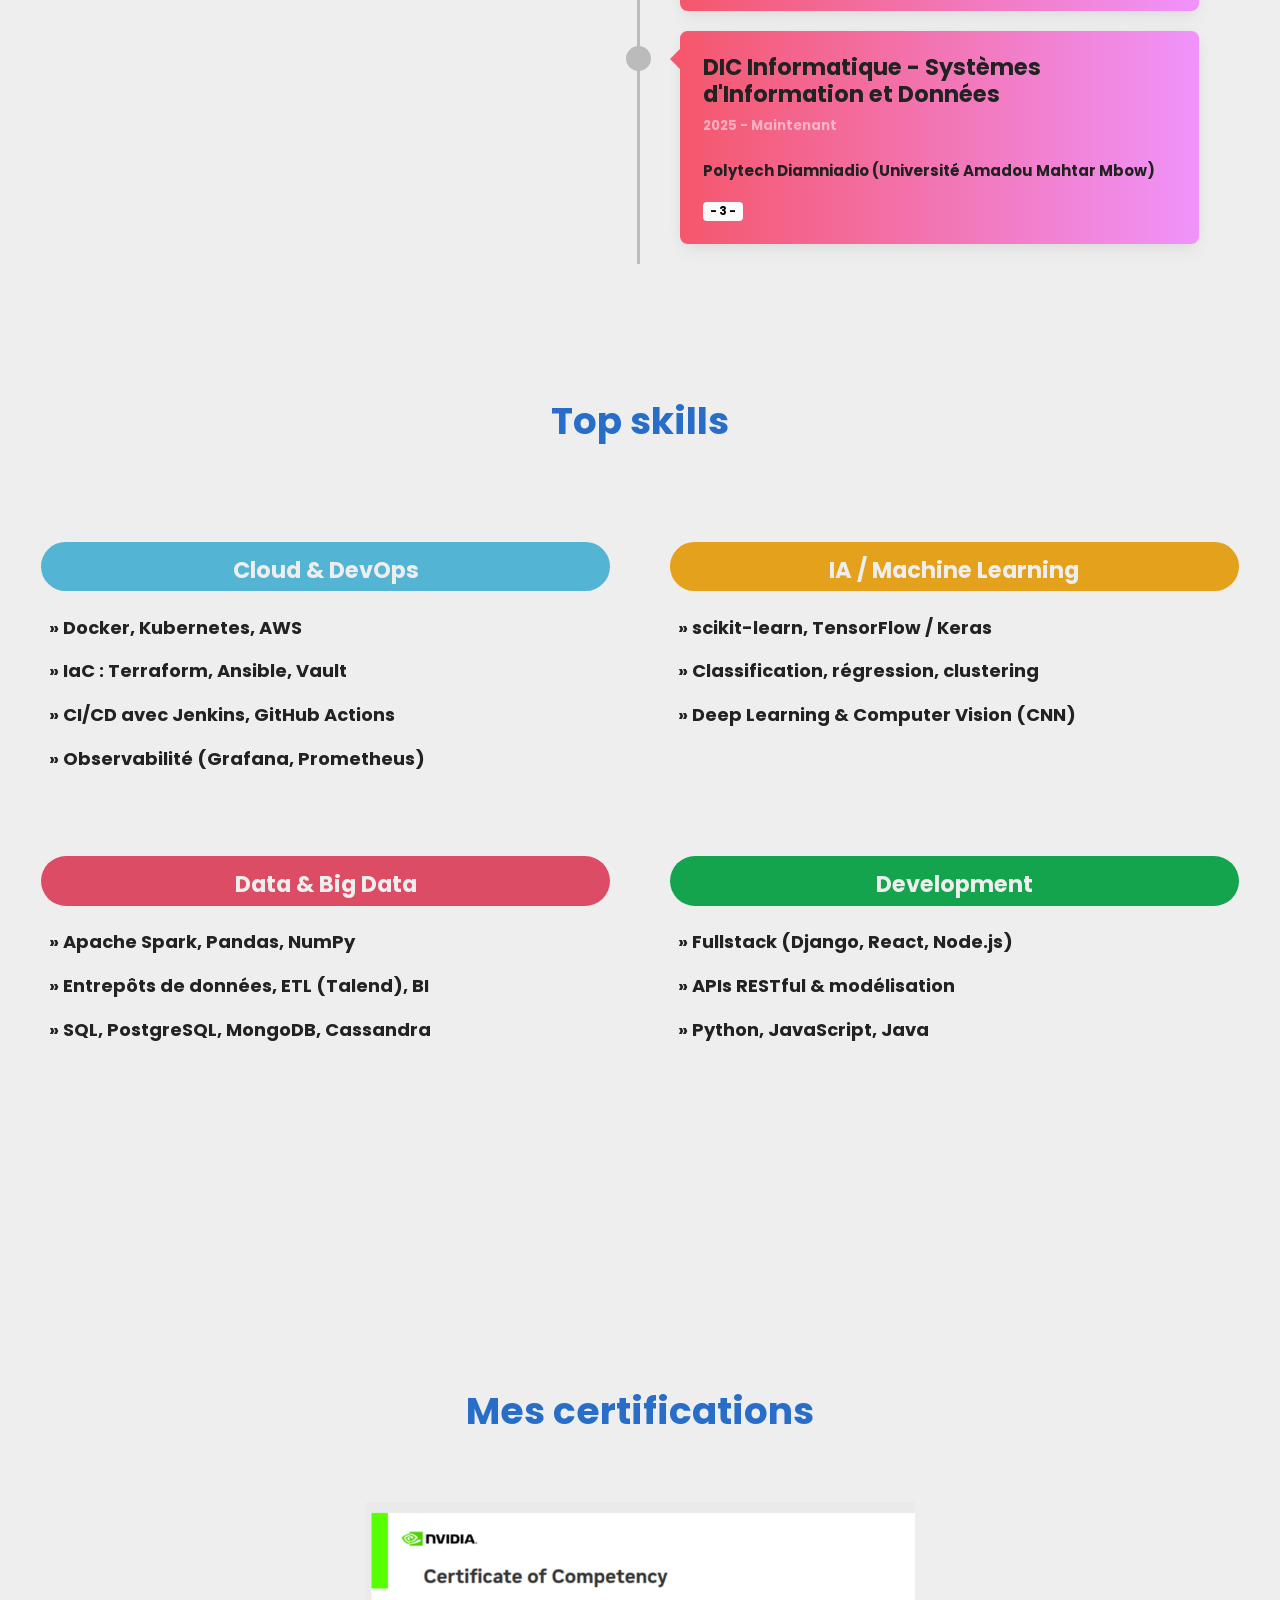
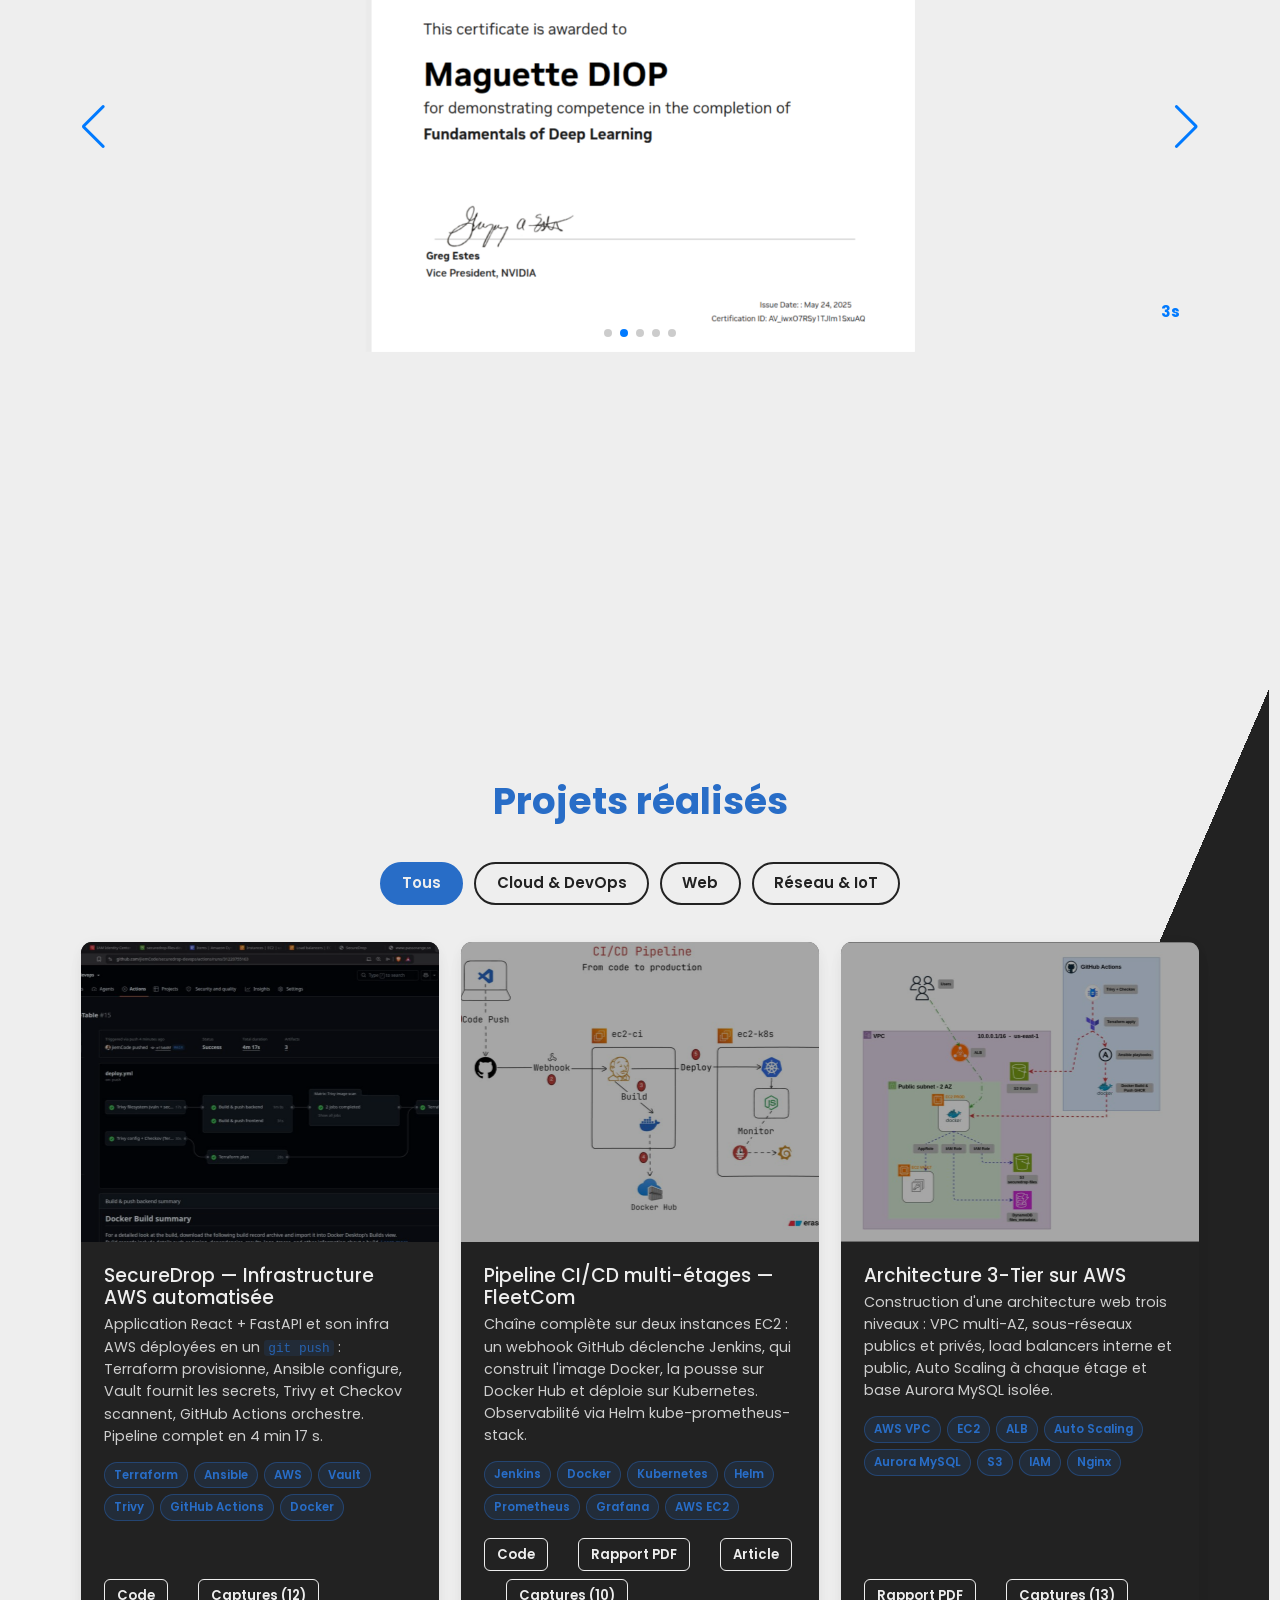
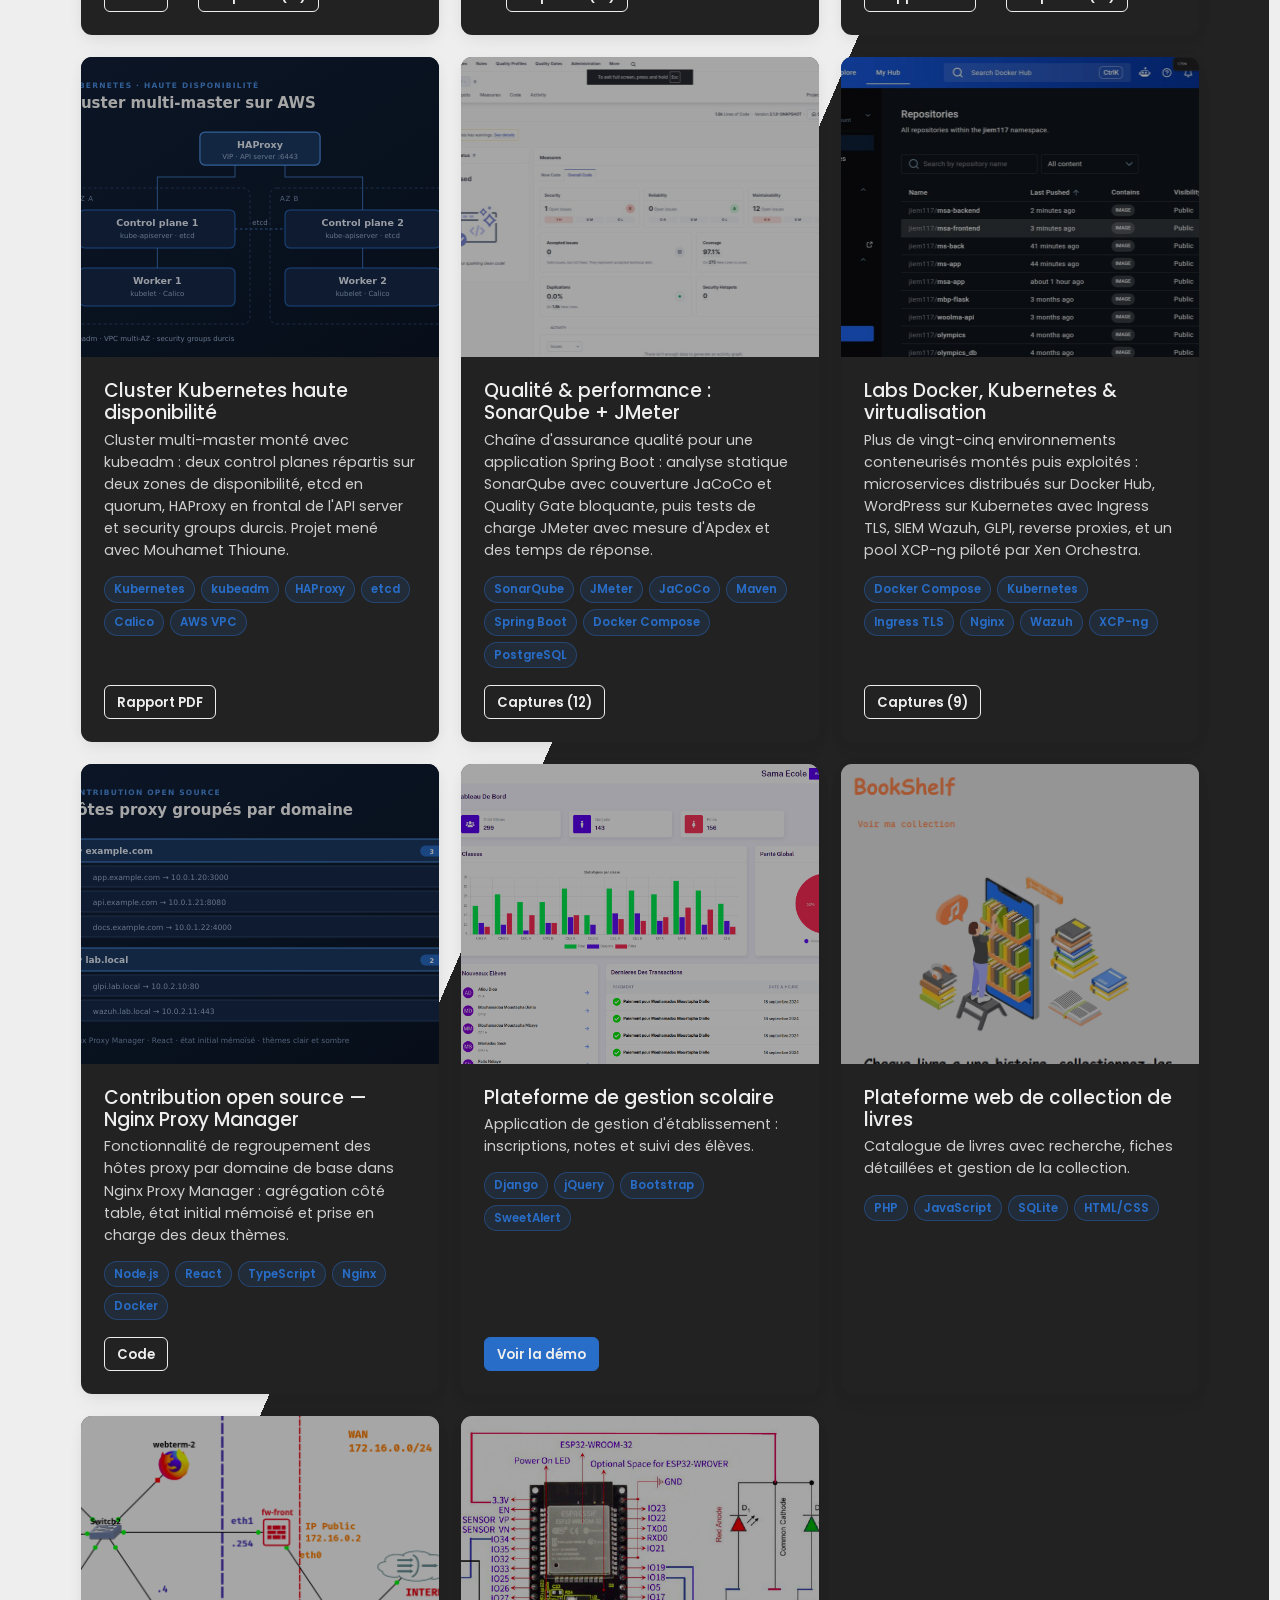
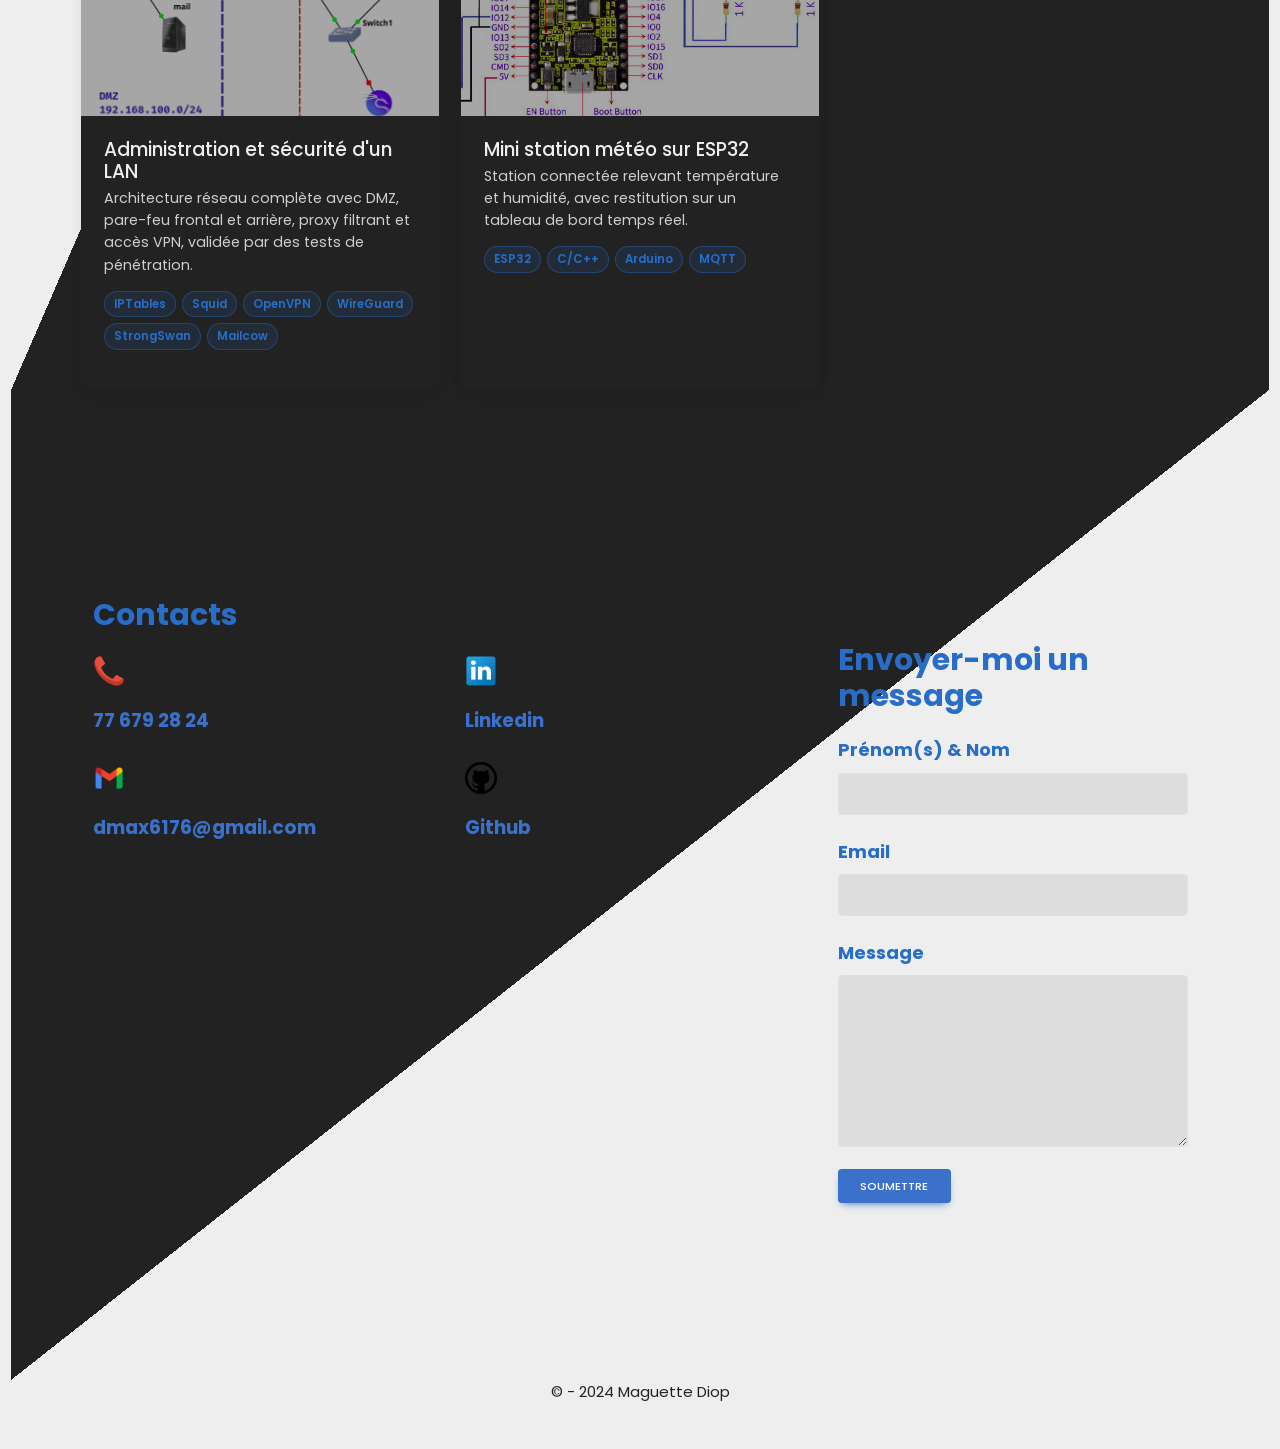
==== commit f092757b: "ps" ====
--- a/index.html
+++ b/index.html
@@ -86,7 +86,6 @@
             <div class="d-flex align-items-center gap-4">
               <div>
                 <a
-                  class="social-link"
                   href="https://www.linkedin.com/in/maguette-diop-845a25235/"
                   target="_blank"
                   aria-label="Profil LinkedIn"
@@ -97,7 +96,6 @@
               </div>
               <div>
                 <a
-                  class="social-link"
                   href="https://github.com/jiemCode"
                   target="_blank"
                   aria-label="Profil GitHub"
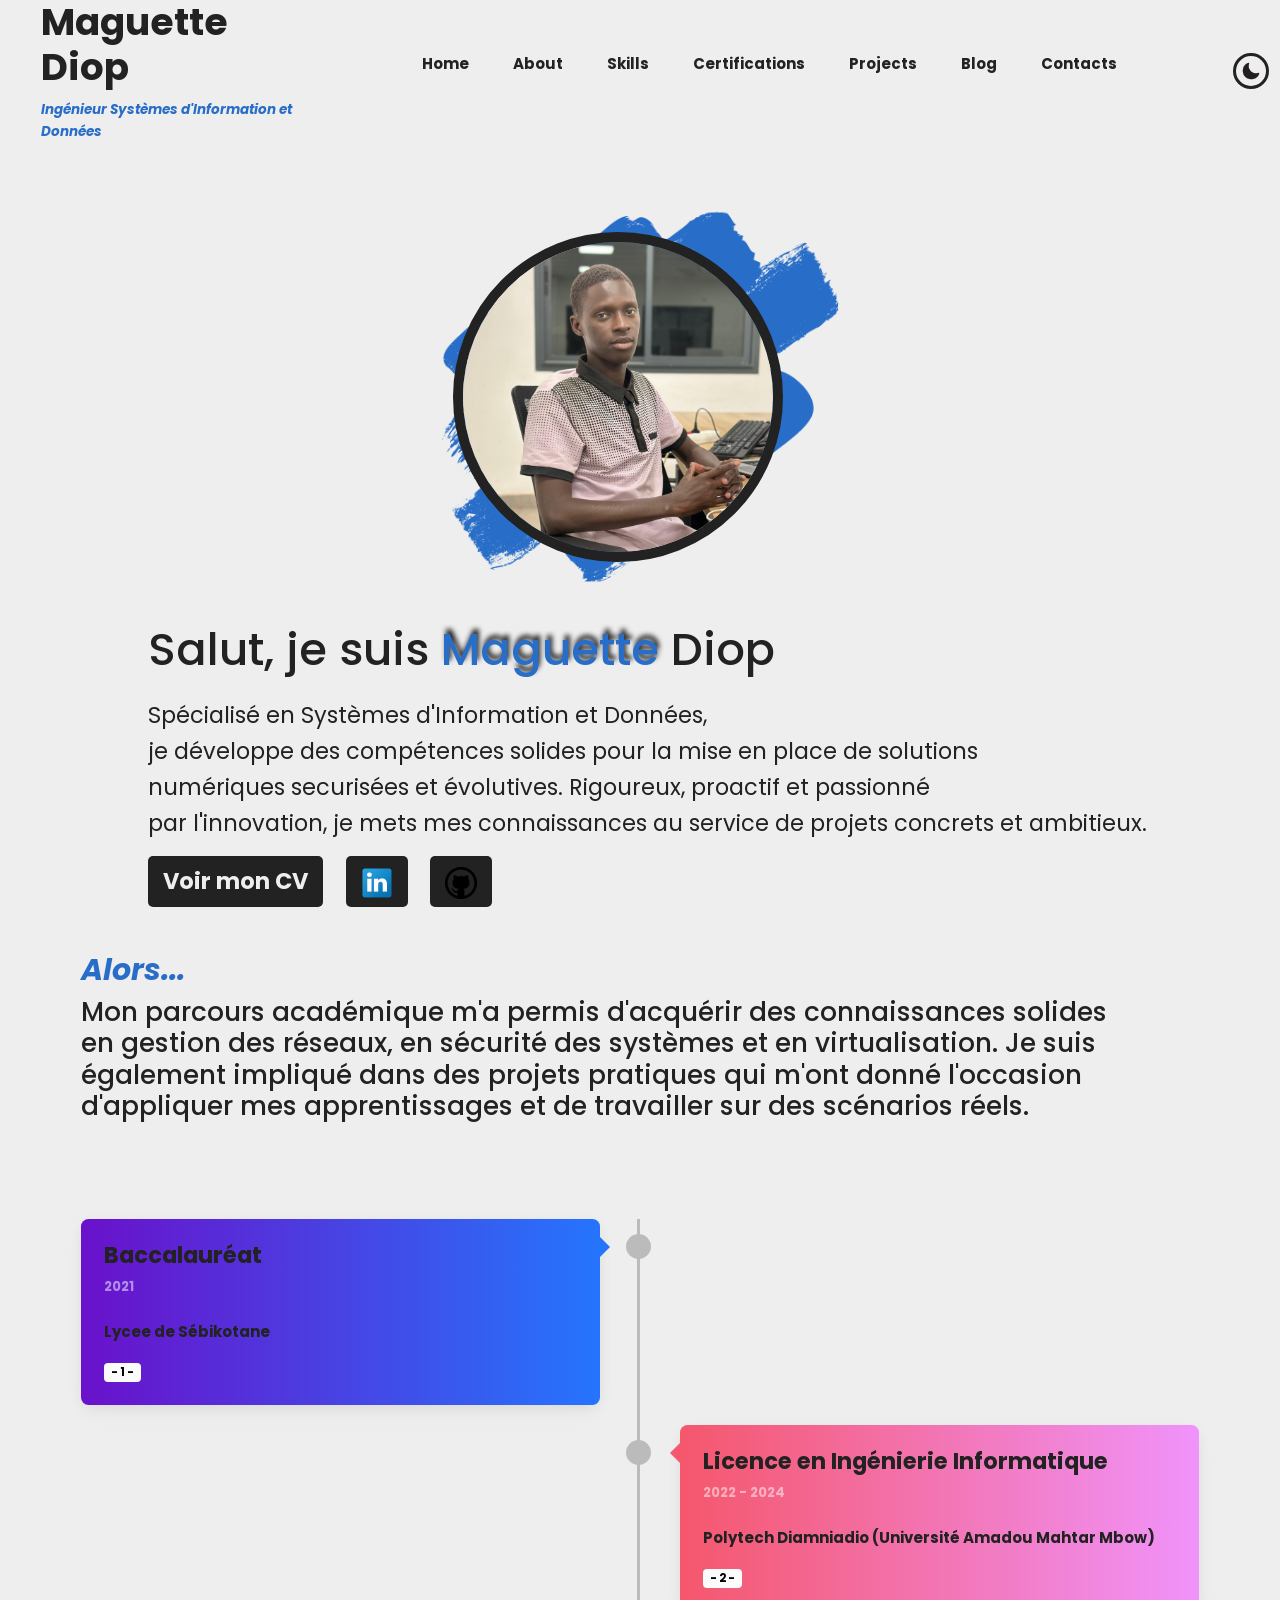
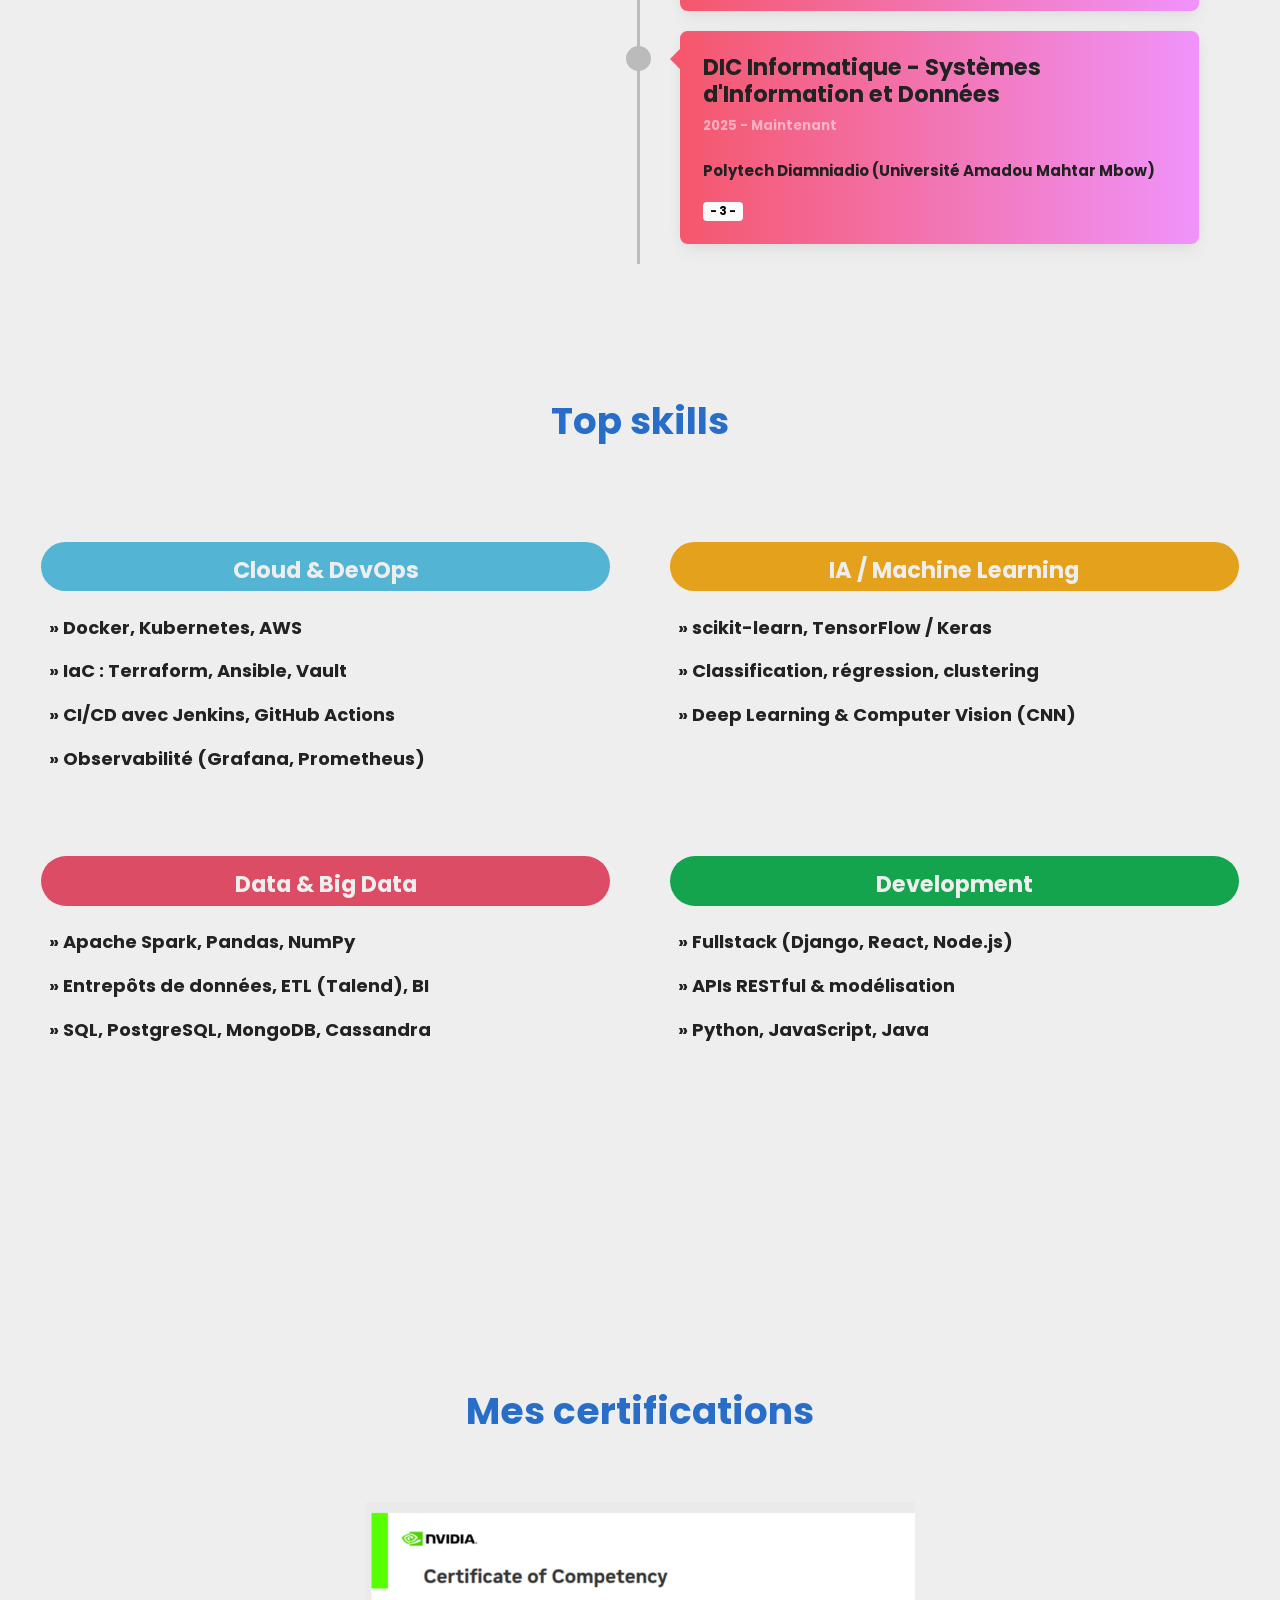
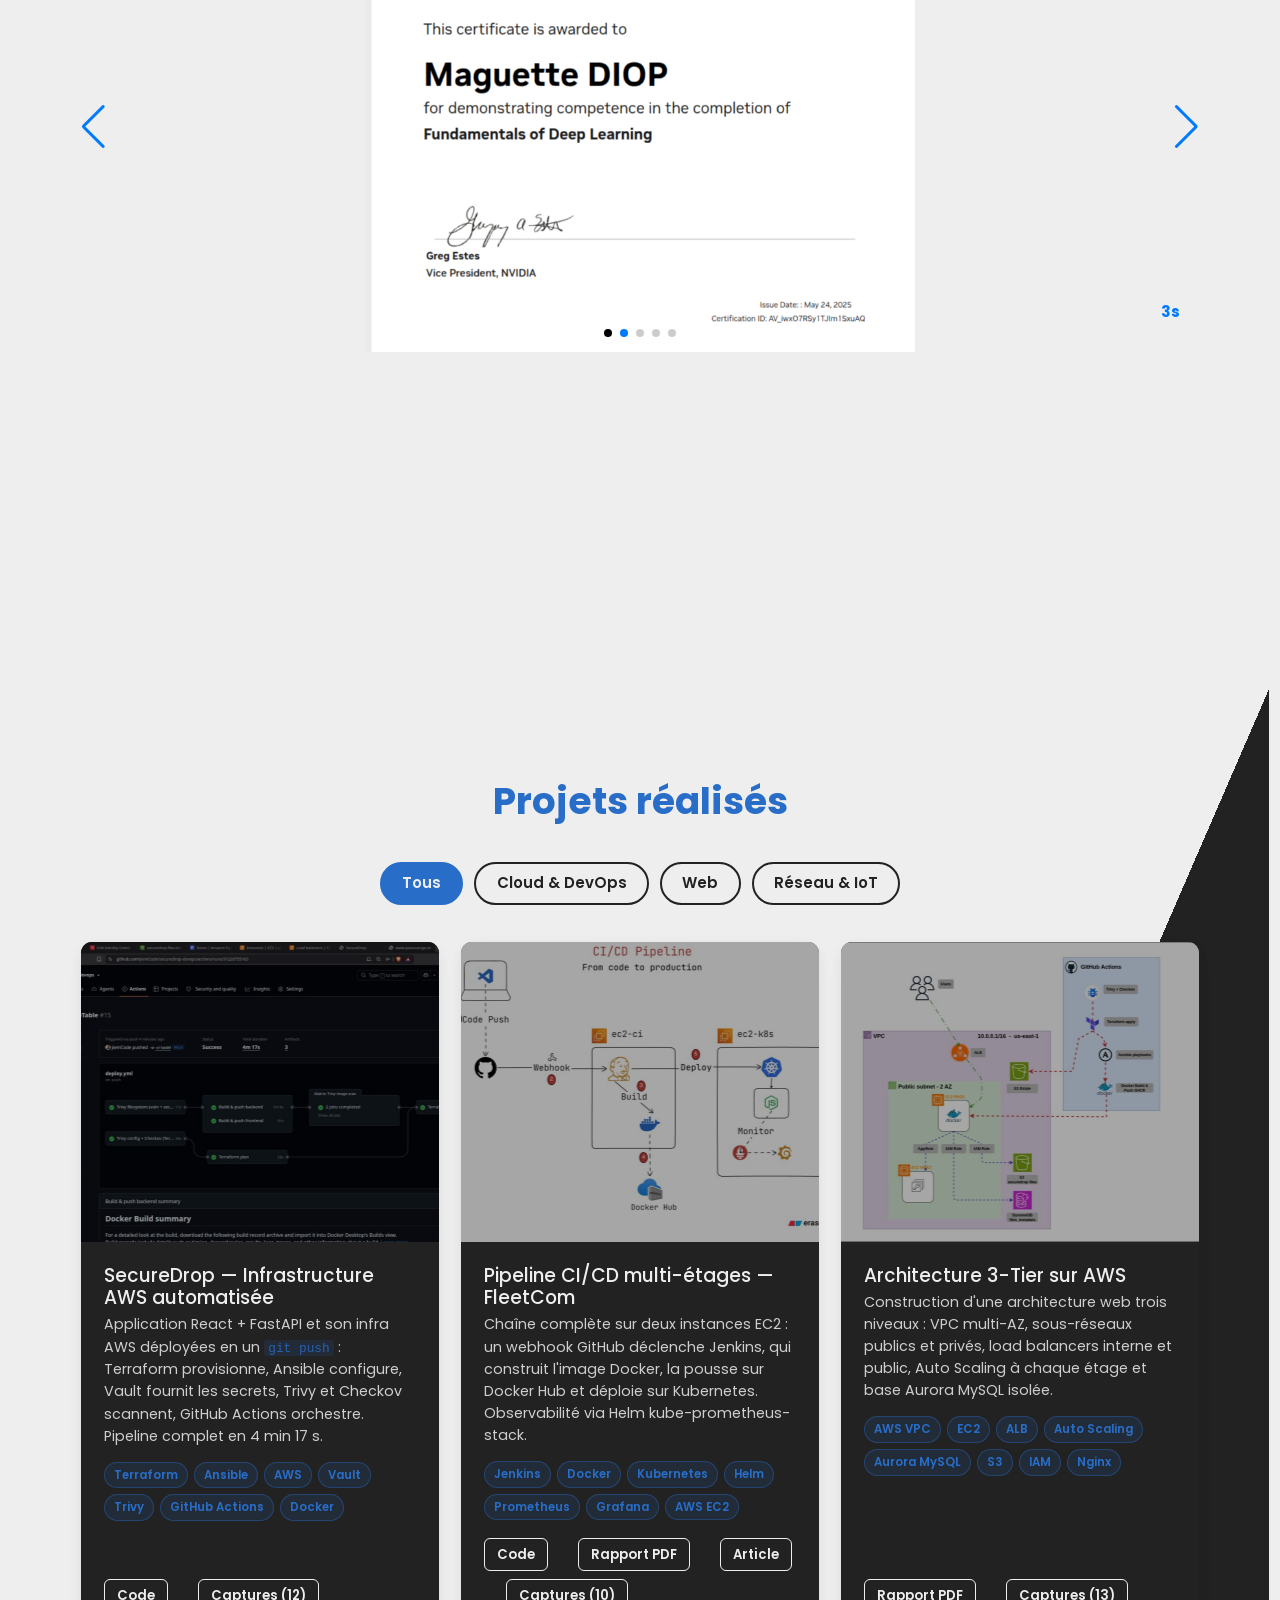
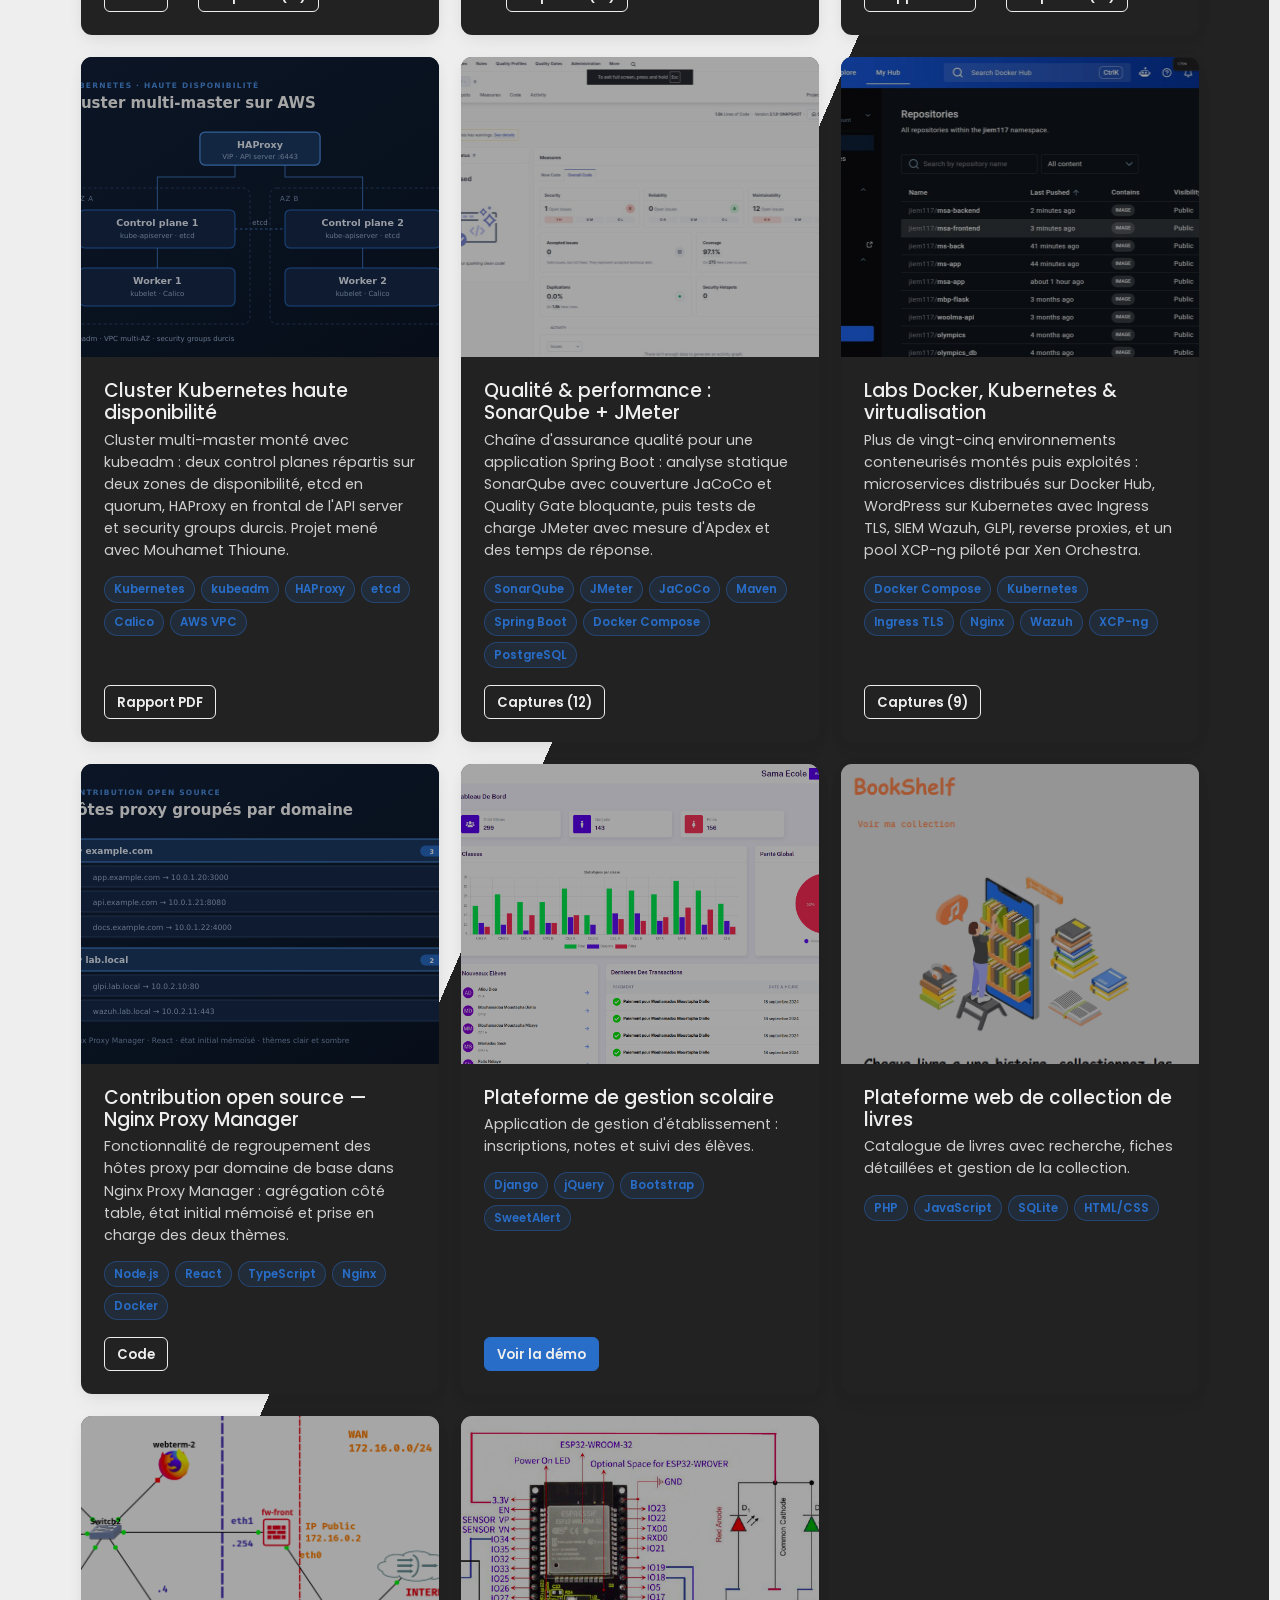
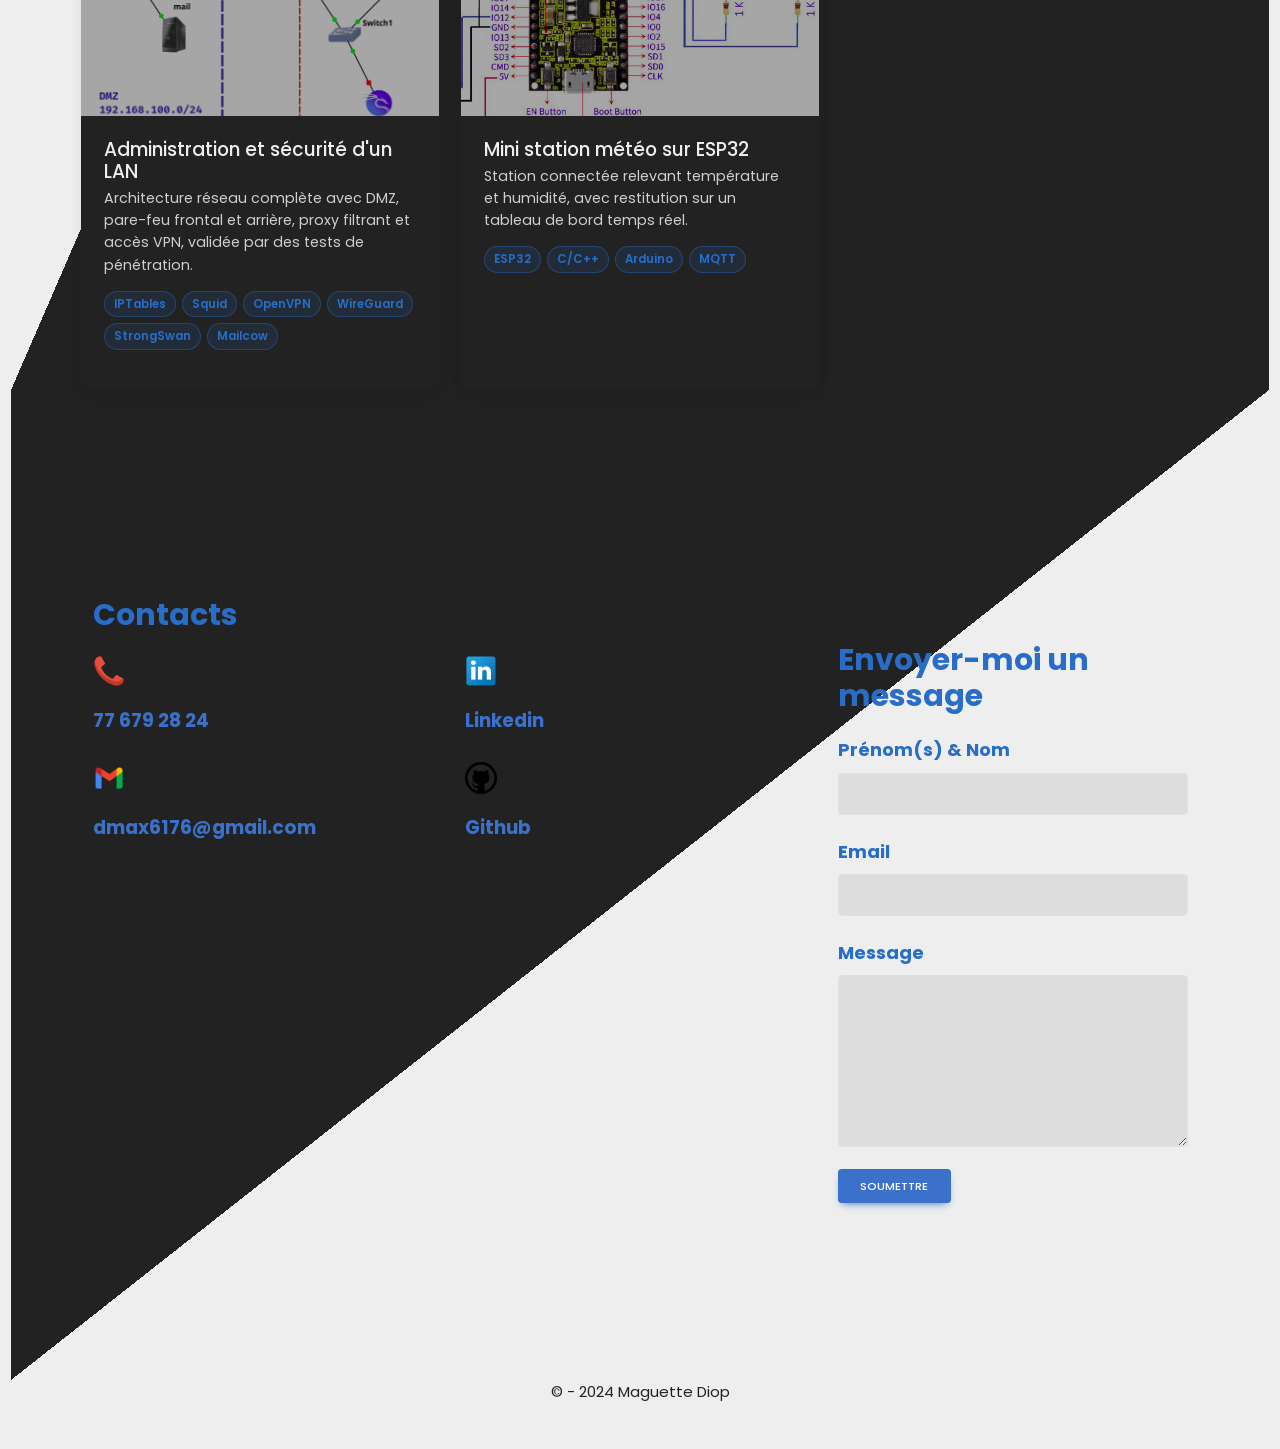
==== commit 3d0b536c: "align" ====
--- a/index.html
+++ b/index.html
@@ -75,7 +75,7 @@
             proactif et passionné <br />par l'innovation, je mets mes
             connaissances au service de projets concrets et ambitieux.
           </p>
-          <div class="intro-actions">
+          <div class="intro-actions d-flex align-tems-center gap-4">
             <a
               href="assets/extra/cv_maguette_Diop.pdf"
               target="_blank"
